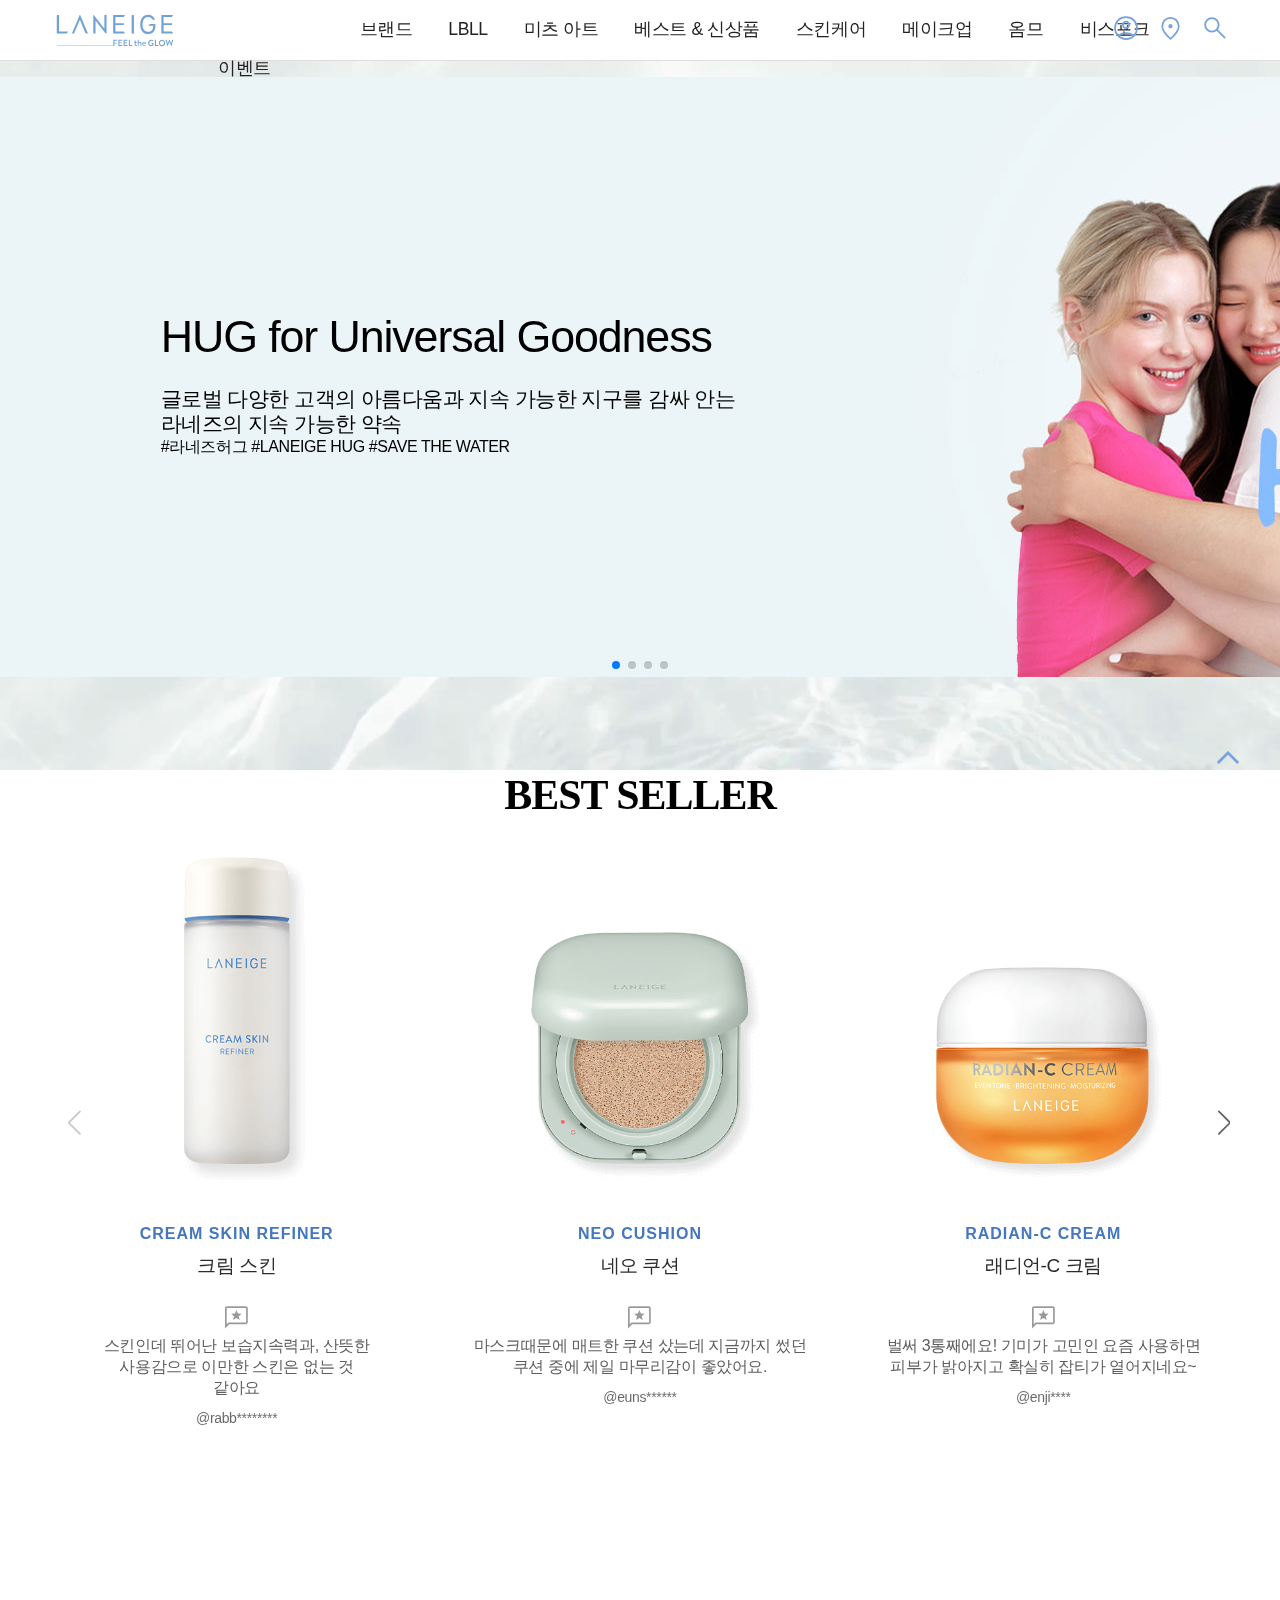
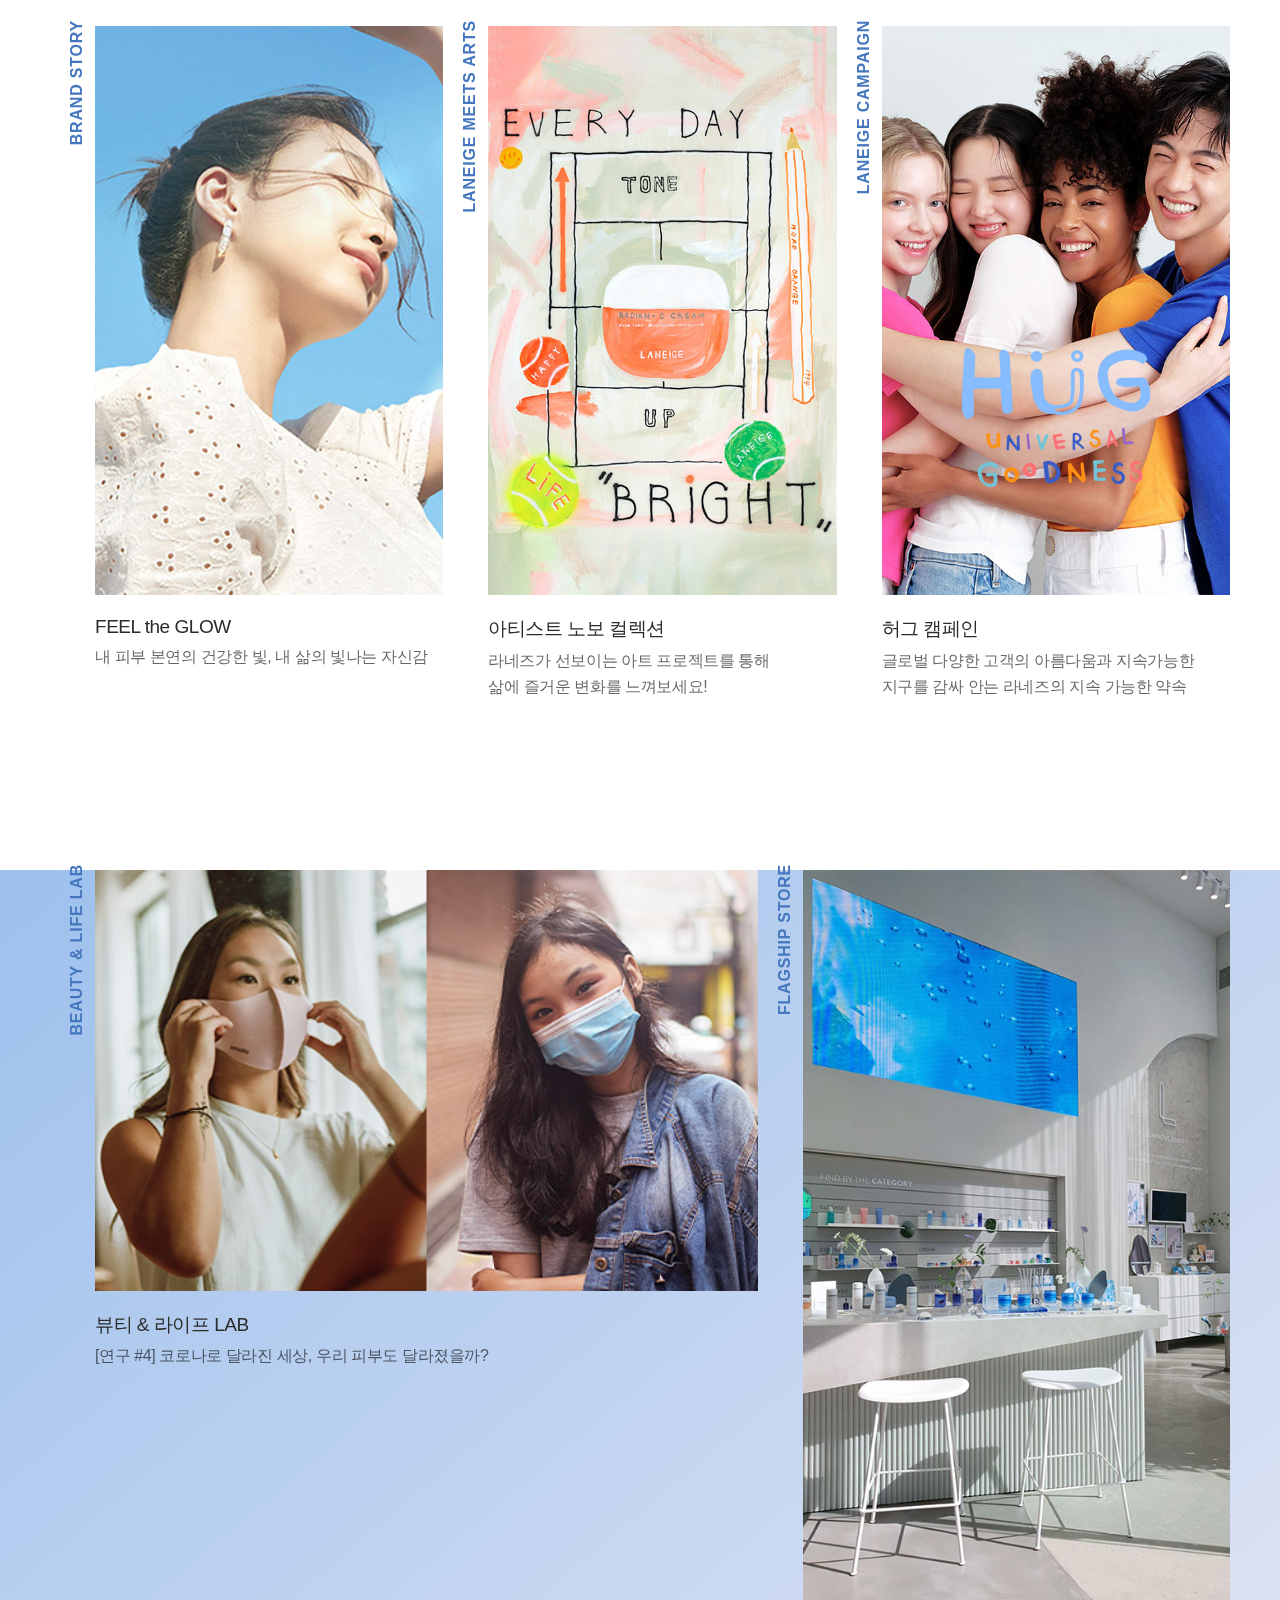
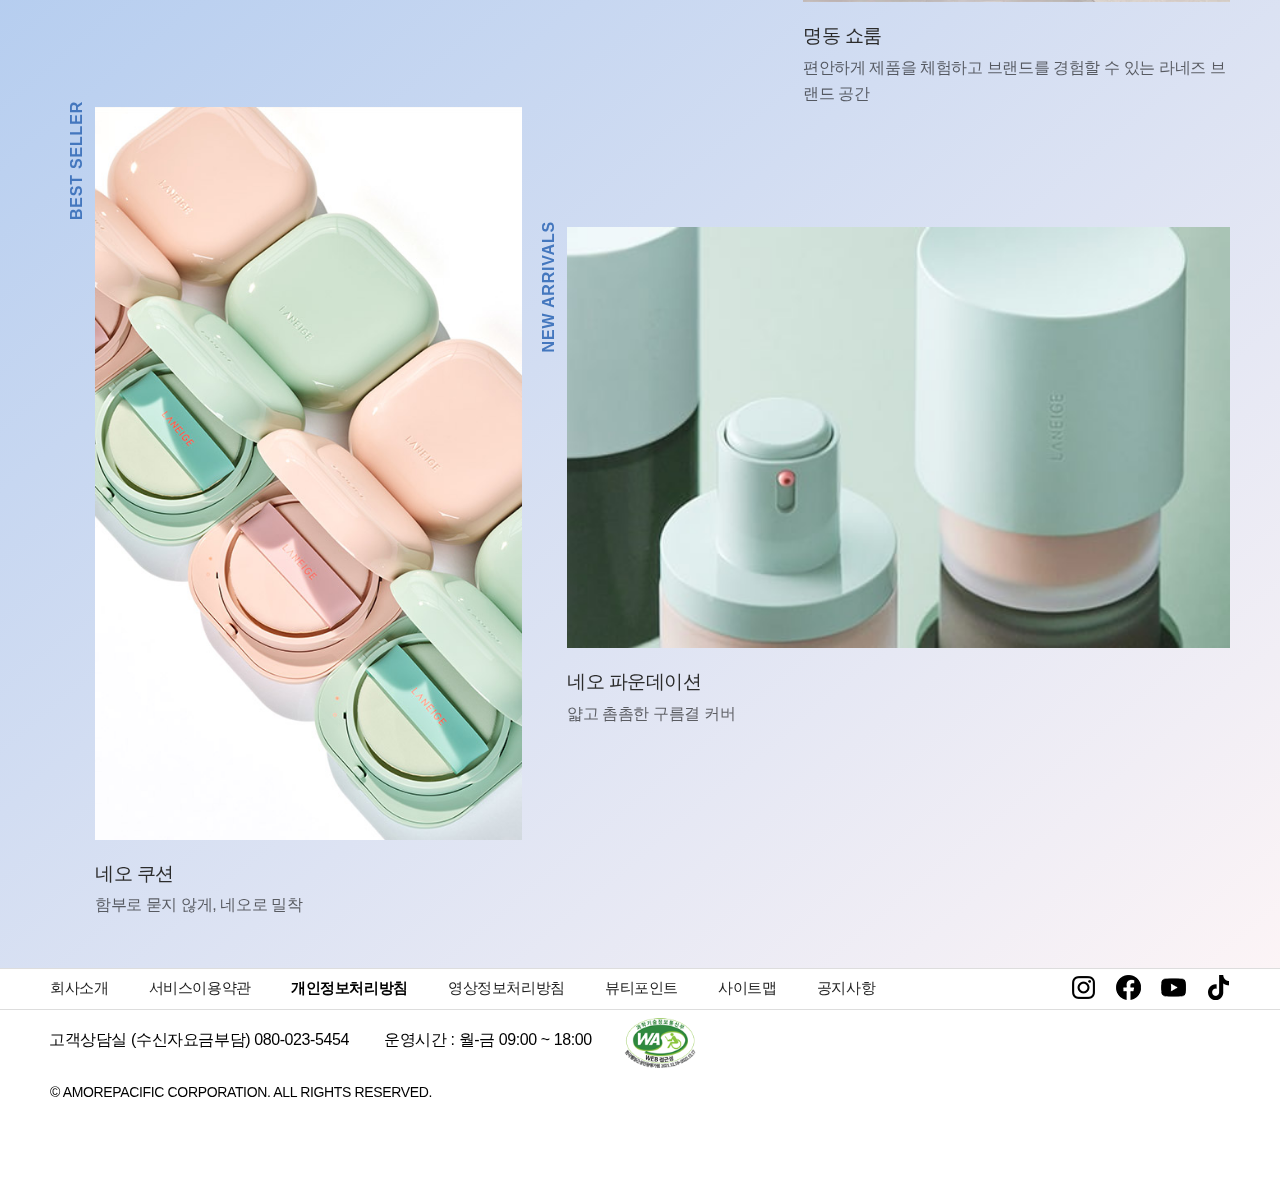
==== index.html @ 1a13d27f "세부 디자인 수정02" ====
<!DOCTYPE html>
<html lang="ko">
  <head>
    <meta charset="UTF-8" />
    <meta http-equiv="X-UA-Compatible" content="IE=edge" />
    <meta name="viewport" content="width=device-width, initial-scale=1.0" />
    <link
      rel="apple-touch-icon"
      sizes="57x57"
      href="favicon/apple-icon-57x57.png"
    />
    <link
      rel="apple-touch-icon"
      sizes="60x60"
      href="favicon/apple-icon-60x60.png"
    />
    <link
      rel="apple-touch-icon"
      sizes="72x72"
      href="favicon/apple-icon-72x72.png"
    />
    <link
      rel="apple-touch-icon"
      sizes="76x76"
      href="favicon/apple-icon-76x76.png"
    />
    <link
      rel="apple-touch-icon"
      sizes="114x114"
      href="favicon/apple-icon-114x114.png"
    />
    <link
      rel="apple-touch-icon"
      sizes="120x120"
      href="favicon/apple-icon-120x120.png"
    />
    <link
      rel="apple-touch-icon"
      sizes="144x144"
      href="favicon/apple-icon-144x144.png"
    />
    <link
      rel="apple-touch-icon"
      sizes="152x152"
      href="favicon/apple-icon-152x152.png"
    />
    <link
      rel="apple-touch-icon"
      sizes="180x180"
      href="favicon/apple-icon-180x180.png"
    />
    <link
      rel="icon"
      type="image/png"
      sizes="192x192"
      href="favicon/android-icon-192x192.png"
    />
    <link
      rel="icon"
      type="image/png"
      sizes="32x32"
      href="favicon/favicon-32x32.png"
    />
    <link
      rel="icon"
      type="image/png"
      sizes="96x96"
      href="favicon/favicon-96x96.png"
    />
    <link
      rel="icon"
      type="image/png"
      sizes="16x16"
      href="favicon/favicon-16x16.png"
    />
    <link rel="manifest" href="favicon/manifest.json" />
    <meta name="msapplication-TileColor" content="#ffffff" />
    <meta name="msapplication-TileImage" content="/ms-icon-144x144.png" />
    <meta name="theme-color" content="#ffffff" />
    <title>laneige</title>
    <link rel="stylesheet" href="css/reset.css" />
    <link rel="stylesheet" href="css/common.css" />
    <link rel="stylesheet" href="css/style.css" />
    <link
      rel="stylesheet"
      href="https://fonts.googleapis.com/css2?family=Material+Symbols+Outlined:opsz,wght,FILL,GRAD@20..48,100..700,0..1,-50..200"
    />
    <script src="https://code.jquery.com/jquery-3.6.0.min.js"></script>
    <link
      rel="stylesheet"
      href="https://cdn.jsdelivr.net/npm/swiper/swiper-bundle.min.css"
    />
  </head>
  <body>
    <div id="warp">
      <header>
        <div class="header_area cf">
          <h1 class="fl"><a href="#">라네즈 메인페이지</a></h1>
          <ul class="gnb container cf">
            <li class="gnb_tit fl">
              <a href="#">브랜드</a>
              <ul class="gnb_depth cf">
                <li class="fl"><a href="#">브랜드 스토리</a></li>
                <li class="fl"><a href="#">브랜드 캐릭터</a></li>
                <li class="fl"><a href="#">허그캠페인</a></li>
                <li class="fl"><a href="#">플래그십 스토어</a></li>
              </ul>
            </li>
            <li class="gnb_tit fl">
              <a href="#">LBLL</a>
              <ul class="gnb_depth cf">
                <li class="fl"><a href="#">소개</a></li>
                <li class="fl"><a href="#">연구&영상</a></li>
              </ul>
            </li>
            <li class="gnb_tit fl">
              <a href="#">미츠 아트</a>
              <ul class="gnb_depth cf">
                <li class="fl"><a href="#">사그마이스터 앤 월시</a></li>
                <li class="fl"><a href="#">노보</a></li>
              </ul>
            </li>
            <li class="gnb_tit fl">
              <a href="#">베스트 & 신상품</a>
              <ul class="gnb_depth cf">
                <li class="fl"><a href="#">신상품</a></li>
                <li class="fl"><a href="#">어워드 위너</a></li>
                <li class="fl"><a href="#">베스트셀러</a></li>
              </ul>
            </li>
            <li class="gnb_tit fl">
              <a href="#">스킨케어</a>
              <ul class="gnb_depth cf">
                <li>
                  <h2><a href="#">전체보기</a></h2>
                </li>
                <li class="gnb_depth2_tit fl">
                  <h3>유형별</h3>
                  <ul class="gnb_depth2">
                    <li><a href="#">전체보기</a></li>
                    <li><a href="#">클렌징</a></li>
                    <li><a href="#">스킨/미스트</a></li>
                    <li><a href="#">로션/에멀젼</a></li>
                    <li><a href="#">세럼/에센스</a></li>
                    <li><a href="#">젤/크림</a></li>
                    <li><a href="#">마스크/팩</a></li>
                    <li><a href="#">아이케어</a></li>
                    <li><a href="#">선케어</a></li>
                    <li><a href="#">립케어</a></li>
                    <li><a href="#">홀리데이 컬렉션</a></li>
                  </ul>
                </li>
                <li class="gnb_depth2_tit fl">
                  <h3>고민별</h3>
                  <ul class="gnb_depth2">
                    <li><a href="#">전체보기</a></li>
                    <li><a href="#">밸런싱</a></li>
                    <li><a href="#">수분/보습</a></li>
                    <li><a href="#">민감/진정</a></li>
                    <li><a href="#">브라이트닝</a></li>
                    <li><a href="#">안티에이징</a></li>
                    <li><a href="#">피지/모공</a></li>
                    <li><a href="#">자외선차단</a></li>
                  </ul>
                </li>
                <li class="gnb_depth2_tit fl">
                  <h3>라인별</h3>
                  <ul class="gnb_depth2">
                    <li><a href="#">전체보기</a></li>
                    <li><a href="#">피토알렉신</a></li>
                    <li><a href="#">래디언-C</a></li>
                    <li><a href="#">워터뱅크 블루 히알루로닉</a></li>
                    <li><a href="#">클리어-C</a></li>
                    <li><a href="#">퍼펙트리뉴</a></li>
                    <li><a href="#">슬리핑케어</a></li>
                    <li><a href="#">크림 스킨</a></li>
                    <li><a href="#">기타</a></li>
                  </ul>
                </li>
                <li class="fl">
                  <a href="#"
                    ><img src="./images/gnb_skincare.jpg" alt="" />
                    <b>BEST SELLER</b><span>래디언-C 크림</span>
                  </a>
                </li>
              </ul>
            </li>
            <li class="gnb_tit fl">
              <a href="#">메이크업</a>
              <ul class="gnb_depth cf">
                <li>
                  <h2><a href="#">전체보기</a></h2>
                </li>
                <li class="gnb_depth2_tit fl">
                  <h3>페이스</h3>
                  <ul class="gnb_depth2">
                    <li><a href="#"> 전체보기</a></li>
                    <li><a href="#">프라이머/메이크업베이스</a></li>
                    <li><a href="#">파운데이션/컨실러</a></li>
                    <li><a href="#">쿠션</a></li>
                    <li><a href="#">파우더/팩트</a></li>
                    <li><a href="#">미용소품</a></li>
                  </ul>
                </li>
                <li class="gnb_depth2_tit fl">
                  <h3>아이</h3>
                  <ul class="gnb_depth2">
                    <li><a href="#">전체보기</a></li>
                    <li><a href="#">아이브로우</a></li>
                    <li><a href="#">아이라이너</a></li>
                    <li><a href="#">마스카라</a></li>
                    <li><a href="#">소도구</a></li>
                  </ul>
                </li>
                <li class="gnb_depth2_tit fl">
                  <h3>립</h3>
                  <ul class="gnb_depth2">
                    <li><a href="#">전체보기</a></li>
                    <li><a href="#">립스틱</a></li>
                    <li><a href="#">립틴트</a></li>
                    <li><a href="#">립밤</a></li>
                  </ul>
                </li>
                <li class="fl">
                  <a href="#"
                    ><img src="./images/gnb_makeup.jpg" alt="" />
                    <b>BEST SELLER</b><span>네오쿠션_매트</span>
                  </a>
                </li>
              </ul>
            </li>
            <li class="gnb_tit fl">
              <a href="#">옴므</a>
              <ul class="gnb_depth cf">
                <li>
                  <h2><a href="#">전체보기</a></h2>
                </li>
                <li class="gnb_depth2_tit fl">
                  <h3>유형별</h3>
                  <ul class="gnb_depth2">
                    <li><a href="#">전체보기</a></li>
                    <li><a href="#">클렌징</a></li>
                    <li><a href="#">스킨/미스트</a></li>
                    <li><a href="#">로션/에멀젼</a></li>
                    <li><a href="#">기프트세트</a></li>
                  </ul>
                </li>
                <li class="gnb_depth2_tit fl">
                  <h3>고민별</h3>
                  <ul class="gnb_depth2">
                    <li><a href="#">전체보기</a></li>
                    <li><a href="#">수분/보습</a></li>
                    <li><a href="#">주름/탄력/보습</a></li>
                  </ul>
                </li>
                <li class="gnb_depth2_tit fl">
                  <h3>라인별</h3>
                  <ul class="gnb_depth2">
                    <li><a href="#">전체보기</a></li>
                    <li><a href="#">액티브워터</a></li>
                    <li><a href="#">블루에너지</a></li>
                    <li><a href="#">크림 스킨</a></li>
                    <li><a href="#">기타</a></li>
                  </ul>
                </li>
                <li class="fl">
                  <a href="#"
                    ><img src="./images/gnb_homme.jpg" alt="" />
                    <b>BEST SELLER</b><span>블루에너지 에센스 인 로션 EX</span>
                  </a>
                </li>
              </ul>
            </li>
            <li class="gnb_tit fl">
              <a href="#">비스포크</a>
              <ul class="gnb_depth">
                <li><a href="#">비스포크 네오</a></li>
              </ul>
            </li>
            <li class="gnb_tit fl"><a href="#">이벤트</a></li>
          </ul>
          <div class="btn">
            <ul class="cf">
              <li>
                <a href="#"
                  ><span class="material-symbols-outlined">
                    account_circle
                  </span></a
                >
              </li>
              <li>
                <a href="#"
                  ><span class="material-symbols-outlined">
                    location_on
                  </span></a
                >
              </li>
              <li>
                <a href="#"
                  ><span class="material-symbols-outlined"> search </span></a
                >
              </li>
            </ul>
          </div>
        </div>
        <!-- //.container -->
      </header>
      <div id="contents">
        <section class="banner">
          <div class="swiper BannerSwiper">
            <span class="stop"></span>
            <ul class="swiper-wrapper">
              <li class="swiper-slide">
                <a href="./sub_page/index.html">
                  <div class="banner_content">
                    <strong class="banner_tit"
                      >HUG for Universal Goodness</strong
                    >
                    <p class="banner_txt">
                      글로벌 다양한 고객의 아름다움과 지속 가능한 지구를 감싸
                      안는 <br />
                      라네즈의 지속 가능한 약속
                    </p>
                    <p class="banner_tag">
                      #라네즈허그 #LANEIGE HUG #SAVE THE WATER
                    </p>
                  </div>
                  <img src="./images/banner_slide1.jpg" alt="" />
                </a>
              </li>
              <li class="swiper-slide">
                <a href="./sub_page/index.html">
                  <div class="banner_content">
                    <p class="banner_new">NEW</p>
                    <strong class="banner_tit"
                      >ALL NEW 워터뱅크 블루 히알루로닉</strong
                    >
                    <p class="banner_txt">
                      1/2000 사이즈의 초소형 블루 히알루론산이<br />
                      피부 깊은 곳부터. 빈틈없이. 건강한 피부로 <br />
                      풀 리페어 보습
                    </p>
                  </div>
                  <img src="./images/banner_slide2.png" alt=""
                /></a>
              </li>
              <li class="swiper-slide">
                <a href="./sub_page/index.html">
                  <div class="banner_content">
                    <p class="banner_new">NEW</p>
                    <strong class="banner_tit">
                      Laneige X Artist Novo <br />
                      Neo Cushion_Matte</strong
                    >
                    <p class="banner_txt">
                      아티스트 Novo와의 콜라보레이션으로 <br />
                      행복과 희망의 가치를 담은 네오 컬렉션을 만나보세요!
                    </p>
                  </div>
                  <img src="./images/banner_slide3.jpg" alt=""
                /></a>
              </li>
              <li class="swiper-slide">
                <a href="./sub_page/index.html">
                  <div class="banner_content">
                    <p class="banner_new">NEW</p>
                    <strong class="banner_tit"
                      >워터뱅크 블루 히알루로닉
                      <br />
                      클렌징 젤 ‧ 오일&nbsp;
                    </strong>
                    <p class="banner_txt">
                      라네즈가 제안하는 말끔 촉촉 완벽 클렌징 스텝
                    </p>
                  </div>
                  <img src="./images/banner_slide4.jpg" alt=""
                /></a>
              </li>
              <li class="swiper-slide">
                <a href="./sub_page/index.html">
                  <div class="banner_content">
                    <p class="banner_new">NEW</p>
                    <strong class="banner_tit"
                      >비스포크 네오, <br />
                      UP TO 150 SHADES
                    </strong>
                    <p class="banner_txt">
                      내 피부톤에 딱 맞는 오직 나만을 위한 <br />
                      비스포크 네오를 만들어 드립니다.
                    </p>
                    <p class="banner_tag">
                      #비스포크네오 #프레시네오 #갓네오 #찰떡쿠션 #찰떡파데
                    </p>
                  </div>
                  <img src="./images/banner_slide5.jpg" alt=""
                /></a>
              </li>
            </ul>
            <div
              class="swiper-pagination swiper-pagination-clickable swiper-pagination-bullets swiper-pagination-horizontal" 
            >
              <span
                class="swiper-pagination-bullet swiper-pagination-bullet-active"
                aria-current="true"
              ></span>
              <span class="swiper-pagination-bullet"></span
              ><span class="swiper-pagination-bullet"></span
              ><span class="swiper-pagination-bullet"></span
              ><span class="swiper-pagination-bullet"></span>
            </div>
          </div>
        </section>
        <section class="content1">
          <div class="container cf">
            <video src="./images/c1-bg.mp4" autoplay muted loop></video>
            <h2>BEST SELLER</h2>
            <div class="swiper ContentSwiper">
              <ul class="swiper-wrapper">
                <li class="swiper-slide">
                  <a href="./sub_page/index.html"
                    ><img src="./images/c1_cream-skin.png" alt="크림스킨" />
                    <span class="c1_bestseller-list_en"
                      >CREAM SKIN REFINER</span
                    >
                    <strong class="c1_bestseller-list_kr">크림 스킨</strong>
                    <span class="material-symbols-outlined">
                      reviews
                      </span>
                    <p class="c1_bestseller-list_txt">
                      스킨인데 뛰어난 보습지속력과, 산뜻한 <br />
                      사용감으로 이만한 스킨은 없는 것 <br />
                      같아요
                    </p>
                    <span class="c1_bestseller-list_id"> @rabb******** </span>
                  </a>
                </li>
                <li class="swiper-slide">
                  <a href="./sub_page/index.html"
                    ><img
                      src="./images/c1_neo-cushion.png"
                      alt="네오쿠션_매트"
                    />
                    <span class="c1_bestseller-list_en">NEO CUSHION</span>
                    <strong class="c1_bestseller-list_kr">네오 쿠션</strong>
                    <span class="material-symbols-outlined">
                      reviews
                      </span>
                    <p class="c1_bestseller-list_txt">
                      마스크때문에 매트한 쿠션 샀는데 지금까지 썼던<br />쿠션
                      중에 제일 마무리감이 좋았어요.
                    </p>
                    <span class="c1_bestseller-list_id">@euns****** </span>
                  </a>
                </li>
                <li class="swiper-slide">
                  <a href="./sub_page/index.html"
                    ><img
                      src="./images/c1_radian-c-cream.png"
                      alt="래디언-C 크림"
                    />
                    <span class="c1_bestseller-list_en">RADIAN-C CREAM</span>
                    <strong class="c1_bestseller-list_kr">래디언-C 크림</strong>
                    <span class="material-symbols-outlined">
                        reviews
                        </span>
                    <p class="c1_bestseller-list_txt">
                      벌써 3통째에요! 기미가 고민인 요즘 사용하면 <br />
                      피부가 밝아지고 확실히 잡티가 옅어지네요~
                    </p>
                    <span class="c1_bestseller-list_id"> @enji**** </span>
                  </a>
                </li>
                <li class="swiper-slide">
                  <a href="./sub_page/index.html"
                    ><img
                      src="./images/c1_water-sleeping-mask.png"
                      alt="워터 슬리핑 마스크"
                    />
                    <span class="c1_bestseller-list_en"
                      >WATER SLEEPING MASK EX</span
                    >
                    <strong class="c1_bestseller-list_kr"
                      >워터 슬리핑 마스크 EX</strong
                    ><span class="material-symbols-outlined">
                      reviews
                      </span>
                    <p class="c1_bestseller-list_txt">
                      수분감 충만한 슬리핑팩! 밤에 듬뿍 <br />
                      바르고 자고 일어나면 아침에 화장이 <br />
                      매우 잘먹는다
                    </p>
                    <span class="c1_bestseller-list_id"> @heat********* </span>
                  </a>
                </li>
                <li class="swiper-slide">
                  <a href="./sub_page/index.html"
                    ><img
                      src="./images/c1_lip-sleeping-mask.png"
                      alt="립 슬리핑 마스크"
                    />
                    <span class="c1_bestseller-list_en"
                      >LIP SLEEPING MASK EX</span
                    >
                    <strong class="c1_bestseller-list_kr"
                      >립 슬리핑 마스크 EX</strong
                    ><span class="material-symbols-outlined">
                      reviews
                      </span>
                    <p class="c1_bestseller-list_txt">
                      자기전 딱 바르고 나면 다음 날 입술 <br />
                      컨디션이 넘넘 좋아져서 요즘 매일 사용 <br />
                      하고 있어요
                    </p>
                    <span class="c1_bestseller-list_id">@cosm*********</span>
                  </a>
                </li>
                <li class="swiper-slide">
                  <a href="./sub_page/index.html"
                    ><img
                      src="./images/c1_water-bank.png"
                      alt=" 워터뱅크 블루 히알루로닉 크림"
                    />
                    <span class="c1_bestseller-list_en"
                      >WATER BANK BLUE HYALURONIC CREAM</span
                    >
                    <strong class="c1_bestseller-list_kr"
                      >워터뱅크 블루 히알루로닉 크림</strong
                    ><span class="material-symbols-outlined">
                      reviews
                      </span>
                    <p class="c1_bestseller-list_txt">
                      유분기가 겉도는 느낌이 아닌 <br />
                      정말 속까지 수분이 <br />
                      꽉 차오르는 느낌이에요
                    </p>
                    <span class="c1_bestseller-list_id">@dolma****</span>
                  </a>
                </li>
              </ul>
              <div class="swiper-button-next"></div>
              <div class="swiper-button-prev"></div>
            </div>
          </div>
        </section>
        <section class="content2">
          <ul class="content2_area container cf">
            <li class="c2_left fl">
              <a href="./sub_page/index.html">
                <h3 class="c2_tit">BRAND STORY</h3>
                <img
                  src="./images/c2_brand-story.jpg"
                  alt="브랜드 스토리 바로가기 "
                />
                <span class="c2_sub_tit">FEEL the GLOW</span>
                <p class="c2_txt">
                  내 피부 본연의 건강한 빛, 내 삶의 빛나는 자신감
                </p>
              </a>
            </li>
            <li class="c2_center fl">
              <a href="./sub_page/index.html">
                <h3 class="c2_tit">LANEIGE MEETS ARTS</h3>
                <img
                  src="./images/c2_laneige-meets-arts.jpg"
                  alt="아티스트 노보 컬렉션 바로가기 "
                />
                <span class="c2_sub_tit">아티스트 노보 컬렉션</span>
                <p class="c2_txt">
                  라네즈가 선보이는 아트 프로젝트를 통해 <br />삶에 즐거운
                  변화를 느껴보세요!
                </p>
              </a>
            </li>
            <li class="c2_right fl">
              <a href="./sub_page/index.html">
                <h3 class="c2_tit">LANEIGE CAMPAIGN</h3>
                <img
                  src="./images/c2_laneige-campaign.jpg"
                  alt="라네즈 허그 캠페인 바로가기 "
                />
                <span class="c2_sub_tit">허그 캠페인</span>
                <p class="c2_txt">
                  글로벌 다양한 고객의 아름다움과 지속가능한<br />지구를 감싸
                  안는 라네즈의 지속 가능한 약속
                </p>
              </a>
            </li>
          </ul>
        </section>
        <section class="content3">
          <ul class="content3_area container cf">
            <li class="c3_left_top fl">
              <a href="./sub_page/index.html">
                <h3 class="c3_tit">BEAUTY &amp; LIFE LAB</h3>
                <img
                  src="./images/c3_beauty-life-lab.jpg"
                  alt="뷰티 & 라이프 LAB 자세히보기"
                />
                <span>뷰티 & 라이프 LAB </span>
                <p>[연구 #4] 코로나로 달라진 세상, 우리 피부도 달라졌을까?</p>
              </a>
            </li>
            <li class="c3_right_top fl">
              <a href="./sub_page/index.html">
                <h3 class="c3_tit">FLAGSHIP STORE</h3>
                <img
                  src="./images/c3_flagship-store.jpg"
                  alt="라네즈 플래그랩 스토어 자세히보기"
                />
                <span>명동 쇼룸</span>
                <p>
                  편안하게 제품을 체험하고 브랜드를 경험할 수 있는 라네즈 브랜드
                  공간
                </p></a
              >
            </li>
            <li class="c3_left_bottom fl">
              <a href="./sub_page/index.html">
                <h3 class="c3_tit">BEST SELLER</h3>
                <img
                  src="./images/c3_best-seller.jpg"
                  alt="베스트셀러 자세히보기"
                />
                <span>네오 쿠션</span>
                <p>함부로 묻지 않게, 네오로 밀착</p>
              </a>
            </li>
            <li class="c3_right_bottom fl">
              <a href="./sub_page/index.html">
                <h3 class="c3_tit">NEW ARRIVALS</h3>
                <img
                  src="./images/c3_new-arrivals.jpg"
                  alt="신제품 자세히보기"
                />
                <span>네오 파운데이션</span>
                <p>얇고 촘촘한 구름결 커버</p>
              </a>
            </li>
          </ul>
        </section>
      </div>
      <footer>
        <div class="footer_top">
          <div class="container">
            <ul class="ft_left cf">
              <li><a href="#">회사소개</a></li>
              <li><a href="#">서비스이용약관</a></li>
              <li>
                <a href="#"><b>개인정보처리방침</b></a>
              </li>
              <li><a href="#">영상정보처리방침</a></li>
              <li><a href="#">뷰티포인트</a></li>
              <li><a href="#">사이트맵</a></li>
              <li><a href="#">공지사항</a></li>
            </ul>

            <ul class="ft_right cf">
              <li>
                <a href="#"
                  ><img src="./images/icon_instagram.png" alt="인스타그램"
                /></a>
              </li>
              <li>
                <a href="#"
                  ><img src="./images/icon_facebook.png" alt="페이스북"
                /></a>
              </li>
              <li>
                <a href="#"
                  ><img src="./images/icon_youtube.png" alt="유투브"
                /></a>
              </li>
              <li>
                <a href="#"
                  ><img src="./images/icon_tiktok.png" alt="틱톡"
                /></a>
              </li>
            </ul>
          </div>
          <!-- //.container -->
        </div>
        <!-- //.footer_top -->
        <div class="footer_bottom">
          <div class="container">
            <div class="fb_left cf">
              <p class="fl">고객상담실 (수신자요금부담) 080-023-5454</p>
              <p class="fl">운영시간 : 월-금 09:00 ~ 18:00</p>
              <a href="#"><img src="./images/icon_wa.png" alt="" /></a>
              <p><b>© AMOREPACIFIC</b> CORPORATION. ALL RIGHTS RESERVED.</p>
            </div>

            <div class="fb_right">
              <ul>
                <li></li>
                <li></li>
                <li></li>
                <li></li>
                <li></li>
              </ul>
            </div>
          </div>
        </div>
      </footer>
    </div>
    <p class="to_top">
      <a href="#" class="s_point"
        ><span class="material-symbols-outlined">
          keyboard_control_key
        </span></a
      >
    </p>

    <!-- Swiper JS -->
    <script src="https://cdn.jsdelivr.net/npm/swiper/swiper-bundle.min.js"></script>
    <link rel="stylesheet" href="./js/slide.js">
    <!-- Initialize Swiper -->
    <script>
      var swiper1 = new Swiper(".BannerSwiper", {
        loop: true,
        pagination: {
          el: ".swiper-pagination",
          clickable: true,
          // autoControls:true,
          // autoControlsCombine: true,
          // autoControlsSelector : ".BannerSwiper .stop",
        },

        autoplay: {
          delay: 5500,
          disableOnInteraction: false,
        },
      });
    </script>

    <script>
      var swiper2 = new Swiper(".ContentSwiper", {
        navigation: {
          nextEl: ".swiper-button-next",
          prevEl: ".swiper-button-prev",
        },
        slidesPerView: 3,
        slidesPerColumn: 2,
        spaceBetween: 30,
        pagination: {
          el: ".swiper-pagination",
        },
      });
    </script>
  </body>
</html>
---- css/common.css ----
#wrap {
  margin: 0;
  padding: 0;
}
header {
  height: 60px;
}
.container {
  /* 0~1400px */
  max-width: 1180px;
  height: inherit;
  margin: auto;
  font-family: "Noto Sans KR", "Noto Sans", "Titillium Web", sans-serif;
}

/* contents */
.content2 li {
  width: 33.33%;
}
.c3_left_top,
.c3_right_bottom {
  width: 60%;
}
.c3_right_top,
.c3_left_bottom {
  width: 40%;
}
---- css/style.css ----
/* header */
header {
  width: 100%;
  background-color: #fff;
  border-bottom: 1px solid #ddd;
}
header h1 a {
  display: block;
  height: 35px;
  text-indent: -9999px;
  overflow: hidden;
  background: url(../images/laneige-logo.svg) no-repeat;
}
header h1 {
  padding: 13px 0 0 50px;
  width: 150px;
}
.header_area {
  height: 60px;
}
.btn ul {
  position: absolute;
  right: 0;
  top: 0;
  z-index: 999;
  margin: 13px 50px 0 0;
}
.btn li {
  float: left;
  padding-left: 15px;
}
.btn li span:hover {
  color: #4477be;
}
.btn li span {
  font-size: 30px;
  color: #79a3dc;
  font-weight: 300;
}
.btn li:nth-child(2) span {
  font-size: 29px;
  padding-top: 1px;
}
.btn li:nth-child(3) span {
  font-size: 30px;
}
/* gnb */
.gnb {
  box-sizing: border-box;
}
.gnb_tit {
  font-size: 1.1rem;
  line-height: 1;
  padding: 1.2em 18px 0;
  font-weight: 200;
}
/* .gnb_tit::before{
  content: '';
    position: absolute;
    left: 0;
    right: 0;
    width: 0%;
    bottom: 0;
    z-index: 102;
    height: 3px;
    margin: 0 auto;
    background-color: #000;
    transition: width .36s ease;
} */
.gnb_tit a {
  padding-bottom: 30px;
}
.gnb_depth {
  background: #f7f7f7;
  position: absolute;
  left: 0;
  top: 61px;
  z-index: 100;
  width: 100%;
  display: none;
  padding-left: 290px;
}
.gnb .gnb_tit:nth-child(2) .gnb_depth {
  padding-left: 28%;
}
.gnb .gnb_tit:nth-child(3) .gnb_depth {
  padding-left: 32%;
}
.gnb .gnb_tit:nth-child(4) .gnb_depth {
  padding-left: 36%;
}
.gnb .gnb_tit:nth-child(5) .gnb_depth {
  padding-left: 20%;
}
.gnb .gnb_tit:nth-child(6) .gnb_depth {
  padding-left: 20%;
}
.gnb .gnb_tit:nth-child(7) .gnb_depth {
  padding-left: 20%;
}
.gnb .gnb_tit:nth-child(8) .gnb_depth {
  padding-left: 62%;
}
.gnb .gnb_tit:nth-child(1) {
  margin-left: 12%;
}
.gnb li:hover .gnb_depth {
  display: block;
}
.gnb_depth h2 {
  font-size: 1rem;
}
.gnb_depth h3 {
  font-size: 1rem;
  padding-bottom: 10px;
  border-bottom: 1px solid #2b2b2b;
  line-height: 1;
  width: 100%;
  display: block;
}
.gnb_depth li {
  font-size: 1rem;
  padding: 17px 20px 14px;
}
.gnb_depth img {
  width: 260px;
}
.gnb_depth b {
  color: #4477be;
  font-size: 15px;
  display: block;
  margin: 20px 0 10px 0;
}
.gnb_depth2 {
  padding-right: 70px;
}
.gnb_depth2 li {
  font-size: 14.5px;
  padding: 0.5em 0;
  color: #5f5f5f;
  line-height: 1;
}

/* banner */
.banner {
  /* width: 100%; */
  max-width: 1920px;
  margin: auto;
}
.BannerSwiper img {
  object-fit: cover;
}
.banner_new {
  background-color: #4477be;
  font-size: 13px;
  display: inline-block;
  color: #fff;
  padding: 0 5px 3px;
  letter-spacing: 1px;
  font-weight: 300;
}
.banner_content .banner_tit {
  font-size: 2.8rem;
  font-weight: 400;
  display: block;
  margin-top: 10px;
}
.banner_content .banner_txt {
  line-height: 1.2;
  font-size: 1.3rem;
  display: block;
  margin-top: 1.5625rem;
  font-weight: 300;
}

/* slide1 */
.BannerSwiper {
  width: 100%;
  height: 100%;
  box-sizing: border-box;
}
.BannerSwiper li .banner_content {
  position: absolute;
  top: 50%;
  left: 35%;
  box-sizing: border-box;
  transform: translate3d(-50%, -50%, 0);
}

/* slide2 */
.ContentSwiper {
  width: 100%;
  height: 100%;
  margin-left: auto;
  margin-right: auto;
  /* z-index: 23; */
}
.ContentSwiper .swiper-slide {
  height: calc((100% - 30px) / 2);
  width: 33.3%;
  height: auto;
  text-align: center;
}
.ContentSwiper .swiper-slide img {
  max-width: 20rem;
  max-height: 24.6875rem;
}
.ContentSwiper .swiper-slide a:hover {
  transform: matrix(1, 0, 0, 1, 0, 0);
}
.swiper-button-next:after,
.swiper-button-prev:after {
  color: #5f5f5f;
  font-size: 25px !important;
  margin-left: 35px;
}
.swiper-button-prev:after{
  margin-right: 34px;
}
.c1_bestseller-list_en{
  color: #4477be;
  font-weight: 600;
  display: block;
  letter-spacing: 1px;
  margin-top: 18px;
}
.c1_bestseller-list_kr{
  font-size: 1.1875rem;
  color: #2b2b2b;
  display: block;
  margin-top: 0.5em;
  margin-bottom: 1.3em;
  font-weight: 400;
}
.c1_bestseller-list_txt{
    color: #5f5f5f;
    font-size: 1rem;
    margin-bottom: 0.7em;
    font-weight: 300;
}
.c1_bestseller-list_id{
  display: block;
  margin-top: 0.3125rem;
  font-size: 0.875rem;
  color: rgba(0, 0, 0, 0.6);

}
.swiper-slide .material-symbols-outlined{
  color: rgba(0, 0, 0, 0.4);
  font-weight: 300;
  font-size: 1.8em;

}
/* content1 */

.content1 video {
  width: 100%;
  z-index: -1;
  position: absolute;
  top: 50px;
  left: 0;
}

.content1 h2 {
  font-family: "brandon-grotesque";
  font-size: 42px;
  text-align: center;
  padding-top: 90px;
}

/* content2 */
.content2 {
  background-color: #fff;
}
.content2_area {
  margin-top: 200px;
}
.content2_area a img {
  width: 100%;
}
.content2_area li {
  padding-left: 45px;
  margin: 0 auto;
  /* margin: 0 0 50px 40px; */
  box-sizing: border-box;
  position: relative;
}
.content2_area li:first-child {
  margin: 0 0 50px 0;
}
.c2_sub_tit{
  display: block;
  margin-top: 0.9em;
  margin-bottom: 0.3em;
  color: #2b2b2b;
  font-size: 1.1875rem;
  font-weight: 500;
}
.c2_txt{
  /* color: #5f5f5f; */
  font-size: 1rem;
  color: rgba(0,0,0,.6);
  line-height: 26px;
}


/* content3 */
.content3 {
  /* width: 100%; */
  background: linear-gradient(140deg, #9dc0ed, #fcf4f6);
}

.content3 h3,
.content2 h3 {
  position: absolute;
  color: #4477be;
  font-size: 1rem;
  font-weight: 600;
  letter-spacing: 0.05em;
  text-align: right;
  text-transform: uppercase;
  transform-origin: 0;
  transform: rotate(270deg) translate(-100%, -100%);
  top: -0.9375rem;
}

.content3_area {
  margin-top: 150px;
}
.content3_area li {
  padding-left: 45px;
  margin: 0 auto;
  /* margin: 0 0 50px 40px; */
  box-sizing: border-box;
  position: relative;
}
.content3_area span{
  font-size: 1.1875rem;
  display: block;
  margin-top: 0.9em;
  margin-bottom: 0.3em;
  color: #2b2b2b;
  font-weight: 500;
}
.content3_area p{
  /* color: #5f5f5f; */
  font-size: 1rem;
  color: rgba(0,0,0,.6);
  line-height: 26px;


}
.content3_area li a img {
  /* box-sizing: border-box;
    position: relative; */
  width: 100%;
}
.content3_area .c3_left_bottom {
  margin-bottom: 50px;
}
.content3_area .c3_right_bottom {
  margin: 120px 0 50px;
}

/* footer */
footer {
  background: #fff;
  border-top: 1px solid #ddd;
}
.footer_top {
  display: block;
  height: 40px;
}
.ft_left li {
  float: left;
  padding: 10px;
  margin-left: 20px;
  font-size: 0.93rem;
}
.ft_left li:first-child {
  margin-left: 0;
  padding-left: 0;
}
.ft_right {
  position: relative;
  left: 1011px;
  top: -43px;
  width: 300px;
}
.ft_right li {
  float: left;
}
.ft_right img {
  padding: 10px;
}
.fb_left{
  position: relative;
  left: 0;
  margin-top: 20px;
  font-weight: 300;
}
.fb_left p:first-child{
  position: relative;
  left: -181px;
}
.fb_left p:nth-child(2){
  position: relative;
  left: -146px;
}
.fb_left p:last-child {
  font-size: 14px;
}
.fb_left img {
  width: 72px;
  position: relative;
  left: -114px;
  top: -12px;
}
.footer_bottom {
  padding-bottom: 100px;
  border-top: 1px solid #ddd;
}
.to_top {
  position: fixed;
  right: 30px;
  bottom: 112px;
  text-align: center;
  background: none;
  z-index: 100;
}
.to_top a {
  display: block;
  width: 45px;
  height: 45px;
  border-left: none;
  border-bottom: none;
}
.to_top a span {
  font-size: 38px;
  color: #79a3dc;
}
.to_top span:hover {
  color: #4477be;
}
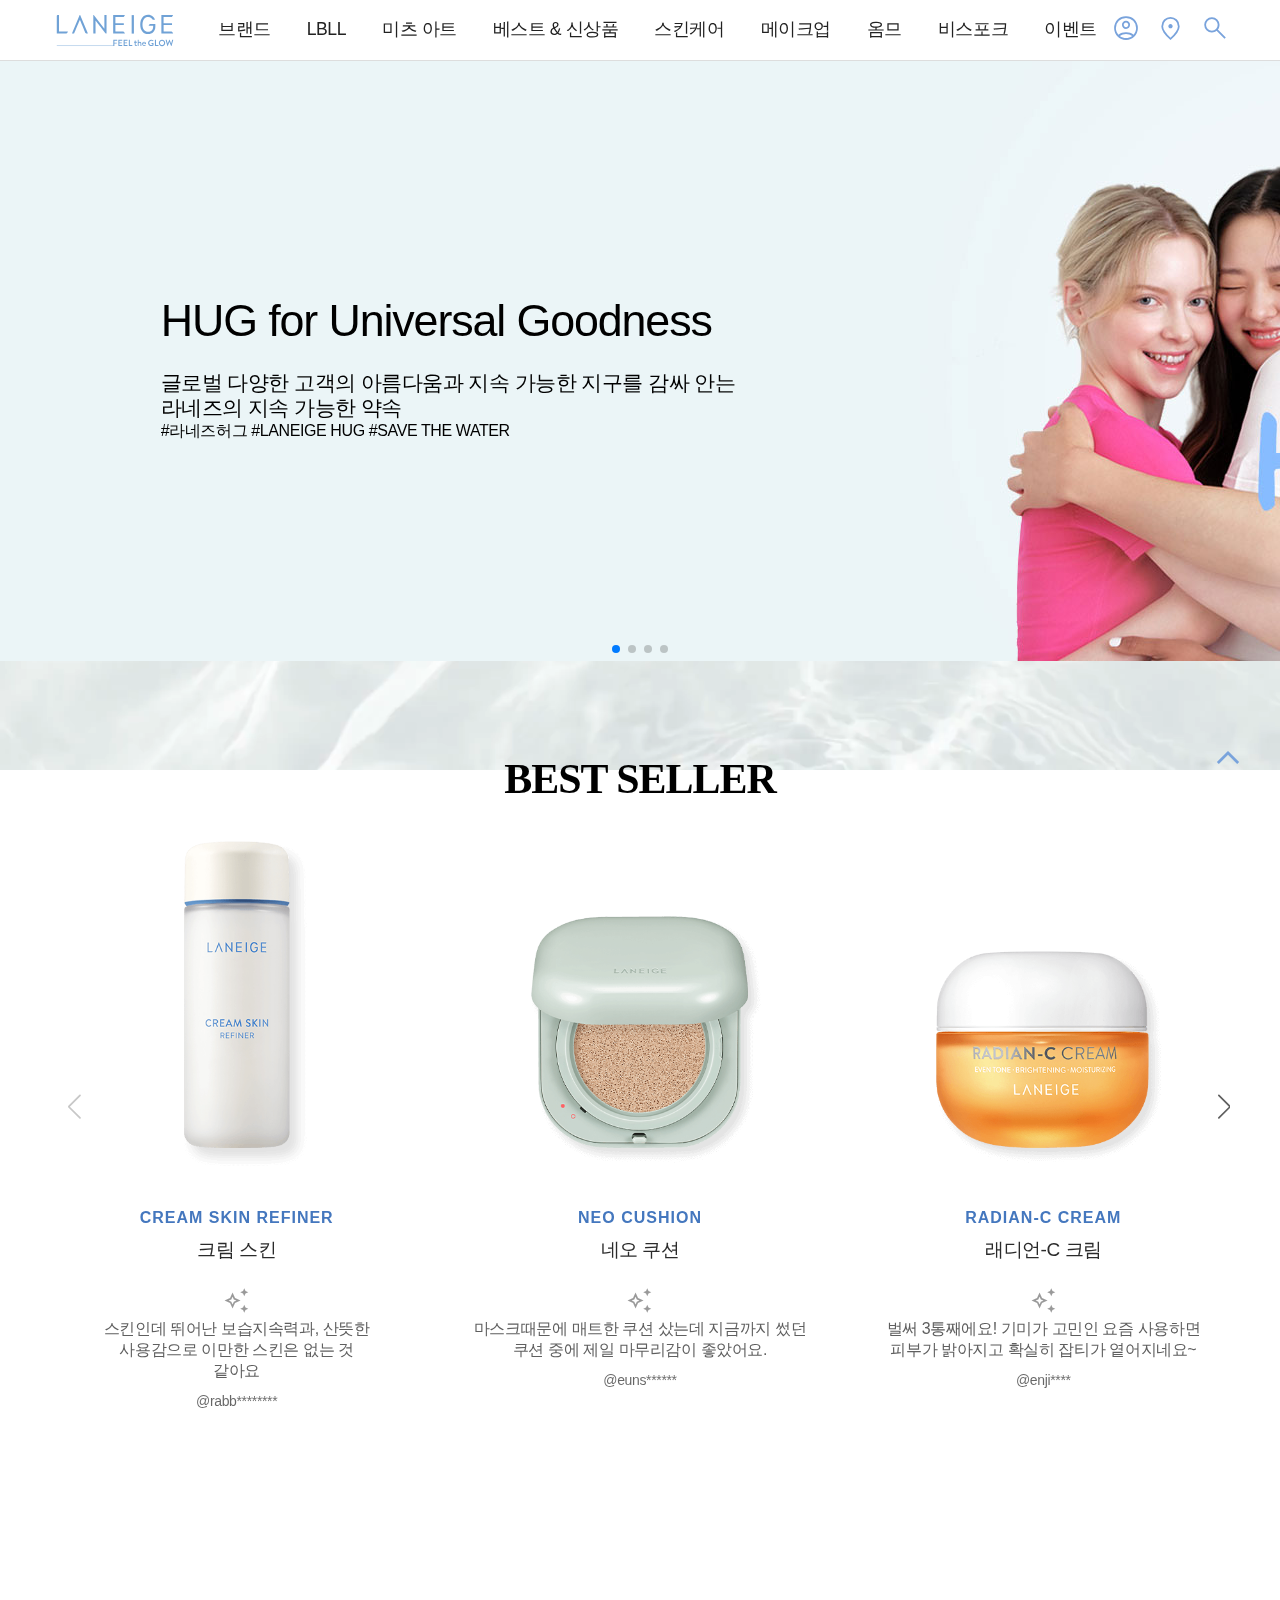
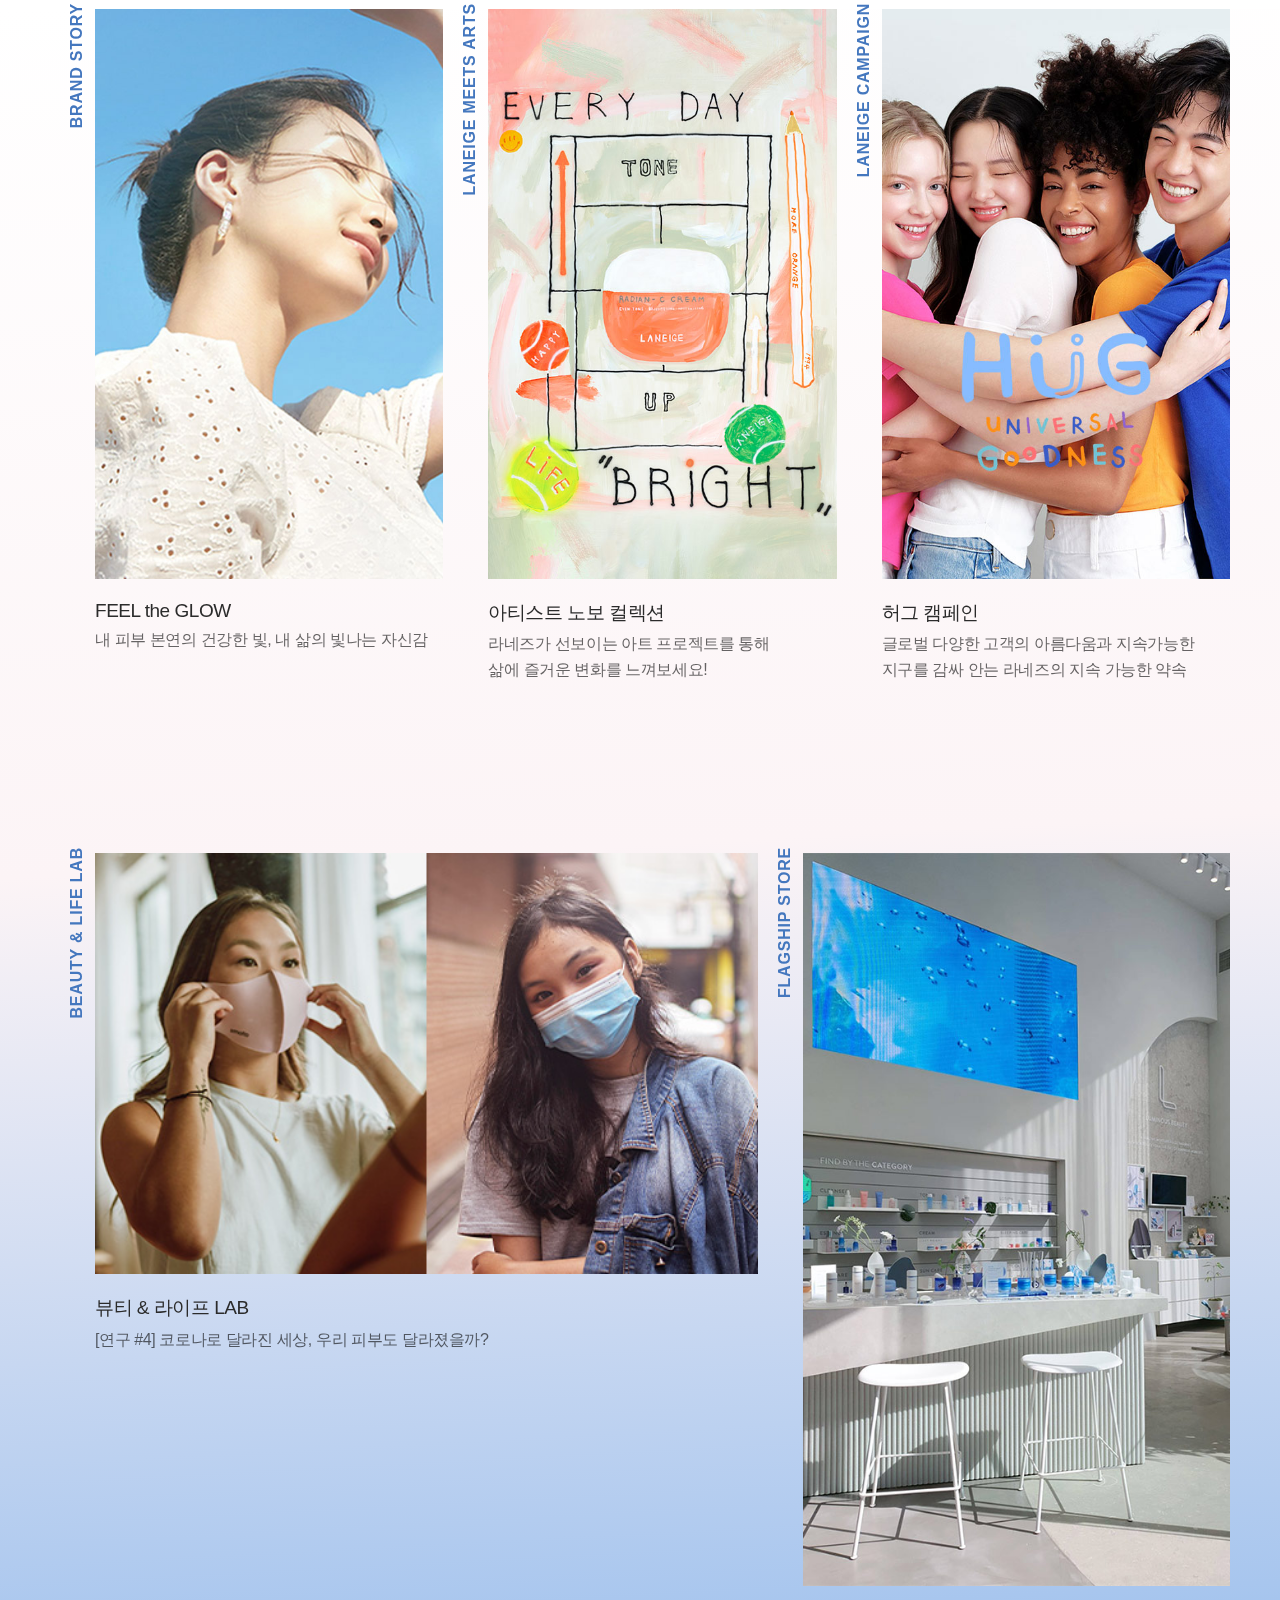
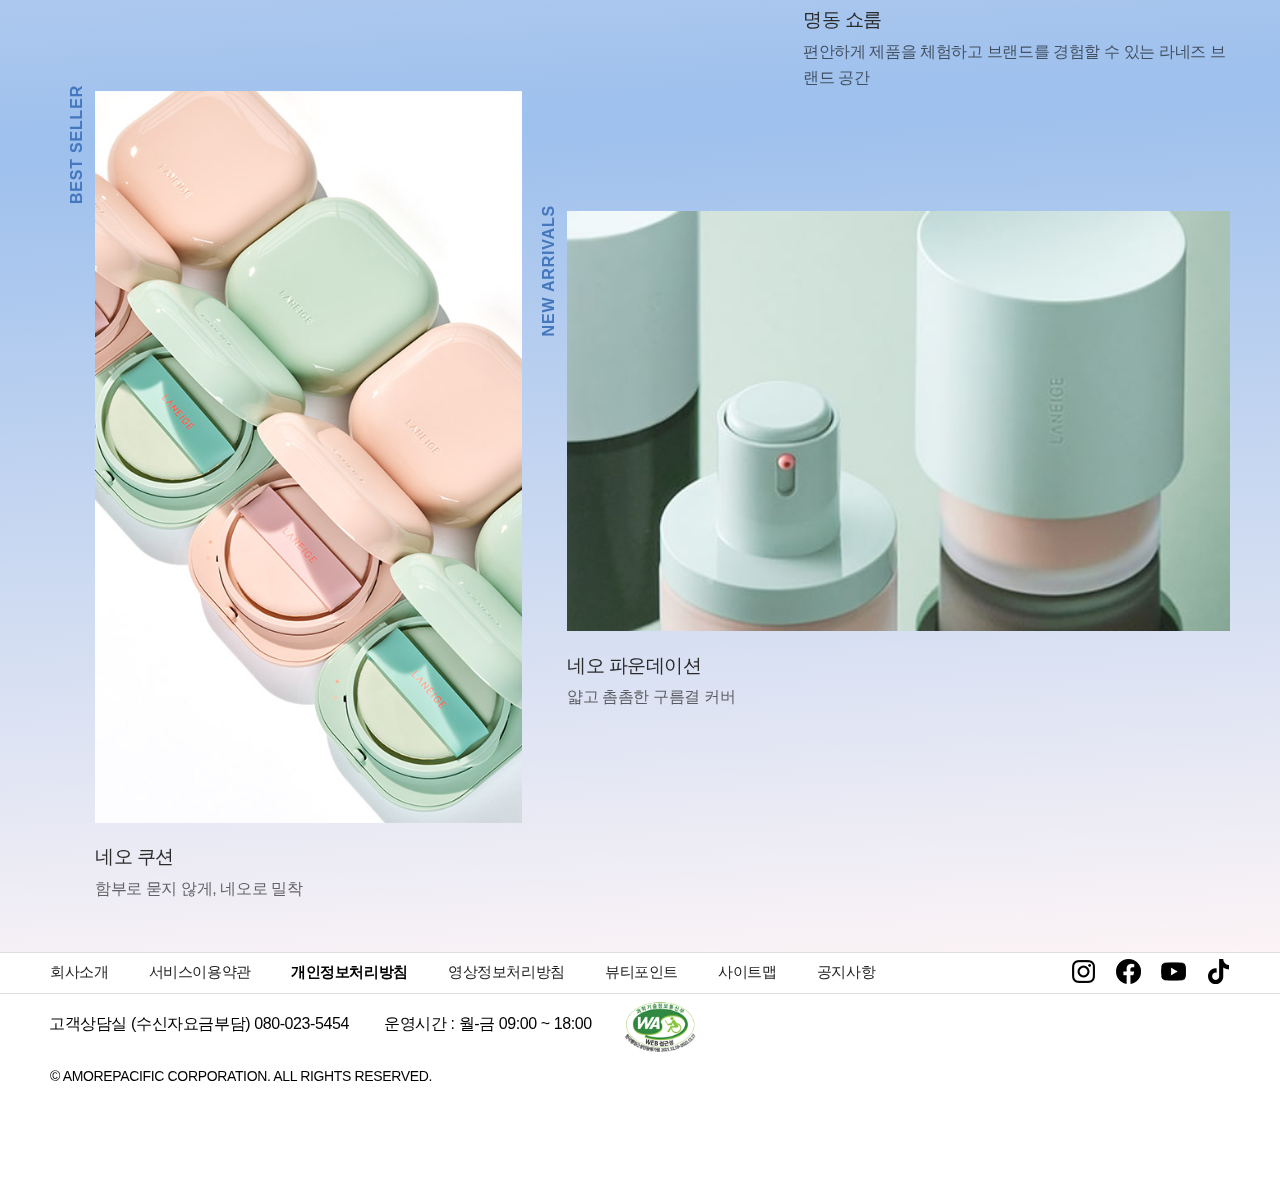
==== commit 0395a47b: "반응형 구현01" ====
--- a/index.html
+++ b/index.html
@@ -300,6 +300,11 @@
                   ><span class="material-symbols-outlined"> search </span></a
                 >
               </li>
+              <li class="btn_hide">
+                <a href="#"
+                  ><span class="material-symbols-outlined"> dehaze </span></a
+                >
+              </li>
             </ul>
           </div>
         </div>
@@ -397,7 +402,7 @@
               </li>
             </ul>
             <div
-              class="swiper-pagination swiper-pagination-clickable swiper-pagination-bullets swiper-pagination-horizontal" 
+              class="swiper-pagination swiper-pagination-clickable swiper-pagination-bullets swiper-pagination-horizontal"
             >
               <span
                 class="swiper-pagination-bullet swiper-pagination-bullet-active"
@@ -424,8 +429,8 @@
                     >
                     <strong class="c1_bestseller-list_kr">크림 스킨</strong>
                     <span class="material-symbols-outlined">
-                      reviews
-                      </span>
+                      temp_preferences_custom
+                    </span>
                     <p class="c1_bestseller-list_txt">
                       스킨인데 뛰어난 보습지속력과, 산뜻한 <br />
                       사용감으로 이만한 스킨은 없는 것 <br />
@@ -443,8 +448,8 @@
                     <span class="c1_bestseller-list_en">NEO CUSHION</span>
                     <strong class="c1_bestseller-list_kr">네오 쿠션</strong>
                     <span class="material-symbols-outlined">
-                      reviews
-                      </span>
+                      temp_preferences_custom
+                    </span>
                     <p class="c1_bestseller-list_txt">
                       마스크때문에 매트한 쿠션 샀는데 지금까지 썼던<br />쿠션
                       중에 제일 마무리감이 좋았어요.
@@ -461,8 +466,8 @@
                     <span class="c1_bestseller-list_en">RADIAN-C CREAM</span>
                     <strong class="c1_bestseller-list_kr">래디언-C 크림</strong>
                     <span class="material-symbols-outlined">
-                        reviews
-                        </span>
+                      temp_preferences_custom
+                    </span>
                     <p class="c1_bestseller-list_txt">
                       벌써 3통째에요! 기미가 고민인 요즘 사용하면 <br />
                       피부가 밝아지고 확실히 잡티가 옅어지네요~
@@ -482,8 +487,8 @@
                     <strong class="c1_bestseller-list_kr"
                       >워터 슬리핑 마스크 EX</strong
                     ><span class="material-symbols-outlined">
-                      reviews
-                      </span>
+                      temp_preferences_custom
+                    </span>
                     <p class="c1_bestseller-list_txt">
                       수분감 충만한 슬리핑팩! 밤에 듬뿍 <br />
                       바르고 자고 일어나면 아침에 화장이 <br />
@@ -504,8 +509,8 @@
                     <strong class="c1_bestseller-list_kr"
                       >립 슬리핑 마스크 EX</strong
                     ><span class="material-symbols-outlined">
-                      reviews
-                      </span>
+                      temp_preferences_custom
+                    </span>
                     <p class="c1_bestseller-list_txt">
                       자기전 딱 바르고 나면 다음 날 입술 <br />
                       컨디션이 넘넘 좋아져서 요즘 매일 사용 <br />
@@ -526,8 +531,8 @@
                     <strong class="c1_bestseller-list_kr"
                       >워터뱅크 블루 히알루로닉 크림</strong
                     ><span class="material-symbols-outlined">
-                      reviews
-                      </span>
+                      temp_preferences_custom
+                    </span>
                     <p class="c1_bestseller-list_txt">
                       유분기가 겉도는 느낌이 아닌 <br />
                       정말 속까지 수분이 <br />
@@ -542,102 +547,104 @@
             </div>
           </div>
         </section>
-        <section class="content2">
-          <ul class="content2_area container cf">
-            <li class="c2_left fl">
-              <a href="./sub_page/index.html">
-                <h3 class="c2_tit">BRAND STORY</h3>
-                <img
-                  src="./images/c2_brand-story.jpg"
-                  alt="브랜드 스토리 바로가기 "
-                />
-                <span class="c2_sub_tit">FEEL the GLOW</span>
-                <p class="c2_txt">
-                  내 피부 본연의 건강한 빛, 내 삶의 빛나는 자신감
-                </p>
-              </a>
-            </li>
-            <li class="c2_center fl">
-              <a href="./sub_page/index.html">
-                <h3 class="c2_tit">LANEIGE MEETS ARTS</h3>
-                <img
-                  src="./images/c2_laneige-meets-arts.jpg"
-                  alt="아티스트 노보 컬렉션 바로가기 "
-                />
-                <span class="c2_sub_tit">아티스트 노보 컬렉션</span>
-                <p class="c2_txt">
-                  라네즈가 선보이는 아트 프로젝트를 통해 <br />삶에 즐거운
-                  변화를 느껴보세요!
-                </p>
-              </a>
-            </li>
-            <li class="c2_right fl">
-              <a href="./sub_page/index.html">
-                <h3 class="c2_tit">LANEIGE CAMPAIGN</h3>
-                <img
-                  src="./images/c2_laneige-campaign.jpg"
-                  alt="라네즈 허그 캠페인 바로가기 "
-                />
-                <span class="c2_sub_tit">허그 캠페인</span>
-                <p class="c2_txt">
-                  글로벌 다양한 고객의 아름다움과 지속가능한<br />지구를 감싸
-                  안는 라네즈의 지속 가능한 약속
-                </p>
-              </a>
-            </li>
-          </ul>
-        </section>
-        <section class="content3">
-          <ul class="content3_area container cf">
-            <li class="c3_left_top fl">
-              <a href="./sub_page/index.html">
-                <h3 class="c3_tit">BEAUTY &amp; LIFE LAB</h3>
-                <img
-                  src="./images/c3_beauty-life-lab.jpg"
-                  alt="뷰티 & 라이프 LAB 자세히보기"
-                />
-                <span>뷰티 & 라이프 LAB </span>
-                <p>[연구 #4] 코로나로 달라진 세상, 우리 피부도 달라졌을까?</p>
-              </a>
-            </li>
-            <li class="c3_right_top fl">
-              <a href="./sub_page/index.html">
-                <h3 class="c3_tit">FLAGSHIP STORE</h3>
-                <img
-                  src="./images/c3_flagship-store.jpg"
-                  alt="라네즈 플래그랩 스토어 자세히보기"
-                />
-                <span>명동 쇼룸</span>
-                <p>
-                  편안하게 제품을 체험하고 브랜드를 경험할 수 있는 라네즈 브랜드
-                  공간
-                </p></a
-              >
-            </li>
-            <li class="c3_left_bottom fl">
-              <a href="./sub_page/index.html">
-                <h3 class="c3_tit">BEST SELLER</h3>
-                <img
-                  src="./images/c3_best-seller.jpg"
-                  alt="베스트셀러 자세히보기"
-                />
-                <span>네오 쿠션</span>
-                <p>함부로 묻지 않게, 네오로 밀착</p>
-              </a>
-            </li>
-            <li class="c3_right_bottom fl">
-              <a href="./sub_page/index.html">
-                <h3 class="c3_tit">NEW ARRIVALS</h3>
-                <img
-                  src="./images/c3_new-arrivals.jpg"
-                  alt="신제품 자세히보기"
-                />
-                <span>네오 파운데이션</span>
-                <p>얇고 촘촘한 구름결 커버</p>
-              </a>
-            </li>
-          </ul>
-        </section>
+        <div class="bg_gradient">
+          <section class="content2">
+            <ul class="content2_area container cf">
+              <li class="c2_left fl">
+                <a href="./sub_page/index.html">
+                  <h3 class="c2_tit">BRAND STORY</h3>
+                  <img
+                    src="./images/c2_brand-story.jpg"
+                    alt="브랜드 스토리 바로가기 "
+                  />
+                  <span class="c2_sub_tit">FEEL the GLOW</span>
+                  <p class="c2_txt">
+                    내 피부 본연의 건강한 빛, 내 삶의 빛나는 자신감
+                  </p>
+                </a>
+              </li>
+              <li class="c2_center fl">
+                <a href="./sub_page/index.html">
+                  <h3 class="c2_tit">LANEIGE MEETS ARTS</h3>
+                  <img
+                    src="./images/c2_laneige-meets-arts.jpg"
+                    alt="아티스트 노보 컬렉션 바로가기 "
+                  />
+                  <span class="c2_sub_tit">아티스트 노보 컬렉션</span>
+                  <p class="c2_txt">
+                    라네즈가 선보이는 아트 프로젝트를 통해 <br />삶에 즐거운
+                    변화를 느껴보세요!
+                  </p>
+                </a>
+              </li>
+              <li class="c2_right fl">
+                <a href="./sub_page/index.html">
+                  <h3 class="c2_tit">LANEIGE CAMPAIGN</h3>
+                  <img
+                    src="./images/c2_laneige-campaign.jpg"
+                    alt="라네즈 허그 캠페인 바로가기 "
+                  />
+                  <span class="c2_sub_tit">허그 캠페인</span>
+                  <p class="c2_txt">
+                    글로벌 다양한 고객의 아름다움과 지속가능한<br />지구를 감싸
+                    안는 라네즈의 지속 가능한 약속
+                  </p>
+                </a>
+              </li>
+            </ul>
+          </section>
+          <section class="content3">
+            <ul class="content3_area container cf">
+              <li class="c3_left_top fl">
+                <a href="./sub_page/index.html">
+                  <h3 class="c3_tit">BEAUTY &amp; LIFE LAB</h3>
+                  <img
+                    src="./images/c3_beauty-life-lab.jpg"
+                    alt="뷰티 & 라이프 LAB 자세히보기"
+                  />
+                  <span>뷰티 & 라이프 LAB </span>
+                  <p>[연구 #4] 코로나로 달라진 세상, 우리 피부도 달라졌을까?</p>
+                </a>
+              </li>
+              <li class="c3_right_top fl">
+                <a href="./sub_page/index.html">
+                  <h3 class="c3_tit">FLAGSHIP STORE</h3>
+                  <img
+                    src="./images/c3_flagship-store.jpg"
+                    alt="라네즈 플래그랩 스토어 자세히보기"
+                  />
+                  <span>명동 쇼룸</span>
+                  <p>
+                    편안하게 제품을 체험하고 브랜드를 경험할 수 있는 라네즈
+                    브랜드 공간
+                  </p></a
+                >
+              </li>
+              <li class="c3_left_bottom fl">
+                <a href="./sub_page/index.html">
+                  <h3 class="c3_tit">BEST SELLER</h3>
+                  <img
+                    src="./images/c3_best-seller.jpg"
+                    alt="베스트셀러 자세히보기"
+                  />
+                  <span>네오 쿠션</span>
+                  <p>함부로 묻지 않게, 네오로 밀착</p>
+                </a>
+              </li>
+              <li class="c3_right_bottom fl">
+                <a href="./sub_page/index.html">
+                  <h3 class="c3_tit">NEW ARRIVALS</h3>
+                  <img
+                    src="./images/c3_new-arrivals.jpg"
+                    alt="신제품 자세히보기"
+                  />
+                  <span>네오 파운데이션</span>
+                  <p>얇고 촘촘한 구름결 커버</p>
+                </a>
+              </li>
+            </ul>
+          </section>
+        </div>
       </div>
       <footer>
         <div class="footer_top">
@@ -712,7 +719,7 @@
 
     <!-- Swiper JS -->
     <script src="https://cdn.jsdelivr.net/npm/swiper/swiper-bundle.min.js"></script>
-    <link rel="stylesheet" href="./js/slide.js">
+    <link rel="stylesheet" href="./js/slide.js" />
     <!-- Initialize Swiper -->
     <script>
       var swiper1 = new Swiper(".BannerSwiper", {
--- a/css/style.css
+++ b/css/style.css
@@ -43,6 +43,9 @@
 }
 .btn li:nth-child(3) span {
   font-size: 30px;
+}
+.btn li:last-child {
+  display: none;
 }
 /* gnb */
 .gnb {
@@ -205,8 +208,9 @@
   max-width: 20rem;
   max-height: 24.6875rem;
 }
-.ContentSwiper .swiper-slide a:hover {
-  transform: matrix(1, 0, 0, 1, 0, 0);
+.ContentSwiper .swiper-slide a:hover img{
+  transform: rotatez(347deg); 
+  display: inline-block;
 }
 .swiper-button-next:after,
 .swiper-button-prev:after {
@@ -214,17 +218,17 @@
   font-size: 25px !important;
   margin-left: 35px;
 }
-.swiper-button-prev:after{
+.swiper-button-prev:after {
   margin-right: 34px;
 }
-.c1_bestseller-list_en{
+.c1_bestseller-list_en {
   color: #4477be;
   font-weight: 600;
   display: block;
   letter-spacing: 1px;
   margin-top: 18px;
 }
-.c1_bestseller-list_kr{
+.c1_bestseller-list_kr {
   font-size: 1.1875rem;
   color: #2b2b2b;
   display: block;
@@ -232,24 +236,22 @@
   margin-bottom: 1.3em;
   font-weight: 400;
 }
-.c1_bestseller-list_txt{
-    color: #5f5f5f;
-    font-size: 1rem;
-    margin-bottom: 0.7em;
-    font-weight: 300;
-}
-.c1_bestseller-list_id{
+.c1_bestseller-list_txt {
+  color: #5f5f5f;
+  font-size: 1rem;
+  margin-bottom: 0.7em;
+  font-weight: 300;
+}
+.c1_bestseller-list_id {
   display: block;
   margin-top: 0.3125rem;
   font-size: 0.875rem;
   color: rgba(0, 0, 0, 0.6);
-
-}
-.swiper-slide .material-symbols-outlined{
+}
+.swiper-slide .material-symbols-outlined {
   color: rgba(0, 0, 0, 0.4);
   font-weight: 300;
   font-size: 1.8em;
-
 }
 /* content1 */
 
@@ -267,10 +269,9 @@
   text-align: center;
   padding-top: 90px;
 }
-
 /* content2 */
-.content2 {
-  background-color: #fff;
+.bg_gradient{
+  background: linear-gradient(177deg,#fff, #fcf4f6,  #9dc0ed, #fcf4f6);
 }
 .content2_area {
   margin-top: 200px;
@@ -288,7 +289,7 @@
 .content2_area li:first-child {
   margin: 0 0 50px 0;
 }
-.c2_sub_tit{
+.c2_sub_tit {
   display: block;
   margin-top: 0.9em;
   margin-bottom: 0.3em;
@@ -296,20 +297,14 @@
   font-size: 1.1875rem;
   font-weight: 500;
 }
-.c2_txt{
+.c2_txt {
   /* color: #5f5f5f; */
   font-size: 1rem;
-  color: rgba(0,0,0,.6);
+  color: rgba(0, 0, 0, 0.6);
   line-height: 26px;
 }
 
-
 /* content3 */
-.content3 {
-  /* width: 100%; */
-  background: linear-gradient(140deg, #9dc0ed, #fcf4f6);
-}
-
 .content3 h3,
 .content2 h3 {
   position: absolute;
@@ -330,11 +325,10 @@
 .content3_area li {
   padding-left: 45px;
   margin: 0 auto;
-  /* margin: 0 0 50px 40px; */
   box-sizing: border-box;
   position: relative;
 }
-.content3_area span{
+.content3_area span {
   font-size: 1.1875rem;
   display: block;
   margin-top: 0.9em;
@@ -342,13 +336,11 @@
   color: #2b2b2b;
   font-weight: 500;
 }
-.content3_area p{
+.content3_area p {
   /* color: #5f5f5f; */
   font-size: 1rem;
-  color: rgba(0,0,0,.6);
+  color: rgba(0, 0, 0, 0.6);
   line-height: 26px;
-
-
 }
 .content3_area li a img {
   /* box-sizing: border-box;
@@ -361,7 +353,6 @@
 .content3_area .c3_right_bottom {
   margin: 120px 0 50px;
 }
-
 /* footer */
 footer {
   background: #fff;
@@ -393,17 +384,17 @@
 .ft_right img {
   padding: 10px;
 }
-.fb_left{
+.fb_left {
   position: relative;
   left: 0;
   margin-top: 20px;
   font-weight: 300;
 }
-.fb_left p:first-child{
+.fb_left p:first-child {
   position: relative;
   left: -181px;
 }
-.fb_left p:nth-child(2){
+.fb_left p:nth-child(2) {
   position: relative;
   left: -146px;
 }
@@ -442,3 +433,34 @@
 .to_top span:hover {
   color: #4477be;
 }
+
+
+/* ========
+ MEDIA QUERY
+========== */
+@media screen and (min-width: 1275px) and (max-width: 1425px){
+  .gnb .gnb_tit:nth-child(1) {
+   margin-left: 0;
+}
+}
+@media screen and (max-width: 1274px){
+  .gnb{
+    display: none;
+  }
+.btn li:first-child, .btn li:nth-child(2){
+  display: none;
+}
+  .btn li:last-child {
+    display: inline-block
+  }
+}
+@media screen and (max-width: 900px){
+  .content2_area li{
+    width: 100%;
+    padding: 0 70px 50px 90px;
+  }
+  .content3_area li{
+    width: 100%;
+    padding: 0 70px 50px 90px;
+  }
+}
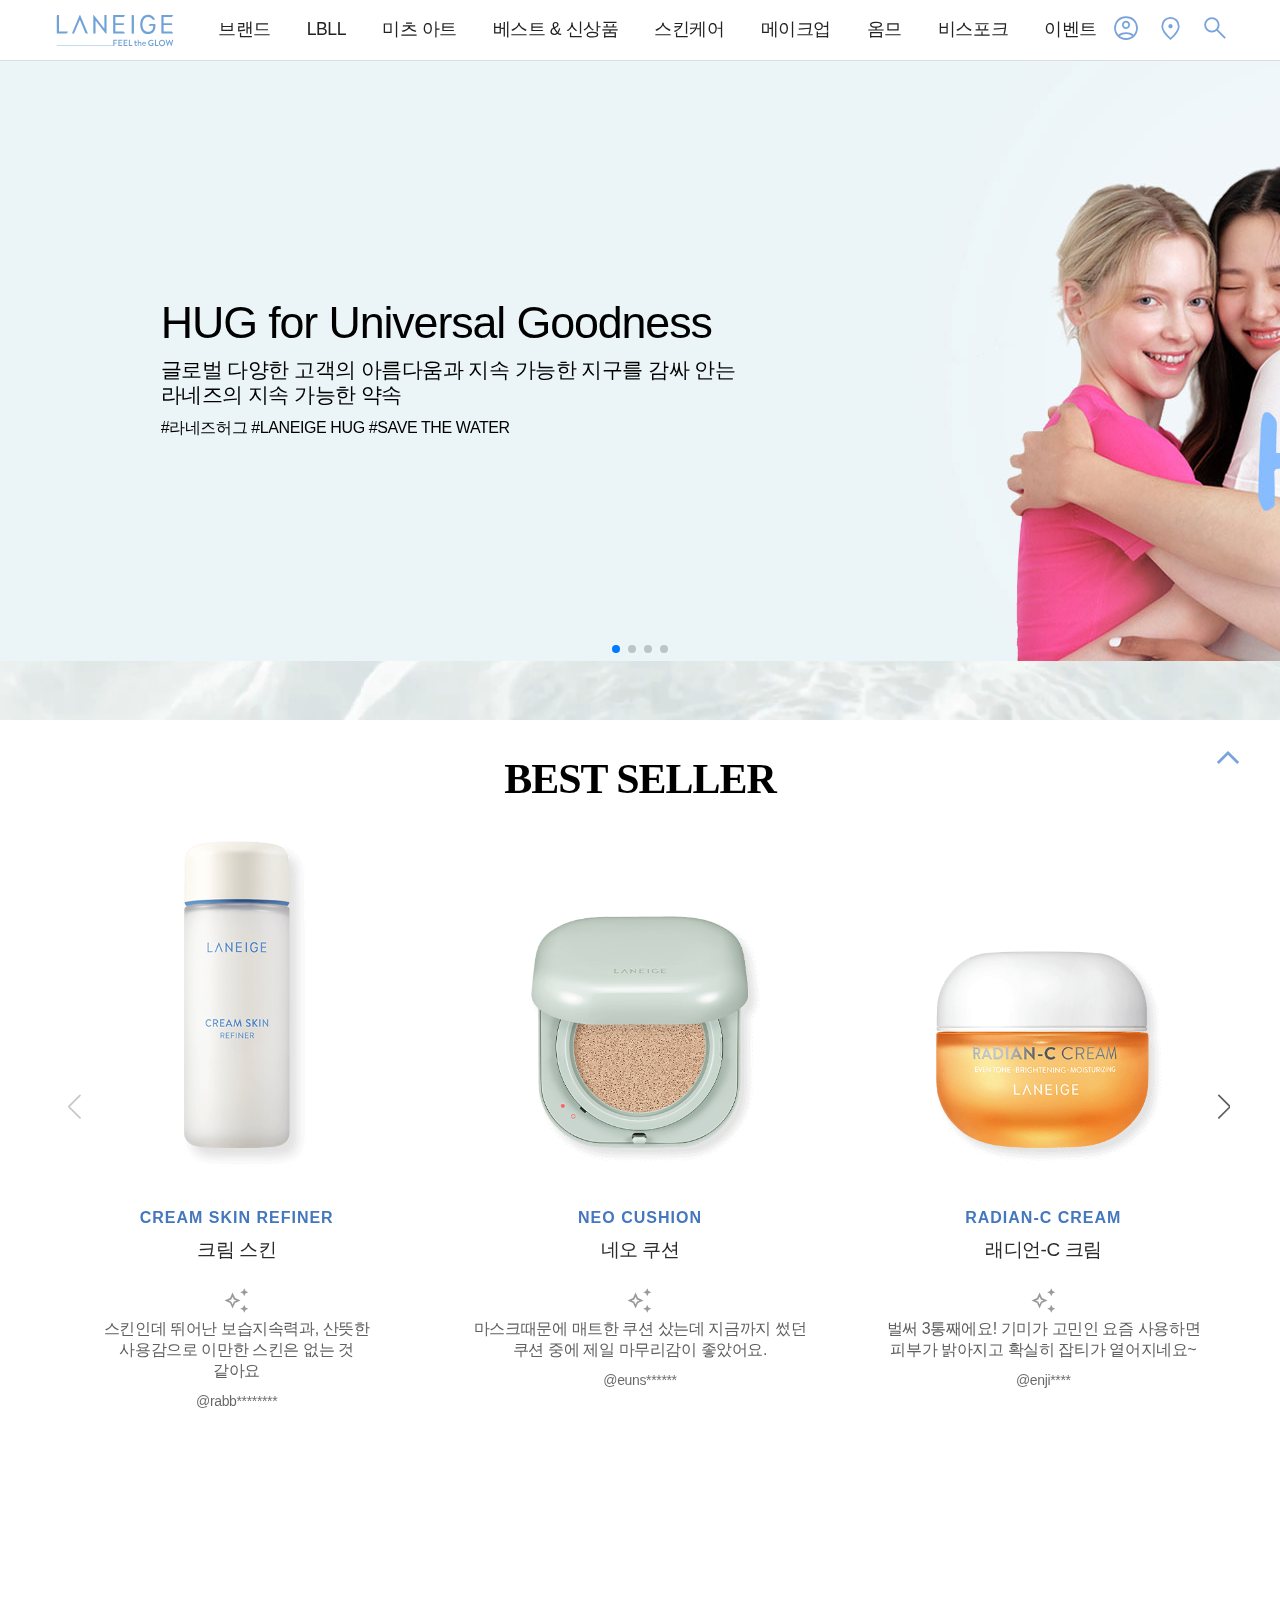
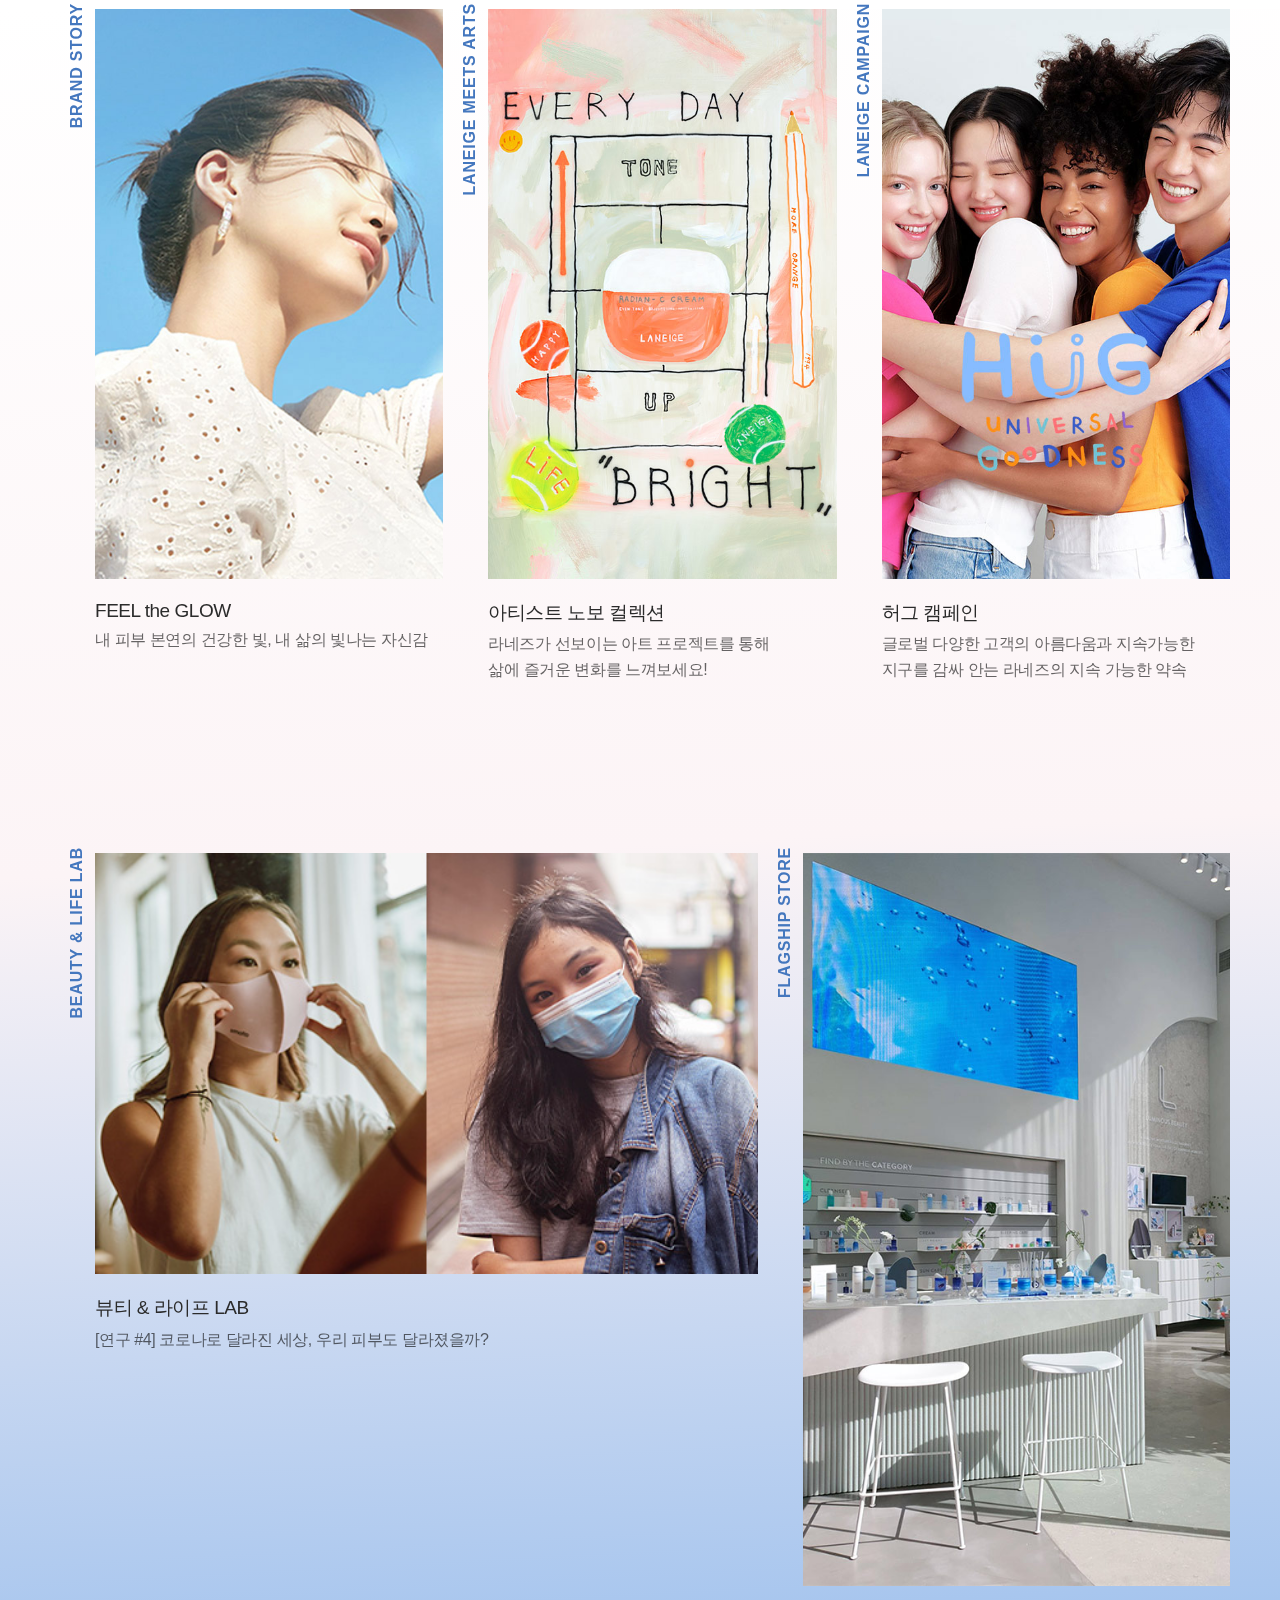
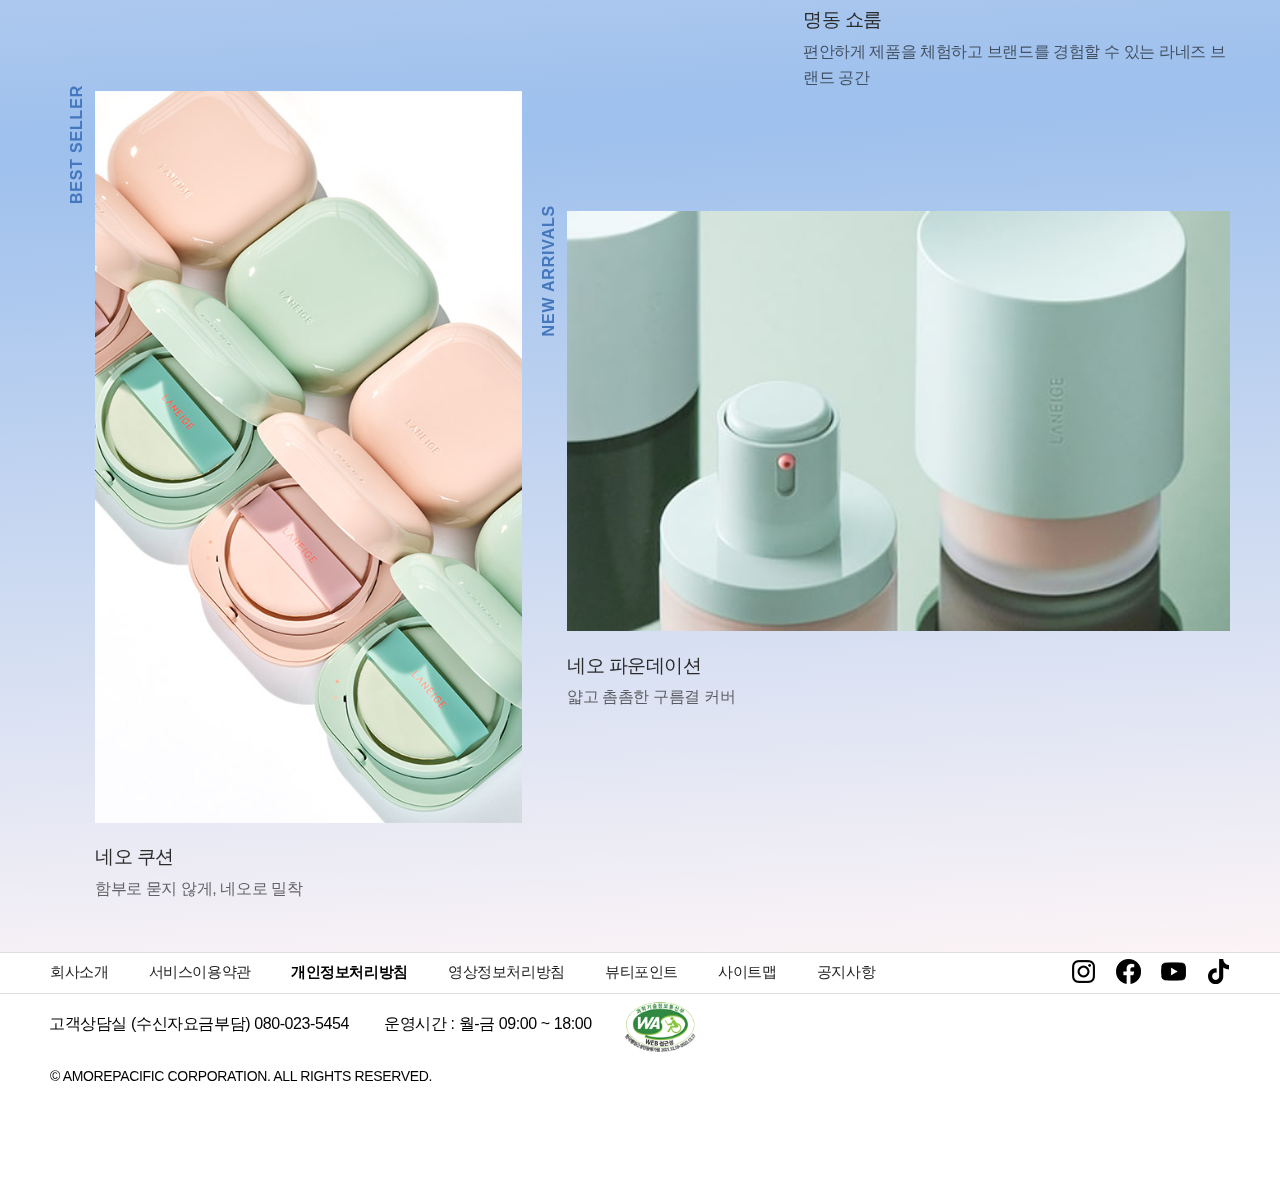
==== commit 5e1e513e: "세부 디자인 수정03, 반응형 구현02" ====
--- a/index.html
+++ b/index.html
@@ -98,7 +98,7 @@
           <h1 class="fl"><a href="#">라네즈 메인페이지</a></h1>
           <ul class="gnb container cf">
             <li class="gnb_tit fl">
-              <a href="#">브랜드</a>
+              <a href="./sub_page/index.html">브랜드</a>
               <ul class="gnb_depth cf">
                 <li class="fl"><a href="#">브랜드 스토리</a></li>
                 <li class="fl"><a href="#">브랜드 캐릭터</a></li>
@@ -107,21 +107,21 @@
               </ul>
             </li>
             <li class="gnb_tit fl">
-              <a href="#">LBLL</a>
+              <a href="./sub_page/index.html">LBLL</a>
               <ul class="gnb_depth cf">
                 <li class="fl"><a href="#">소개</a></li>
                 <li class="fl"><a href="#">연구&영상</a></li>
               </ul>
             </li>
             <li class="gnb_tit fl">
-              <a href="#">미츠 아트</a>
+              <a href="./sub_page/index.html">미츠 아트</a>
               <ul class="gnb_depth cf">
                 <li class="fl"><a href="#">사그마이스터 앤 월시</a></li>
                 <li class="fl"><a href="#">노보</a></li>
               </ul>
             </li>
             <li class="gnb_tit fl">
-              <a href="#">베스트 & 신상품</a>
+              <a href="./sub_page/index.html">베스트 & 신상품</a>
               <ul class="gnb_depth cf">
                 <li class="fl"><a href="#">신상품</a></li>
                 <li class="fl"><a href="#">어워드 위너</a></li>
@@ -129,7 +129,7 @@
               </ul>
             </li>
             <li class="gnb_tit fl">
-              <a href="#">스킨케어</a>
+              <a href="./sub_page/index.html">스킨케어</a>
               <ul class="gnb_depth cf">
                 <li>
                   <h2><a href="#">전체보기</a></h2>
@@ -186,7 +186,7 @@
               </ul>
             </li>
             <li class="gnb_tit fl">
-              <a href="#">메이크업</a>
+              <a href="./sub_page/index.html">메이크업</a>
               <ul class="gnb_depth cf">
                 <li>
                   <h2><a href="#">전체보기</a></h2>
@@ -230,7 +230,7 @@
               </ul>
             </li>
             <li class="gnb_tit fl">
-              <a href="#">옴므</a>
+              <a href="./sub_page/index.html">옴므</a>
               <ul class="gnb_depth cf">
                 <li>
                   <h2><a href="#">전체보기</a></h2>
@@ -272,24 +272,24 @@
               </ul>
             </li>
             <li class="gnb_tit fl">
-              <a href="#">비스포크</a>
+              <a href="./sub_page/index.html">비스포크</a>
               <ul class="gnb_depth">
                 <li><a href="#">비스포크 네오</a></li>
               </ul>
             </li>
-            <li class="gnb_tit fl"><a href="#">이벤트</a></li>
+            <li class="gnb_tit fl"><a href="./sub_page/index.html">이벤트</a></li>
           </ul>
           <div class="btn">
             <ul class="cf">
               <li>
-                <a href="#"
+                <a href="./sub_page/index.html"
                   ><span class="material-symbols-outlined">
                     account_circle
                   </span></a
                 >
               </li>
               <li>
-                <a href="#"
+                <a href="./sub_page/index.html"
                   ><span class="material-symbols-outlined">
                     location_on
                   </span></a
@@ -308,6 +308,7 @@
             </ul>
           </div>
         </div>
+        <div class="overlay"></div>
         <!-- //.container -->
       </header>
       <div id="contents">
@@ -753,5 +754,33 @@
         },
       });
     </script>
+
+<script>
+$(function () {
+  //변수
+  var firstmenu = $(".gnb_tit"),
+    header = $("header"),
+    headerHeight = header.height();
+
+  firstmenu.mouseenter(function () {
+    firstmenu.find(".gnb_depth").hide();
+    $(this).find(".gnb_depth").show();
+    $(".overlay").addClass("show");
+    
+  });
+  firstmenu.mouseleave(function () {
+    header.stop().animate(
+      {
+        height: headerHeight,
+      },
+      1000
+    );
+    $(this).find(".gnb_depth").hide();
+    $(".overlay").removeClass("show");
+  });
+});
+</script>
+
+
   </body>
 </html>
--- a/css/style.css
+++ b/css/style.css
@@ -77,11 +77,19 @@
   background: #f7f7f7;
   position: absolute;
   left: 0;
-  top: 61px;
+  top: 60px;
   z-index: 100;
   width: 100%;
   display: none;
   padding-left: 290px;
+  border-top: 1px solid #ddd;
+}
+.gnb_depth h2 {
+  padding-top: 20px;
+  font-size: 14px;
+  color: #5f5f5f;
+  line-height: 1;
+  font-weight: 300;
 }
 .gnb .gnb_tit:nth-child(2) .gnb_depth {
   padding-left: 28%;
@@ -93,13 +101,13 @@
   padding-left: 36%;
 }
 .gnb .gnb_tit:nth-child(5) .gnb_depth {
-  padding-left: 20%;
+  padding-left: 25%;
 }
 .gnb .gnb_tit:nth-child(6) .gnb_depth {
-  padding-left: 20%;
+  padding-left: 25%;
 }
 .gnb .gnb_tit:nth-child(7) .gnb_depth {
-  padding-left: 20%;
+  padding-left: 25%;
 }
 .gnb .gnb_tit:nth-child(8) .gnb_depth {
   padding-left: 62%;
@@ -109,9 +117,6 @@
 }
 .gnb li:hover .gnb_depth {
   display: block;
-}
-.gnb_depth h2 {
-  font-size: 1rem;
 }
 .gnb_depth h3 {
   font-size: 1rem;
@@ -120,6 +125,10 @@
   line-height: 1;
   width: 100%;
   display: block;
+  margin-bottom: 10px;
+}
+.gnb_depth {
+  z-index: 780;
 }
 .gnb_depth li {
   font-size: 1rem;
@@ -136,12 +145,25 @@
 }
 .gnb_depth2 {
   padding-right: 70px;
+  width: 140px;
 }
 .gnb_depth2 li {
-  font-size: 14.5px;
+  font-size: 14px;
   padding: 0.5em 0;
   color: #5f5f5f;
-  line-height: 1;
+  line-height: 0.94;
+}
+
+.overlay {
+  position: absolute;
+  width: 100%;
+  height: 100vh;
+  background: rgba(0, 0, 0, 0.5);
+  opacity: 0;
+}
+.overlay.show {
+  opacity: 1;
+  z-index: 777;
 }
 
 /* banner */
@@ -172,8 +194,11 @@
   line-height: 1.2;
   font-size: 1.3rem;
   display: block;
-  margin-top: 1.5625rem;
-  font-weight: 300;
+  margin: 10px 0;
+  font-weight: 300;
+}
+.banner_content .banner_tag {
+  font-size: 1rem;
 }
 
 /* slide1 */
@@ -208,8 +233,8 @@
   max-width: 20rem;
   max-height: 24.6875rem;
 }
-.ContentSwiper .swiper-slide a:hover img{
-  transform: rotatez(347deg); 
+.ContentSwiper .swiper-slide a:hover img {
+  transform: rotatez(347deg);
   display: inline-block;
 }
 .swiper-button-next:after,
@@ -259,7 +284,7 @@
   width: 100%;
   z-index: -1;
   position: absolute;
-  top: 50px;
+  top: 0;
   left: 0;
 }
 
@@ -270,8 +295,8 @@
   padding-top: 90px;
 }
 /* content2 */
-.bg_gradient{
-  background: linear-gradient(177deg,#fff, #fcf4f6,  #9dc0ed, #fcf4f6);
+.bg_gradient {
+  background: linear-gradient(177deg, #fff, #fcf4f6, #9dc0ed, #fcf4f6);
 }
 .content2_area {
   margin-top: 200px;
@@ -416,7 +441,6 @@
   right: 30px;
   bottom: 112px;
   text-align: center;
-  background: none;
   z-index: 100;
 }
 .to_top a {
@@ -434,33 +458,83 @@
   color: #4477be;
 }
 
-
 /* ========
  MEDIA QUERY
 ========== */
-@media screen and (min-width: 1275px) and (max-width: 1425px){
+@media screen and (min-width: 1275px) and (max-width: 1425px) {
   .gnb .gnb_tit:nth-child(1) {
-   margin-left: 0;
-}
-}
-@media screen and (max-width: 1274px){
-  .gnb{
+    margin-left: 0;
+  }
+}
+@media screen and (max-width: 1274px) {
+  .gnb {
     display: none;
   }
-.btn li:first-child, .btn li:nth-child(2){
-  display: none;
-}
+  .btn li:first-child,
+  .btn li:nth-child(2) {
+    display: none;
+  }
   .btn li:last-child {
-    display: inline-block
-  }
-}
-@media screen and (max-width: 900px){
-  .content2_area li{
+    display: inline-block;
+  }
+}
+@media screen and (max-width: 900px) {
+  .content2_area li {
+    width: 100%;
+    padding: 0 80px 50px 100px;
+  }
+  .content3_area li {
     width: 100%;
     padding: 0 70px 50px 90px;
   }
-  .content3_area li{
+  .to_top {
+    position: fixed;
+    right: 10px;
+    bottom: 112px;
+    width: 50px;
+    height: 50px;
+    border-radius: 50px;
+    background: #79a3dc;
+    z-index: 100;
+  }
+  .to_top a {
+    display: block;
+    width: 45px;
+    height: 45px;
+    border-left: none;
+    border-bottom: none;
+  }
+  .to_top a span {
+    color: #fff;
+    font-weight: 300;
+    line-height: 55px;
+    letter-spacing: -5px;
+  }
+  .banner_content {
+    position: relative;
+    text-align: center;
     width: 100%;
-    padding: 0 70px 50px 90px;
-  }
-}
+    margin: 0 0 0 30px;
+  }
+  .banner_content .banner_tit {
+    font-size: 1.8rem;
+    font-weight: 400;
+    display: block;
+    margin-top: 10px;
+  }
+  .banner_content .banner_txt {
+    line-height: 1.2;
+    font-size: 1rem;
+    display: block;
+    margin: 10px 0;
+    font-weight: 300;
+  }
+  .banner_content .banner_tag {
+    font-size: 0.8rem;
+  }
+  .BannerSwiper li .banner_content {
+    position: absolute;
+    top: 28%;
+    left: 46%;
+  }
+}
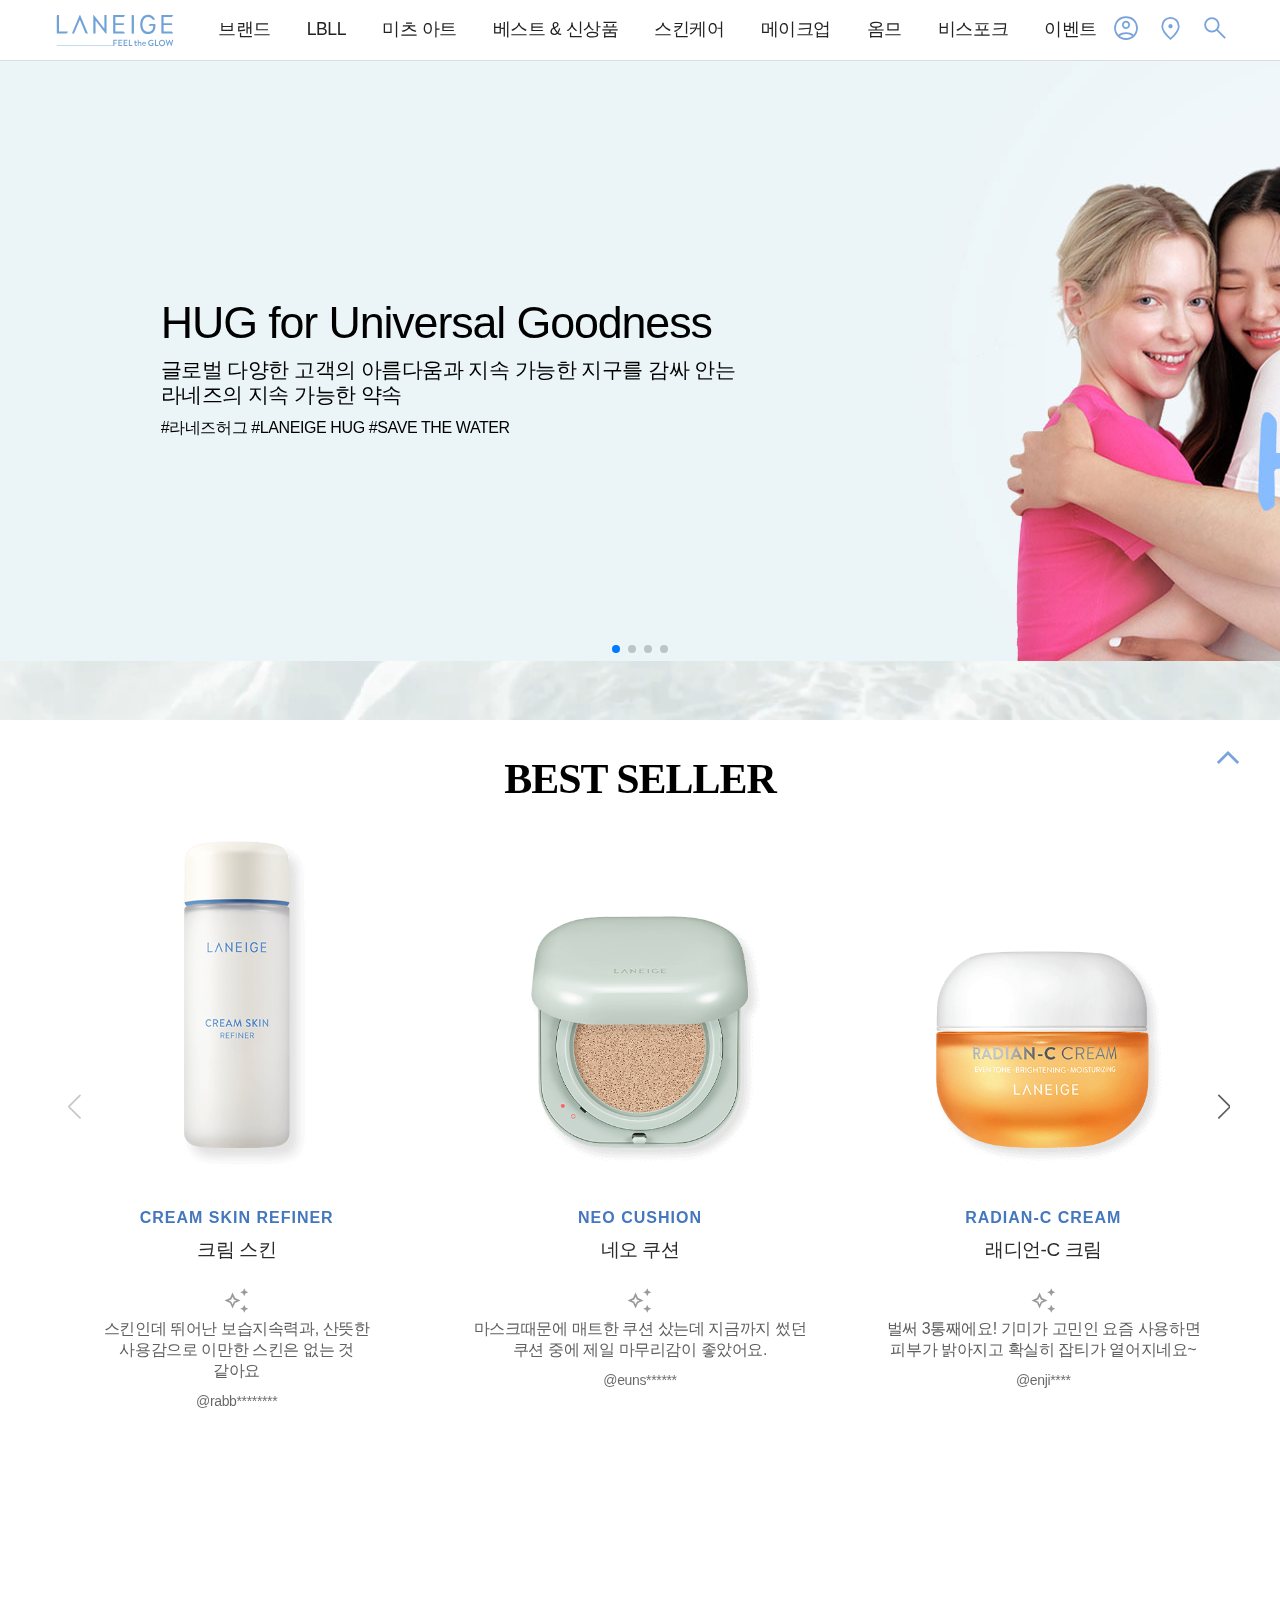
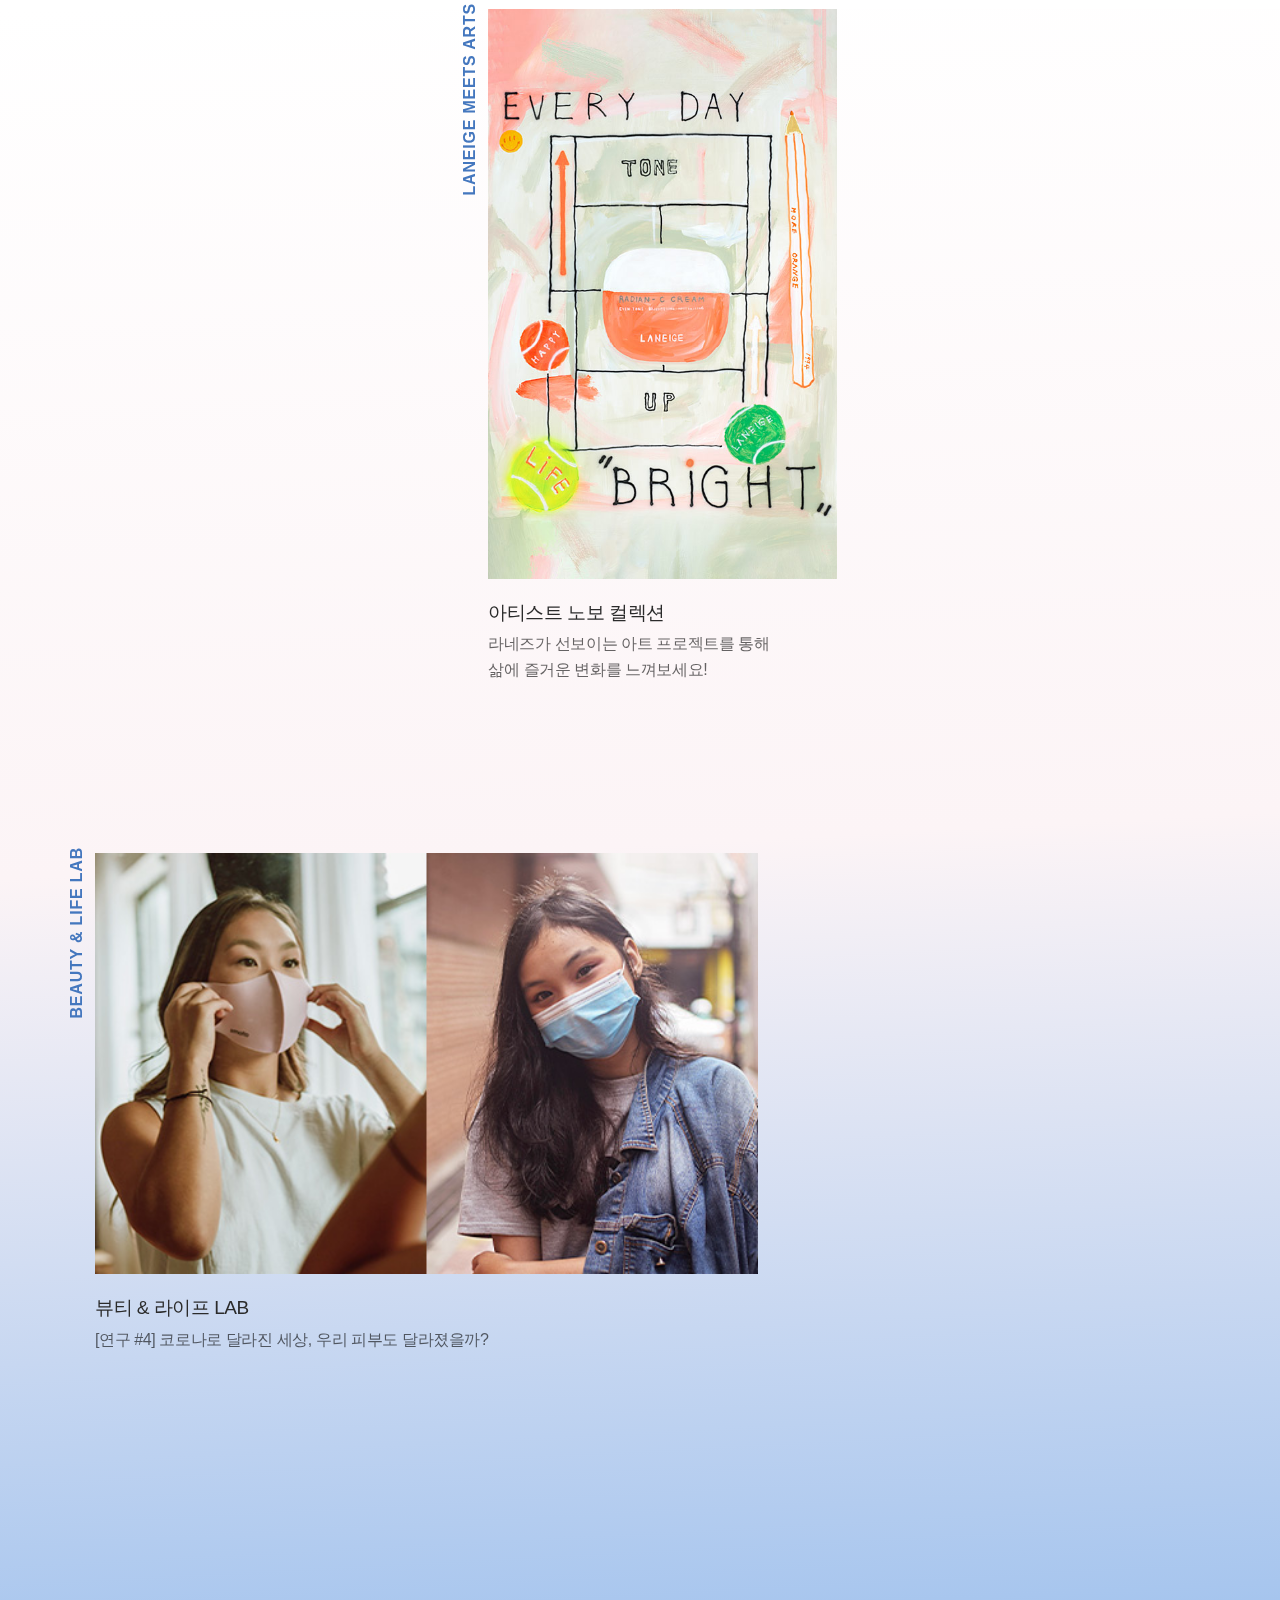
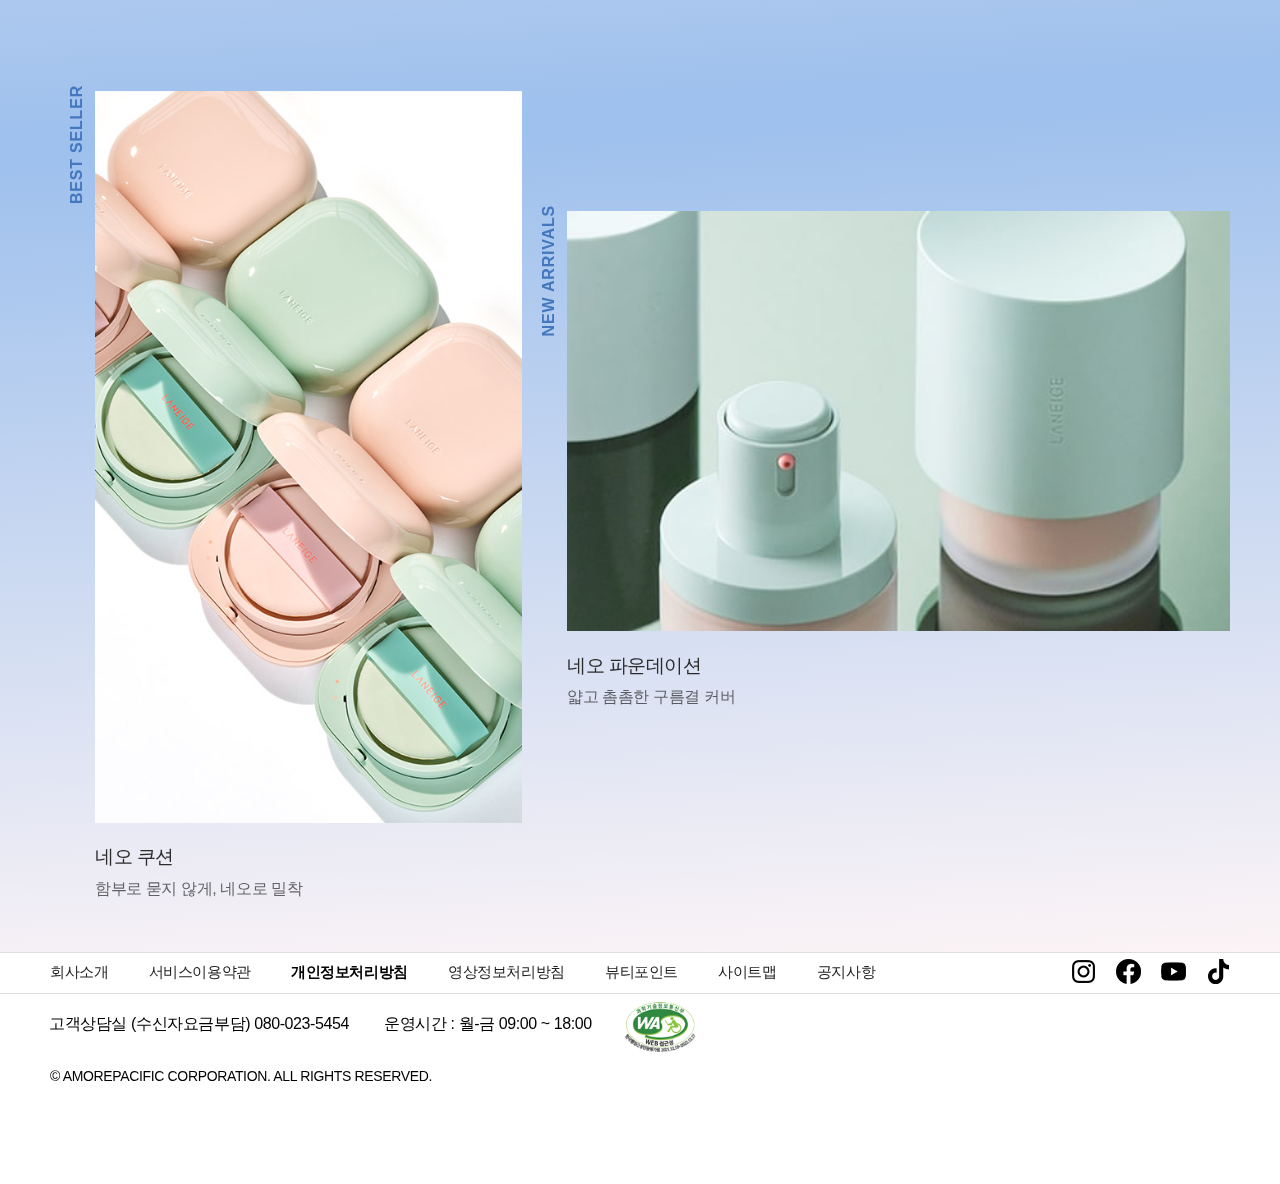
==== commit 6ef168a0: "스크롤 애니메이션 적용" ====
--- a/index.html
+++ b/index.html
@@ -718,10 +718,10 @@
       >
     </p>
 
-    <!-- Swiper JS -->
     <script src="https://cdn.jsdelivr.net/npm/swiper/swiper-bundle.min.js"></script>
-    <link rel="stylesheet" href="./js/slide.js" />
-    <!-- Initialize Swiper -->
+    <script src="https://code.jquery.com/jquery-3.6.0.min.js"></script>
+    <!-- <script src="js/custom_jq.js"></script>
+    <script src="js/custom_js.js"></script> -->
     <script>
       var swiper1 = new Swiper(".BannerSwiper", {
         loop: true,
@@ -732,7 +732,6 @@
           // autoControlsCombine: true,
           // autoControlsSelector : ".BannerSwiper .stop",
         },
-
         autoplay: {
           delay: 5500,
           disableOnInteraction: false,
@@ -780,7 +779,32 @@
   });
 });
 </script>
-
-
+<script>
+  $(document).ready(function(){
+    $(window).scroll(function(){
+      $('.c2_left').each(function(i){
+        var bottom_of_object = $(this).offset().top + $(this).outerHeight();
+        var bottom_of_window = $(window).scrollTop() + $(window).height();
+        if(bottom_of_window > bottom_of_object/2){
+          $(this).animate({'opacity':'1','top':'0px'},3000);
+        }
+      });
+      $('.c2_right').each(function(i){
+        var bottom_of_object = $(this).offset().top + $(this).outerHeight();
+        var bottom_of_window = $(window).scrollTop() + $(window).height();
+        if(bottom_of_window > bottom_of_object/2){
+          $(this).animate({'opacity':'1','top':'0px'},3000);
+        }
+      });
+      $('.c3_right_top').each(function(i){
+        var bottom_of_object = $(this).offset().top + $(this).outerHeight();
+        var bottom_of_window = $(window).scrollTop() + $(window).height();
+        if(bottom_of_window > bottom_of_object/2){
+          $(this).animate({'opacity':'1','top':'0px'},4000);
+        }
+      });
+    });
+  });
+</script>
   </body>
 </html>
--- a/css/style.css
+++ b/css/style.css
@@ -328,7 +328,22 @@
   color: rgba(0, 0, 0, 0.6);
   line-height: 26px;
 }
-
+.c2_left{
+  opacity: 0;
+  position: relative;
+  top: 50px;
+}
+.c2_right{
+  opacity: 0;
+  position: relative;
+  top: 50px;
+}
+.c3_right_top{
+  opacity: 0;
+  position: relative;
+  top: 50px;
+
+}
 /* content3 */
 .content3 h3,
 .content2 h3 {
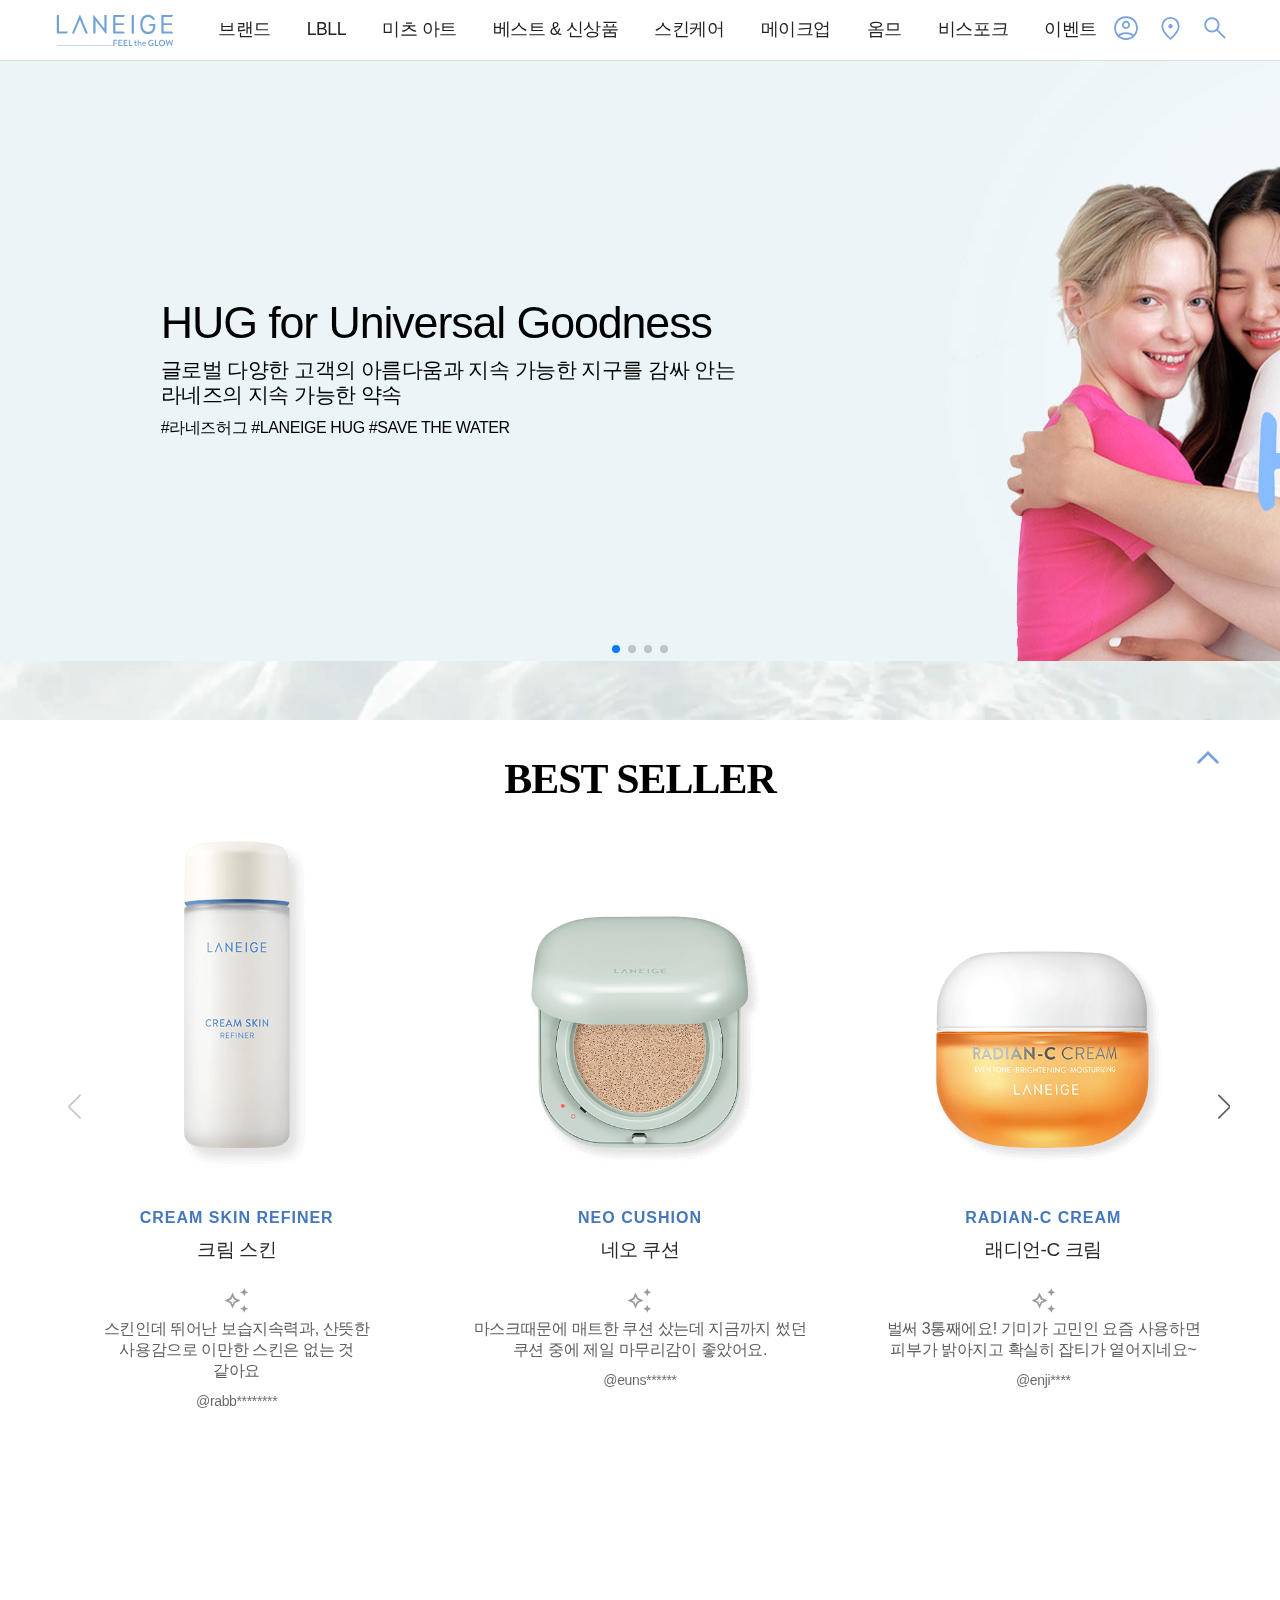
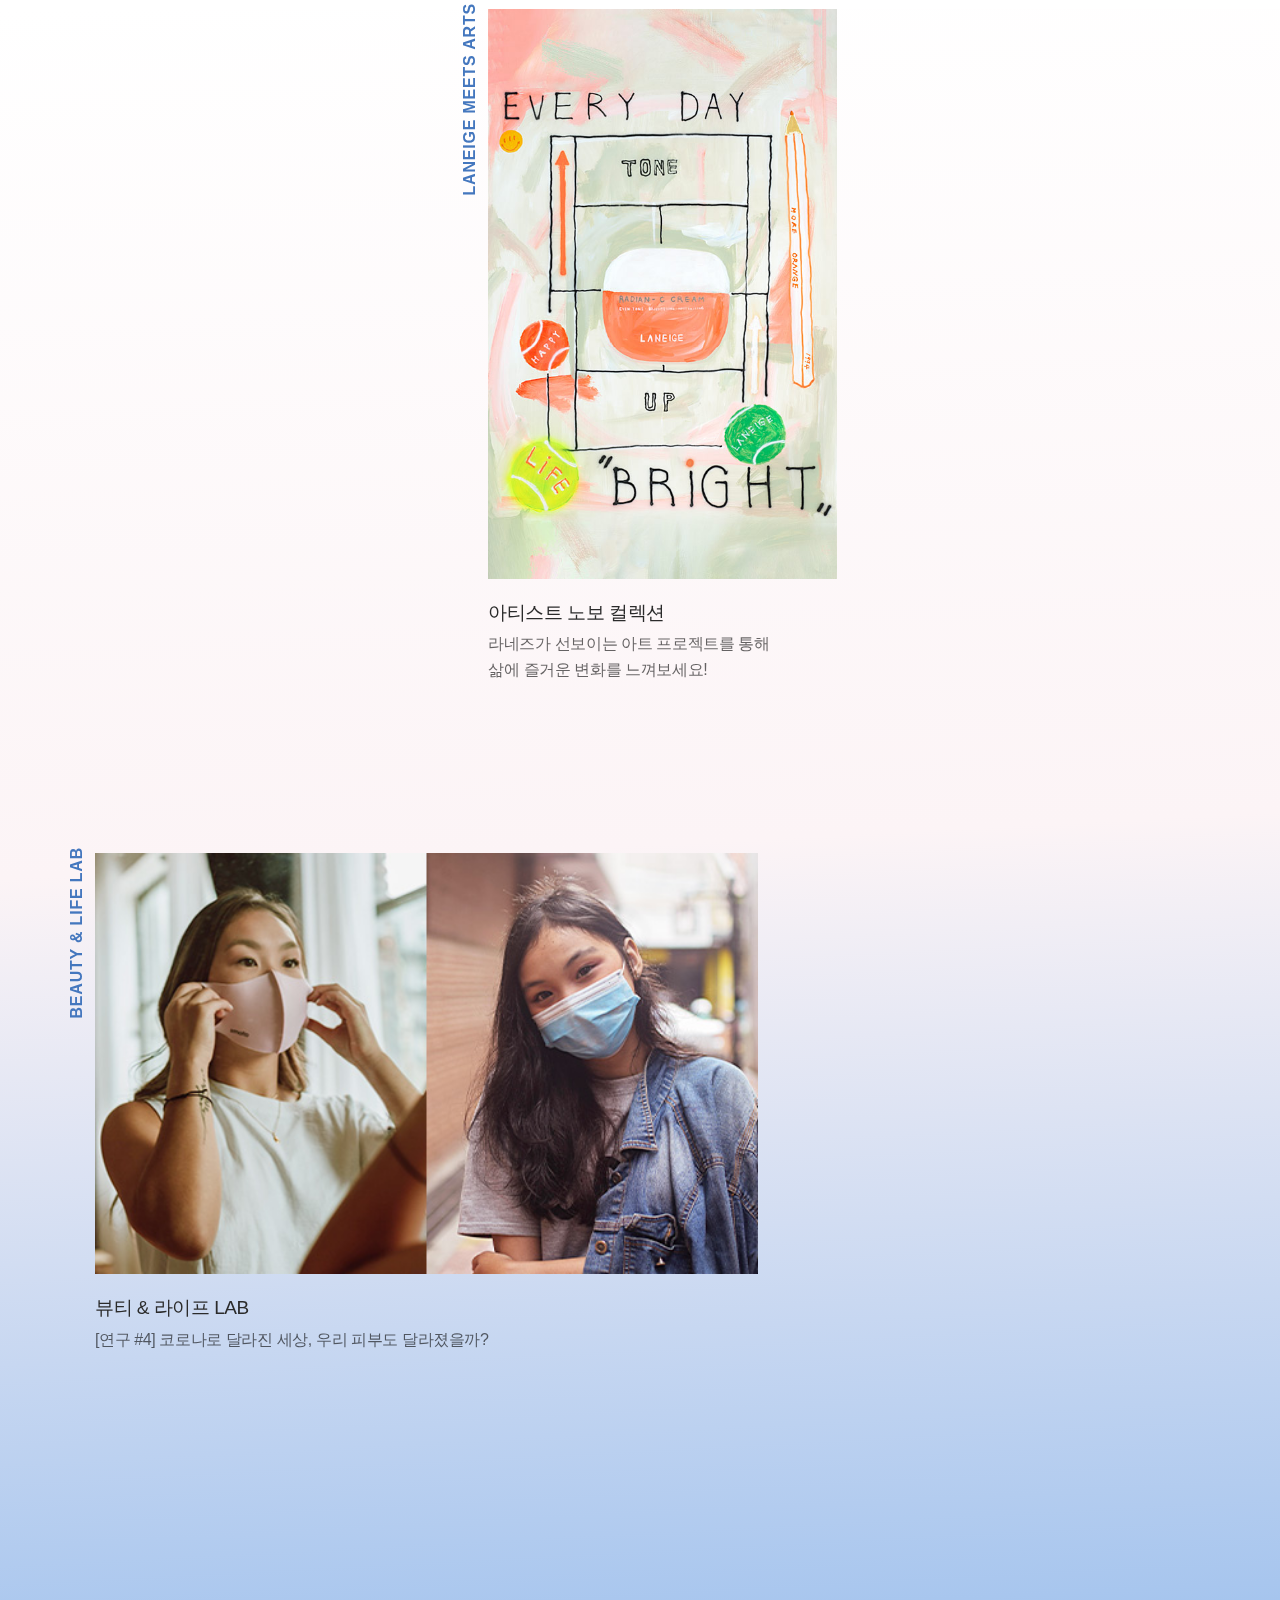
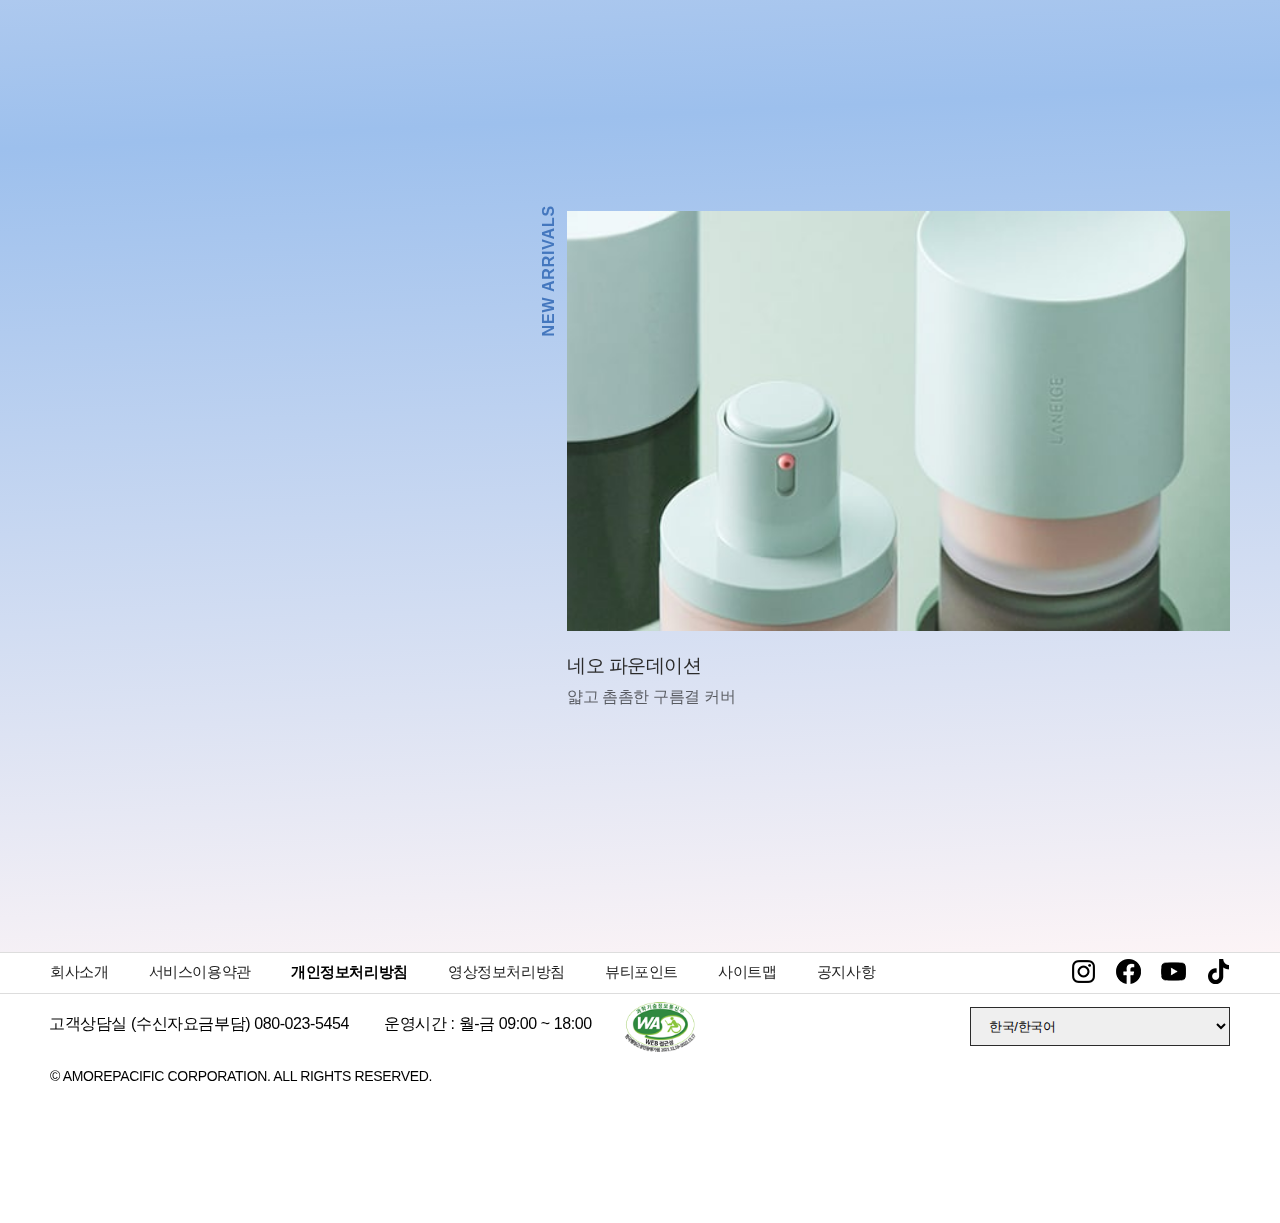
==== commit 87b5f1cc: "footer 수정" ====
--- a/index.html
+++ b/index.html
@@ -277,7 +277,9 @@
                 <li><a href="#">비스포크 네오</a></li>
               </ul>
             </li>
-            <li class="gnb_tit fl"><a href="./sub_page/index.html">이벤트</a></li>
+            <li class="gnb_tit fl">
+              <a href="./sub_page/index.html">이벤트</a>
+            </li>
           </ul>
           <div class="btn">
             <ul class="cf">
@@ -312,7 +314,7 @@
         <!-- //.container -->
       </header>
       <div id="contents">
-        <section class="banner">
+        <div class="banner">
           <div class="swiper BannerSwiper">
             <span class="stop"></span>
             <ul class="swiper-wrapper">
@@ -415,7 +417,7 @@
               ><span class="swiper-pagination-bullet"></span>
             </div>
           </div>
-        </section>
+        </div>
         <section class="content1">
           <div class="container cf">
             <video src="./images/c1-bg.mp4" autoplay muted loop></video>
@@ -696,18 +698,26 @@
               <a href="#"><img src="./images/icon_wa.png" alt="" /></a>
               <p><b>© AMOREPACIFIC</b> CORPORATION. ALL RIGHTS RESERVED.</p>
             </div>
-
             <div class="fb_right">
-              <ul>
-                <li></li>
-                <li></li>
-                <li></li>
-                <li></li>
-                <li></li>
-              </ul>
+              <select name="lang" class="lang_select">
+                <option disabled selected>한국/한국어</option>
+                <option value="int/en">INTERNATIONAL/ENGLISH</option>
+                <option value="cn/zh">中国大陆/中文</option>
+                <option value="sg/en">SINGAPORE/ENGLISH</option>
+                <option value="my/en">MALAYSIA/ENGLISH</option>
+                <option value="th/th">ประเทศไทย/ไทย</option>
+                <option value="vn/vi">VIỆT NAM/TIẾNG VIỆT</option>
+                <option value="id/id">INDONESIA/BAHASA INDONESIA</option>
+                <option value="hk/en">HONGKONG CHINA/ENGLISH</option>
+                <option value="hk/zh">中國香港/繁體中文</option>
+                <option value="ca/en">CANADA/ENGLISH</option>
+                <option value="us/en">UNITED STATES/ENGLISH</option>
+              </select>
             </div>
           </div>
+          <!-- //.container -->
         </div>
+        <!-- //.footer_bottom -->
       </footer>
     </div>
     <p class="to_top">
@@ -733,7 +743,7 @@
           // autoControlsSelector : ".BannerSwiper .stop",
         },
         autoplay: {
-          delay: 5500,
+          delay: 6000,
           disableOnInteraction: false,
         },
       });
@@ -754,57 +764,63 @@
       });
     </script>
 
-<script>
-$(function () {
-  //변수
-  var firstmenu = $(".gnb_tit"),
-    header = $("header"),
-    headerHeight = header.height();
+    <script>
+      $(function () {
+        //변수
+        var firstmenu = $(".gnb_tit"),
+          header = $("header"),
+          headerHeight = header.height();
 
-  firstmenu.mouseenter(function () {
-    firstmenu.find(".gnb_depth").hide();
-    $(this).find(".gnb_depth").show();
-    $(".overlay").addClass("show");
-    
-  });
-  firstmenu.mouseleave(function () {
-    header.stop().animate(
-      {
-        height: headerHeight,
-      },
-      1000
-    );
-    $(this).find(".gnb_depth").hide();
-    $(".overlay").removeClass("show");
-  });
-});
-</script>
-<script>
-  $(document).ready(function(){
-    $(window).scroll(function(){
-      $('.c2_left').each(function(i){
-        var bottom_of_object = $(this).offset().top + $(this).outerHeight();
-        var bottom_of_window = $(window).scrollTop() + $(window).height();
-        if(bottom_of_window > bottom_of_object/2){
-          $(this).animate({'opacity':'1','top':'0px'},3000);
-        }
+        firstmenu.mouseenter(function () {
+          firstmenu.find(".gnb_depth").hide();
+          $(this).find(".gnb_depth").show();
+          $(".overlay").addClass("show");
+        });
+        firstmenu.mouseleave(function () {
+          header.stop().animate(
+            {
+              height: headerHeight,
+            },
+            1000
+          );
+          $(this).find(".gnb_depth").hide();
+          $(".overlay").removeClass("show");
+        });
       });
-      $('.c2_right').each(function(i){
-        var bottom_of_object = $(this).offset().top + $(this).outerHeight();
-        var bottom_of_window = $(window).scrollTop() + $(window).height();
-        if(bottom_of_window > bottom_of_object/2){
-          $(this).animate({'opacity':'1','top':'0px'},3000);
-        }
+    </script>
+    <script>
+      $(document).ready(function () {
+        $(window).scroll(function () {
+          $(".c2_left").each(function (i) {
+            var bottom_of_object = $(this).offset().top + $(this).outerHeight();
+            var bottom_of_window = $(window).scrollTop() + $(window).height();
+            if (bottom_of_window > bottom_of_object / 2) {
+              $(this).animate({ opacity: "1", top: "0px" }, 3000);
+            }
+          });
+          $(".c2_right").each(function (i) {
+            var bottom_of_object = $(this).offset().top + $(this).outerHeight();
+            var bottom_of_window = $(window).scrollTop() + $(window).height();
+            if (bottom_of_window > bottom_of_object / 2) {
+              $(this).animate({ opacity: "1", top: "0px" }, 3000);
+            }
+          });
+          $(".c3_right_top").each(function (i) {
+            var bottom_of_object = $(this).offset().top + $(this).outerHeight();
+            var bottom_of_window = $(window).scrollTop() + $(window).height();
+            if (bottom_of_window > bottom_of_object / 2) {
+              $(this).animate({ opacity: "1", top: "0px" }, 4000);
+            }
+          });
+          $(".c3_left_bottom").each(function (i) {
+            var bottom_of_object = $(this).offset().top + $(this).outerHeight();
+            var bottom_of_window = $(window).scrollTop() + $(window).height();
+            if (bottom_of_window > bottom_of_object / 2) {
+              $(this).animate({ opacity: "1", top: "0px" }, 4500);
+            }
+          });
+        });
       });
-      $('.c3_right_top').each(function(i){
-        var bottom_of_object = $(this).offset().top + $(this).outerHeight();
-        var bottom_of_window = $(window).scrollTop() + $(window).height();
-        if(bottom_of_window > bottom_of_object/2){
-          $(this).animate({'opacity':'1','top':'0px'},4000);
-        }
-      });
-    });
-  });
-</script>
+    </script>
   </body>
 </html>
--- a/css/style.css
+++ b/css/style.css
@@ -246,6 +246,9 @@
 .swiper-button-prev:after {
   margin-right: 34px;
 }
+.swiper-pagination {
+  top: 545px;
+}
 .c1_bestseller-list_en {
   color: #4477be;
   font-weight: 600;
@@ -328,21 +331,25 @@
   color: rgba(0, 0, 0, 0.6);
   line-height: 26px;
 }
-.c2_left{
+.c2_left {
   opacity: 0;
   position: relative;
   top: 50px;
 }
-.c2_right{
+.c2_right {
   opacity: 0;
   position: relative;
   top: 50px;
 }
-.c3_right_top{
+.c3_right_top {
   opacity: 0;
   position: relative;
   top: 50px;
-
+}
+.c3_left_bottom {
+  opacity: 0;
+  position: relative;
+  top: 50px;
 }
 /* content3 */
 .content3 h3,
@@ -451,9 +458,25 @@
   padding-bottom: 100px;
   border-top: 1px solid #ddd;
 }
+.fb_right{
+  position: relative;
+ left: 920px;
+ top: -77px;
+}
+.lang_select{
+  display: inline-block;
+  width: 260px;
+  border: 1px solid #2b2b2b;
+  box-sizing: border-box;
+  padding: 10px 14px;
+}
+.lang_select option{
+  font-size: 16px;
+  padding: 12px 14px;
+}
 .to_top {
   position: fixed;
-  right: 30px;
+  right: 50px;
   bottom: 112px;
   text-align: center;
   z-index: 100;
@@ -551,5 +574,5 @@
     position: absolute;
     top: 28%;
     left: 46%;
-  }
-}
+max-width: 200px;  }
+}
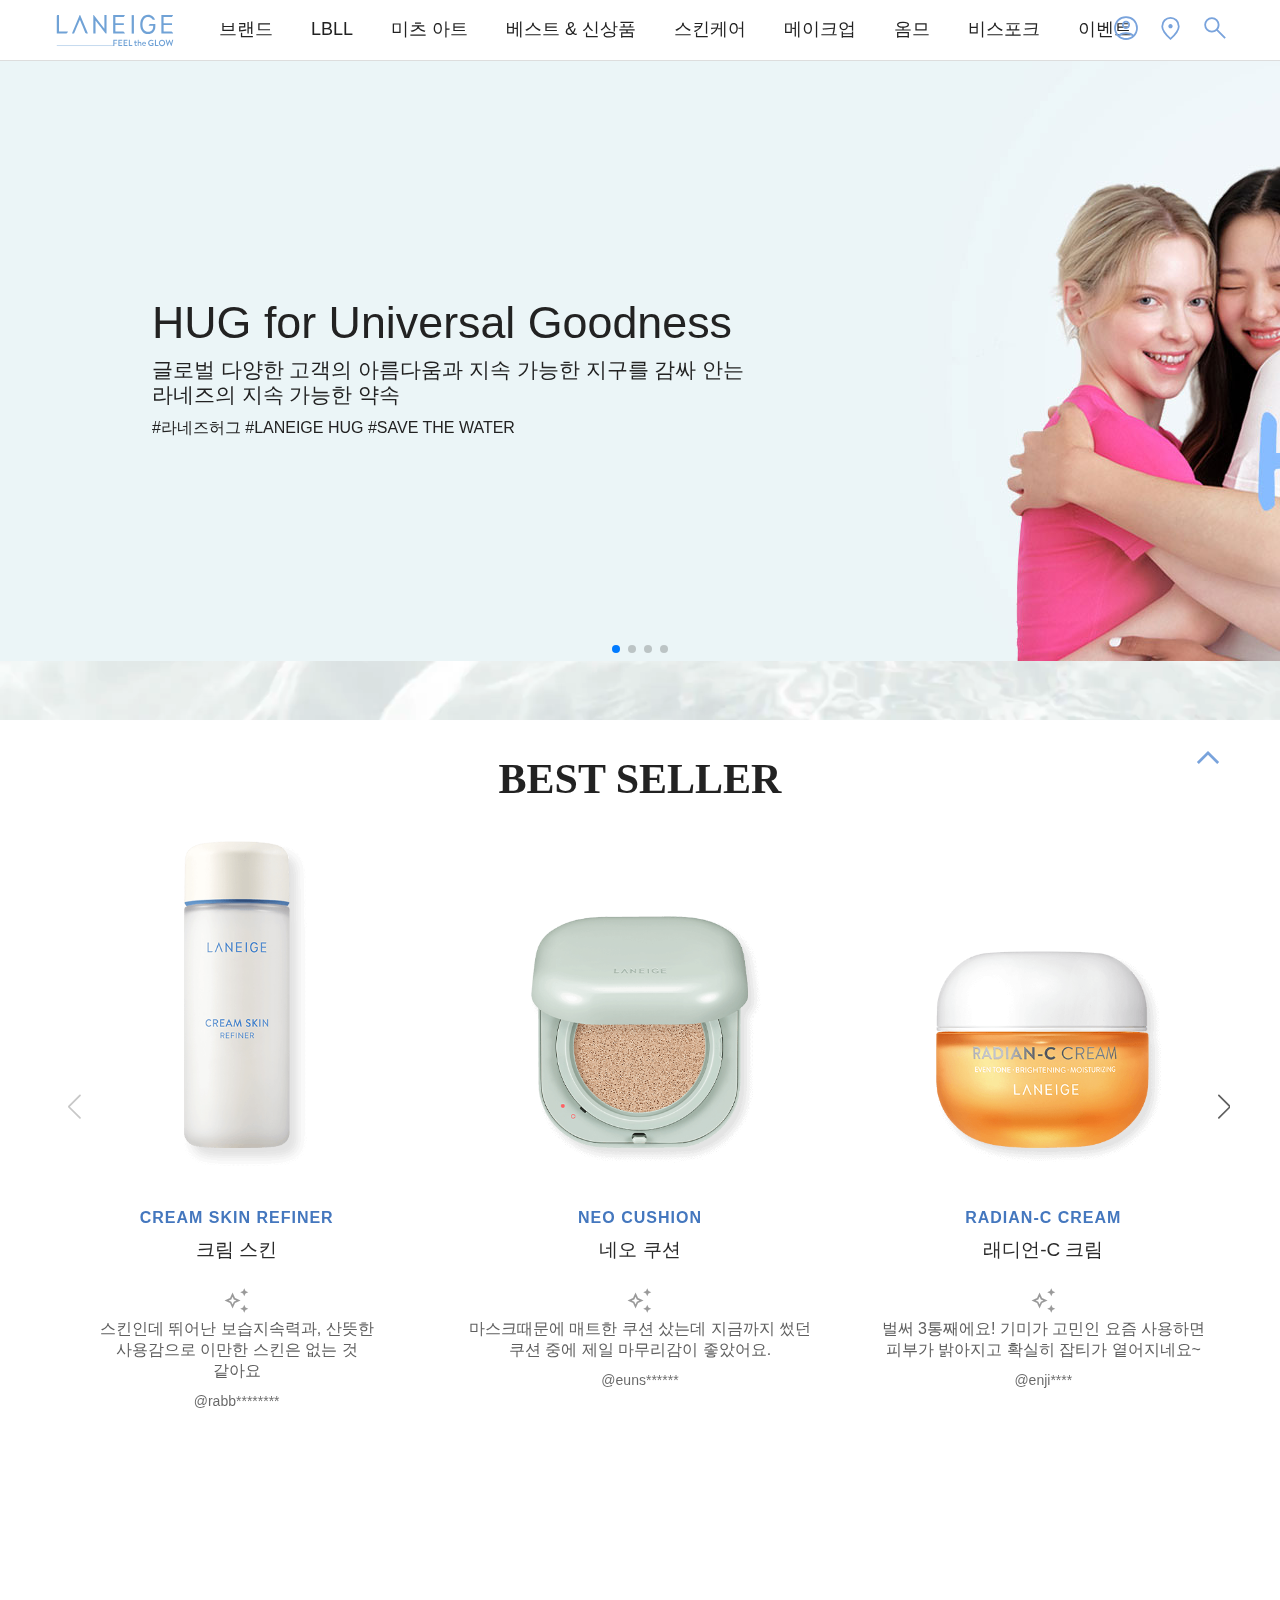
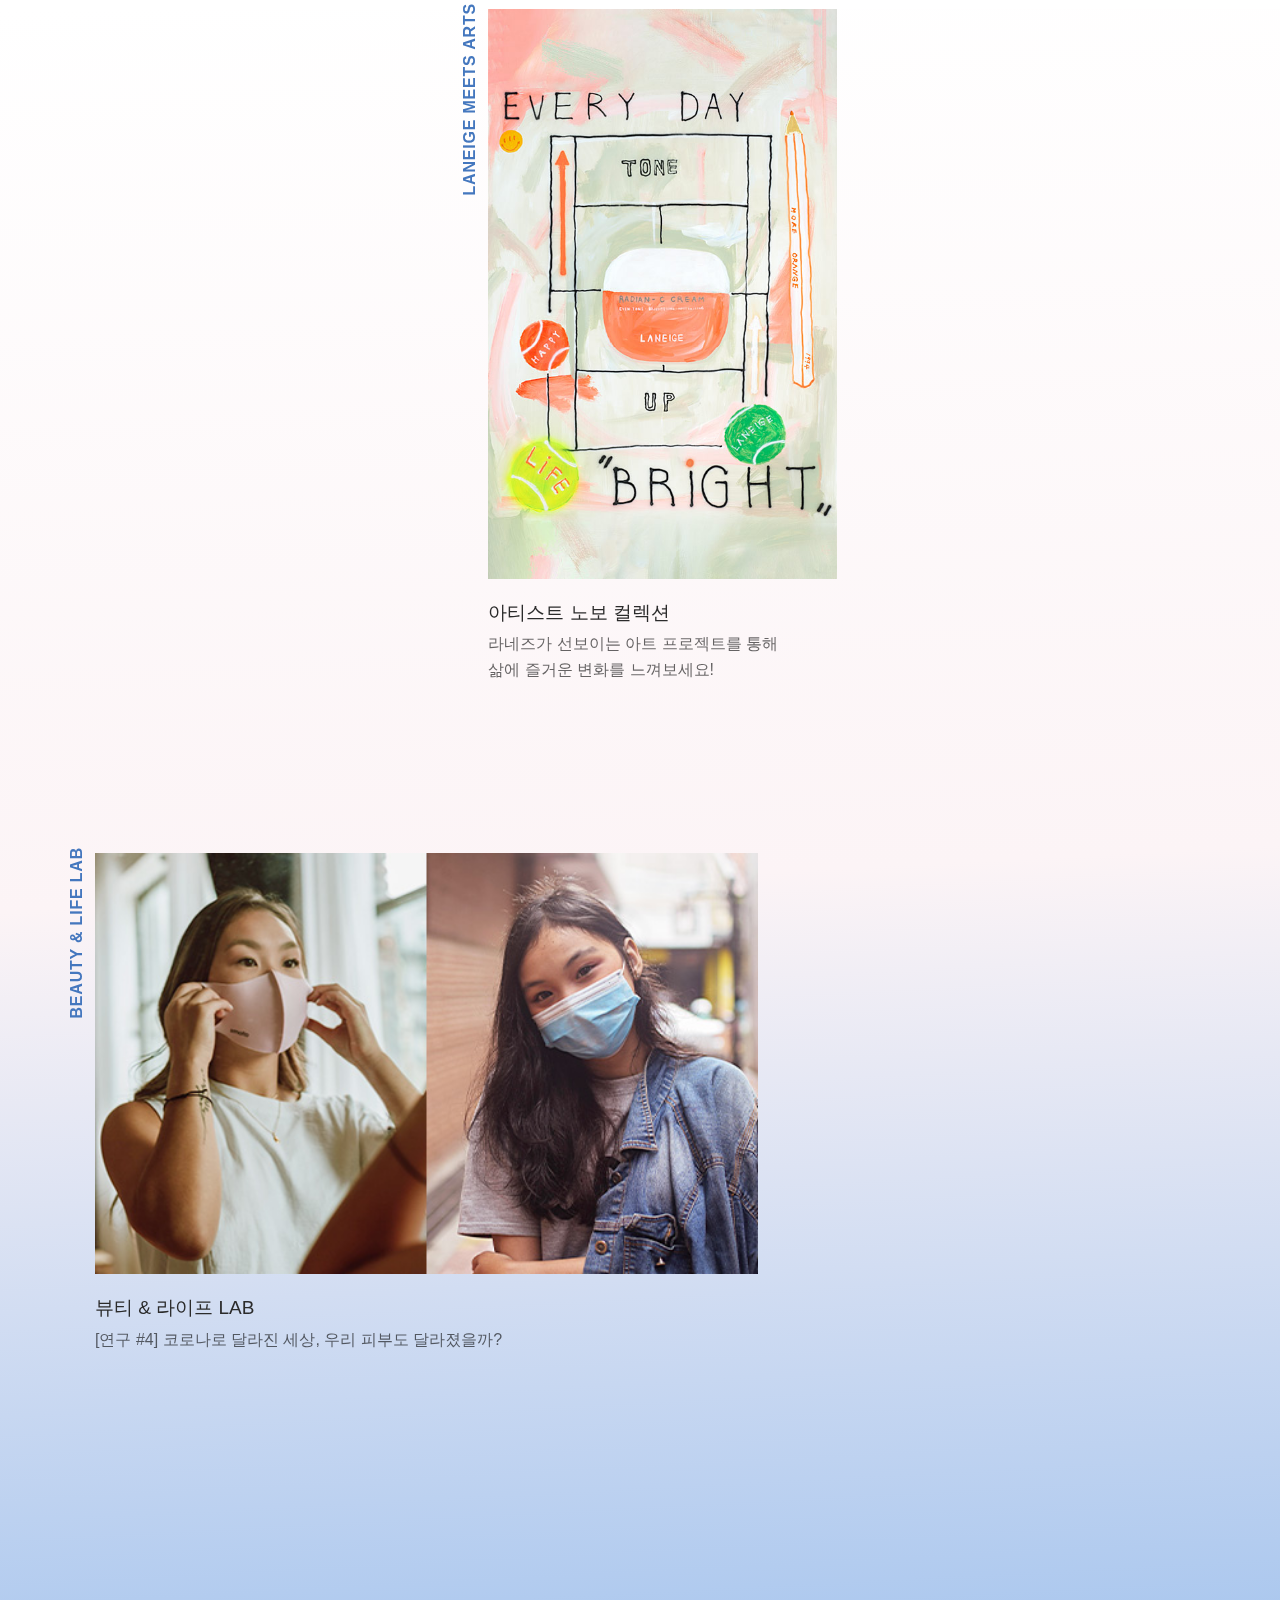
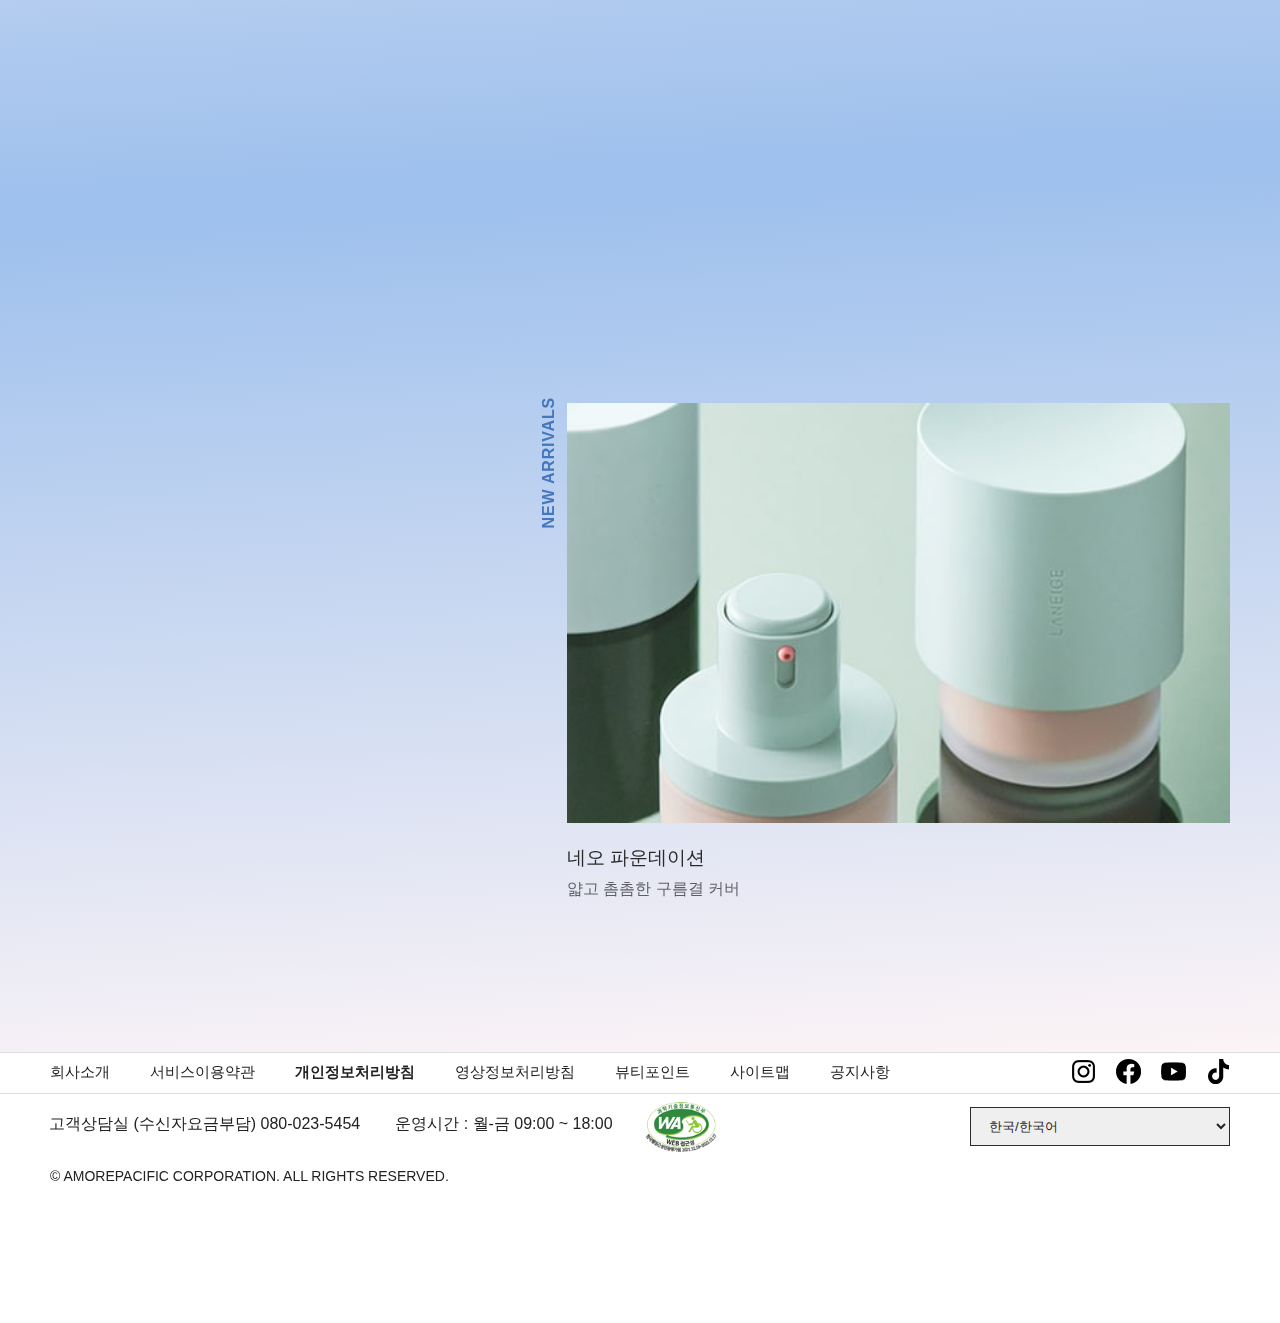
==== commit e024273c: "모바일 gnb 추가" ====
--- a/index.html
+++ b/index.html
@@ -95,7 +95,14 @@
     <div id="warp">
       <header>
         <div class="header_area cf">
-          <h1 class="fl"><a href="#">라네즈 메인페이지</a></h1>
+          <h1 class="fl"><a href="index.html">라네즈 메인페이지</a></h1>
+          <p class="openMOgnb">
+            <a href="#"
+              ><b class="ir_so"
+                ><span class="material-symbols-outlined"> dehaze </span></b
+              ><span></span><span></span><span></span
+            ></a>
+          </p>
           <ul class="gnb container cf">
             <li class="gnb_tit fl">
               <a href="./sub_page/index.html">브랜드</a>
@@ -281,6 +288,47 @@
               <a href="./sub_page/index.html">이벤트</a>
             </li>
           </ul>
+          <div class="mobile_gnb">
+            <ul class="mobile_gnb_tit">
+              <li><a href="./sub_page/index.html">브랜드</a></li>
+              <li><a href="./sub_page/index.html">LBLL</a></li>
+              <li><a href="./sub_page/index.html">미츠 아트</a></li>
+              <li><a href="./sub_page/index.html">베스트 & 신상품</a></li>
+              <li><a href="./sub_page/index.html">스킨케어</a></li>
+              <li><a href="./sub_page/index.html">메이크업</a></li>
+              <li><a href="./sub_page/index.html">옴므</a></li>
+              <li><a href="./sub_page/index.html">비스포크</a></li>
+              <li><a href="./sub_page/index.html">이벤트</a></li>
+            </ul>
+            <ul class="mobile_gnb_sns cf">
+              <li>
+                <a href="#"
+                  ><img src="./images/icon_instagram.png" alt="인스타그램"
+                /></a>
+              </li>
+              <li>
+                <a href="#"
+                  ><img src="./images/icon_facebook.png" alt="페이스북"
+                /></a>
+              </li>
+              <li>
+                <a href="#"
+                  ><img src="./images/icon_youtube.png" alt="유투브"
+                /></a>
+              </li>
+              <li>
+                <a href="#"
+                  ><img src="./images/icon_tiktok.png" alt="틱톡"
+                /></a>
+              </li>
+            </ul>
+
+            <p class="closePop">
+              <a href="#"
+                ><span class="material-symbols-outlined"> close </span></a
+              >
+            </p>
+          </div>
           <div class="btn">
             <ul class="cf">
               <li>
@@ -300,11 +348,6 @@
               <li>
                 <a href="#"
                   ><span class="material-symbols-outlined"> search </span></a
-                >
-              </li>
-              <li class="btn_hide">
-                <a href="#"
-                  ><span class="material-symbols-outlined"> dehaze </span></a
                 >
               </li>
             </ul>
@@ -618,8 +661,8 @@
                   />
                   <span>명동 쇼룸</span>
                   <p>
-                    편안하게 제품을 체험하고 브랜드를 경험할 수 있는 라네즈
-                    브랜드 공간
+                    편안하게 제품을 체험하고 브랜드를 경험할 수 있는 <br />
+                    라네즈 브랜드 공간
                   </p></a
                 >
               </li>
@@ -738,9 +781,6 @@
         pagination: {
           el: ".swiper-pagination",
           clickable: true,
-          // autoControls:true,
-          // autoControlsCombine: true,
-          // autoControlsSelector : ".BannerSwiper .stop",
         },
         autoplay: {
           delay: 6000,
@@ -748,7 +788,6 @@
         },
       });
     </script>
-
     <script>
       var swiper2 = new Swiper(".ContentSwiper", {
         navigation: {
@@ -822,5 +861,17 @@
         });
       });
     </script>
+    <script>
+      $(".openMOgnb .ir_so").click(function (e) {
+        e.preventDefault();
+        $("header").addClass("on");
+        $("header .mobile_gnb").slideDown("fast");
+      });
+      $(".closePop").click(function (e) {
+        e.preventDefault();
+        $("header .mobile_gnb").slideUp("fast");
+        $("header").removeClass("on");
+      });
+    </script>
   </body>
 </html>
--- a/css/style.css
+++ b/css/style.css
@@ -1,3 +1,7 @@
+/* ========
+     PC
+=========== */
+
 /* header */
 header {
   width: 100%;
@@ -44,32 +48,23 @@
 .btn li:nth-child(3) span {
   font-size: 30px;
 }
-.btn li:last-child {
+.btn .btn_hide,
+.btn .btn_close {
   display: none;
 }
 /* gnb */
+.mobile_gnb {
+  display: none;
+}
 .gnb {
   box-sizing: border-box;
 }
 .gnb_tit {
-  font-size: 1.1rem;
+  font-size: 18px;
   line-height: 1;
-  padding: 1.2em 18px 0;
-  font-weight: 200;
-}
-/* .gnb_tit::before{
-  content: '';
-    position: absolute;
-    left: 0;
-    right: 0;
-    width: 0%;
-    bottom: 0;
-    z-index: 102;
-    height: 3px;
-    margin: 0 auto;
-    background-color: #000;
-    transition: width .36s ease;
-} */
+  padding: 20px 19px 0;
+  font-weight: 300;
+}
 .gnb_tit a {
   padding-bottom: 30px;
 }
@@ -85,8 +80,7 @@
   border-top: 1px solid #ddd;
 }
 .gnb_depth h2 {
-  padding-top: 20px;
-  font-size: 14px;
+  font-size: 17px;
   color: #5f5f5f;
   line-height: 1;
   font-weight: 300;
@@ -119,33 +113,41 @@
   display: block;
 }
 .gnb_depth h3 {
-  font-size: 1rem;
+  font-size: 17px;
   padding-bottom: 10px;
   border-bottom: 1px solid #2b2b2b;
   line-height: 1;
   width: 100%;
   display: block;
   margin-bottom: 10px;
+  font-weight: 500;
 }
 .gnb_depth {
   z-index: 780;
 }
 .gnb_depth li {
-  font-size: 1rem;
-  padding: 17px 20px 14px;
+  font-size: 17px;
+  padding: 17px 20px 18px;
 }
 .gnb_depth img {
   width: 260px;
 }
 .gnb_depth b {
   color: #4477be;
-  font-size: 15px;
-  display: block;
-  margin: 20px 0 10px 0;
-}
-.gnb_depth2 {
-  padding-right: 70px;
-  width: 140px;
+  font-size: 16px;
+  display: block;
+  margin: 17px 0 10px 0;
+}
+.gnb_depth span {
+  font-size: 16px;
+  padding-bottom: 17px;
+}
+.gnb .gnb_depth2 {
+  padding-right: 50px;
+  width: 150px;
+}
+.gnb .gnb_depth2_tit {
+  padding: 0 20px 18px;
 }
 .gnb_depth2 li {
   font-size: 14px;
@@ -153,7 +155,6 @@
   color: #5f5f5f;
   line-height: 0.94;
 }
-
 .overlay {
   position: absolute;
   width: 100%;
@@ -161,6 +162,10 @@
   background: rgba(0, 0, 0, 0.5);
   opacity: 0;
 }
+.openMOgnb,
+.closePop {
+  display: none;
+}
 .overlay.show {
   opacity: 1;
   z-index: 777;
@@ -168,7 +173,6 @@
 
 /* banner */
 .banner {
-  /* width: 100%; */
   max-width: 1920px;
   margin: auto;
 }
@@ -221,7 +225,6 @@
   height: 100%;
   margin-left: auto;
   margin-right: auto;
-  /* z-index: 23; */
 }
 .ContentSwiper .swiper-slide {
   height: calc((100% - 30px) / 2);
@@ -249,6 +252,26 @@
 .swiper-pagination {
   top: 545px;
 }
+.swiper-slide .material-symbols-outlined {
+  color: rgba(0, 0, 0, 0.4);
+  font-weight: 300;
+  font-size: 1.8em;
+}
+
+/* content1 */
+.content1 video {
+  width: 100%;
+  z-index: -1;
+  position: absolute;
+  top: 0;
+  left: 0;
+}
+.content1 h2 {
+  font-family: "brandon-grotesque";
+  font-size: 42px;
+  text-align: center;
+  padding-top: 90px;
+}
 .c1_bestseller-list_en {
   color: #4477be;
   font-weight: 600;
@@ -276,27 +299,7 @@
   font-size: 0.875rem;
   color: rgba(0, 0, 0, 0.6);
 }
-.swiper-slide .material-symbols-outlined {
-  color: rgba(0, 0, 0, 0.4);
-  font-weight: 300;
-  font-size: 1.8em;
-}
-/* content1 */
 
-.content1 video {
-  width: 100%;
-  z-index: -1;
-  position: absolute;
-  top: 0;
-  left: 0;
-}
-
-.content1 h2 {
-  font-family: "brandon-grotesque";
-  font-size: 42px;
-  text-align: center;
-  padding-top: 90px;
-}
 /* content2 */
 .bg_gradient {
   background: linear-gradient(177deg, #fff, #fcf4f6, #9dc0ed, #fcf4f6);
@@ -341,6 +344,8 @@
   position: relative;
   top: 50px;
 }
+
+/* content3 */
 .c3_right_top {
   opacity: 0;
   position: relative;
@@ -351,7 +356,6 @@
   position: relative;
   top: 50px;
 }
-/* content3 */
 .content3 h3,
 .content2 h3 {
   position: absolute;
@@ -365,7 +369,6 @@
   transform: rotate(270deg) translate(-100%, -100%);
   top: -0.9375rem;
 }
-
 .content3_area {
   margin-top: 150px;
 }
@@ -384,21 +387,18 @@
   font-weight: 500;
 }
 .content3_area p {
-  /* color: #5f5f5f; */
-  font-size: 1rem;
+  font-size: 16pxs;
   color: rgba(0, 0, 0, 0.6);
   line-height: 26px;
 }
 .content3_area li a img {
-  /* box-sizing: border-box;
-    position: relative; */
   width: 100%;
 }
 .content3_area .c3_left_bottom {
-  margin-bottom: 50px;
+  margin-bottom: 150px;
 }
 .content3_area .c3_right_bottom {
-  margin: 120px 0 50px;
+  margin: 312px 0 50px;
 }
 /* footer */
 footer {
@@ -458,19 +458,19 @@
   padding-bottom: 100px;
   border-top: 1px solid #ddd;
 }
-.fb_right{
-  position: relative;
- left: 920px;
- top: -77px;
-}
-.lang_select{
+.fb_right {
+  position: relative;
+  left: 920px;
+  top: -77px;
+}
+.lang_select {
   display: inline-block;
   width: 260px;
   border: 1px solid #2b2b2b;
   box-sizing: border-box;
   padding: 10px 14px;
 }
-.lang_select option{
+.lang_select option {
   font-size: 16px;
   padding: 12px 14px;
 }
@@ -496,9 +496,9 @@
   color: #4477be;
 }
 
-/* ========
- MEDIA QUERY
-========== */
+/* ===========
+  MEDIA QUERY
+============= */
 @media screen and (min-width: 1275px) and (max-width: 1425px) {
   .gnb .gnb_tit:nth-child(1) {
     margin-left: 0;
@@ -508,22 +508,104 @@
   .gnb {
     display: none;
   }
+  .btn ul {
+    margin: 14px 7% 0 0;
+  }
+  .openMOgnb {
+    display: block;
+    position: absolute;
+    left: 94%;
+    top: 9px;
+  }
+  .openMOgnb span,
+  .closePop span {
+    color: #79a3dc;
+    font-size: 30px;
+    font-weight: 300;
+  }
+  .openMOgnb span:hover {
+    color: #4477be;
+  }
+  .closePop {
+    display: inline-block;
+    position: absolute;
+    top: -46px;
+    left: 94%;
+    width: 45px;
+    height: 45px;
+    background: #fff;
+  }
+  .header {
+    position: absolute;
+    width: 100%;
+    top: 0;
+  }
+  .mobile_gnb {
+    position: absolute;
+    top: 60px;
+    width: 100%;
+    background: #fff;
+    height: 100vh;
+    z-index: 9999;
+  }
+  .mobile_gnb_tit li {
+    padding: 20px 20px;
+    font-size: 18px;
+    font-weight: 300;
+    border-bottom: 1px solid #ddd;
+  }
+  .mobile_gnb li:first-child {
+    border-top: 1px solid #ddd;
+  }
+  .mobile_gnb_sns {
+    display: block;
+    margin: 50px 0 0 20px;
+  }
+  .mobile_gnb_sns li {
+    float: left;
+    padding-right: 17px;
+  }
+  .mobile_gnb_sns li img {
+    width: 23px;
+  }
   .btn li:first-child,
   .btn li:nth-child(2) {
     display: none;
   }
-  .btn li:last-child {
-    display: inline-block;
+  .btn li:nth-child(3) {
+    margin-right: 40%;
   }
 }
 @media screen and (max-width: 900px) {
+  header h1 {
+    padding: 13px 0 0 10px;
+    width: 120px;
+  }
+  .ContentSwiper .swiper-slide img {
+    max-width: 13rem;
+    /* max-height: 24.6875rem; */
+  }
+  .c1_bestseller-list_txt,
+  .c1_bestseller-list_id,
+  .swiper-slide .material-symbols-outlined {
+    display: none;
+  }
+  .content1 h2 {
+    font-size: 32px;
+  }
+  .content2_area {
+    margin-top: 100px;
+  }
   .content2_area li {
     width: 100%;
     padding: 0 80px 50px 100px;
   }
   .content3_area li {
     width: 100%;
-    padding: 0 70px 50px 90px;
+    padding: 0 75px 50px 95px;
+  }
+  .content3_area .c3_right_bottom {
+    margin: 0px 0 50px;
   }
   .to_top {
     position: fixed;
@@ -548,12 +630,6 @@
     line-height: 55px;
     letter-spacing: -5px;
   }
-  .banner_content {
-    position: relative;
-    text-align: center;
-    width: 100%;
-    margin: 0 0 0 30px;
-  }
   .banner_content .banner_tit {
     font-size: 1.8rem;
     font-weight: 400;
@@ -574,5 +650,87 @@
     position: absolute;
     top: 28%;
     left: 46%;
-max-width: 200px;  }
-}
+    max-width: 400px;
+    margin: 0 0 0 30px;
+    text-align: center;
+  }
+  .ft_left li {
+    position: relative;
+    left: 7%;
+    padding: 10px;
+    margin-left: 10px;
+    font-size: 0.73rem;
+  }
+  .fb_left p:last-child {
+    font-size: 13px;
+    position: relative;
+    top: -105px;
+    left: 5%;
+  }
+  .ft_left li {
+    position: relative;
+    left: 5%;
+    top: 53px;
+    padding: 7px;
+    margin-left: 7px;
+    font-size: 13px;
+  }
+  .fb_left p:first-child {
+    position: relative;
+    left: -144px;
+    top: 40px;
+    font-size: 14px;
+  }
+  .fb_left p:nth-child(2) {
+    position: relative;
+    left: -390px;
+    top: 67px;
+    font-size: 14px;
+  }
+  .fb_left img {
+    width: 72px;
+    position: relative;
+    left: -281px;
+    top: 45px;
+  }
+  .fb_right {
+    display: none;
+  }
+}
+@media screen and (max-width: 687px) {
+  .footer_top,
+  .fb_left p:first-child {
+    display: none;
+  }
+  .fb_left p:last-child {
+    font-size: 13px;
+    position: relative;
+    top: -43px;
+    left: 18%;
+  }
+  .fb_left img {
+    width: 65px;
+    position: relative;
+    left: 10%;
+    top: 39px;
+  }
+  .ContentSwiper .swiper-slide img {
+    max-width: 10rem;
+  }
+  .banner_content .banner_tit {
+    font-size: 24px;
+    font-weight: 400;
+    display: block;
+    margin-top: 10px;
+  }
+  .banner_content .banner_txt {
+    line-height: 1.2;
+    font-size: 15px;
+    display: block;
+    margin: 10px 0;
+    font-weight: 300;
+  }
+  .banner_content .banner_tag {
+    font-size: 0.8rem;
+  }
+}
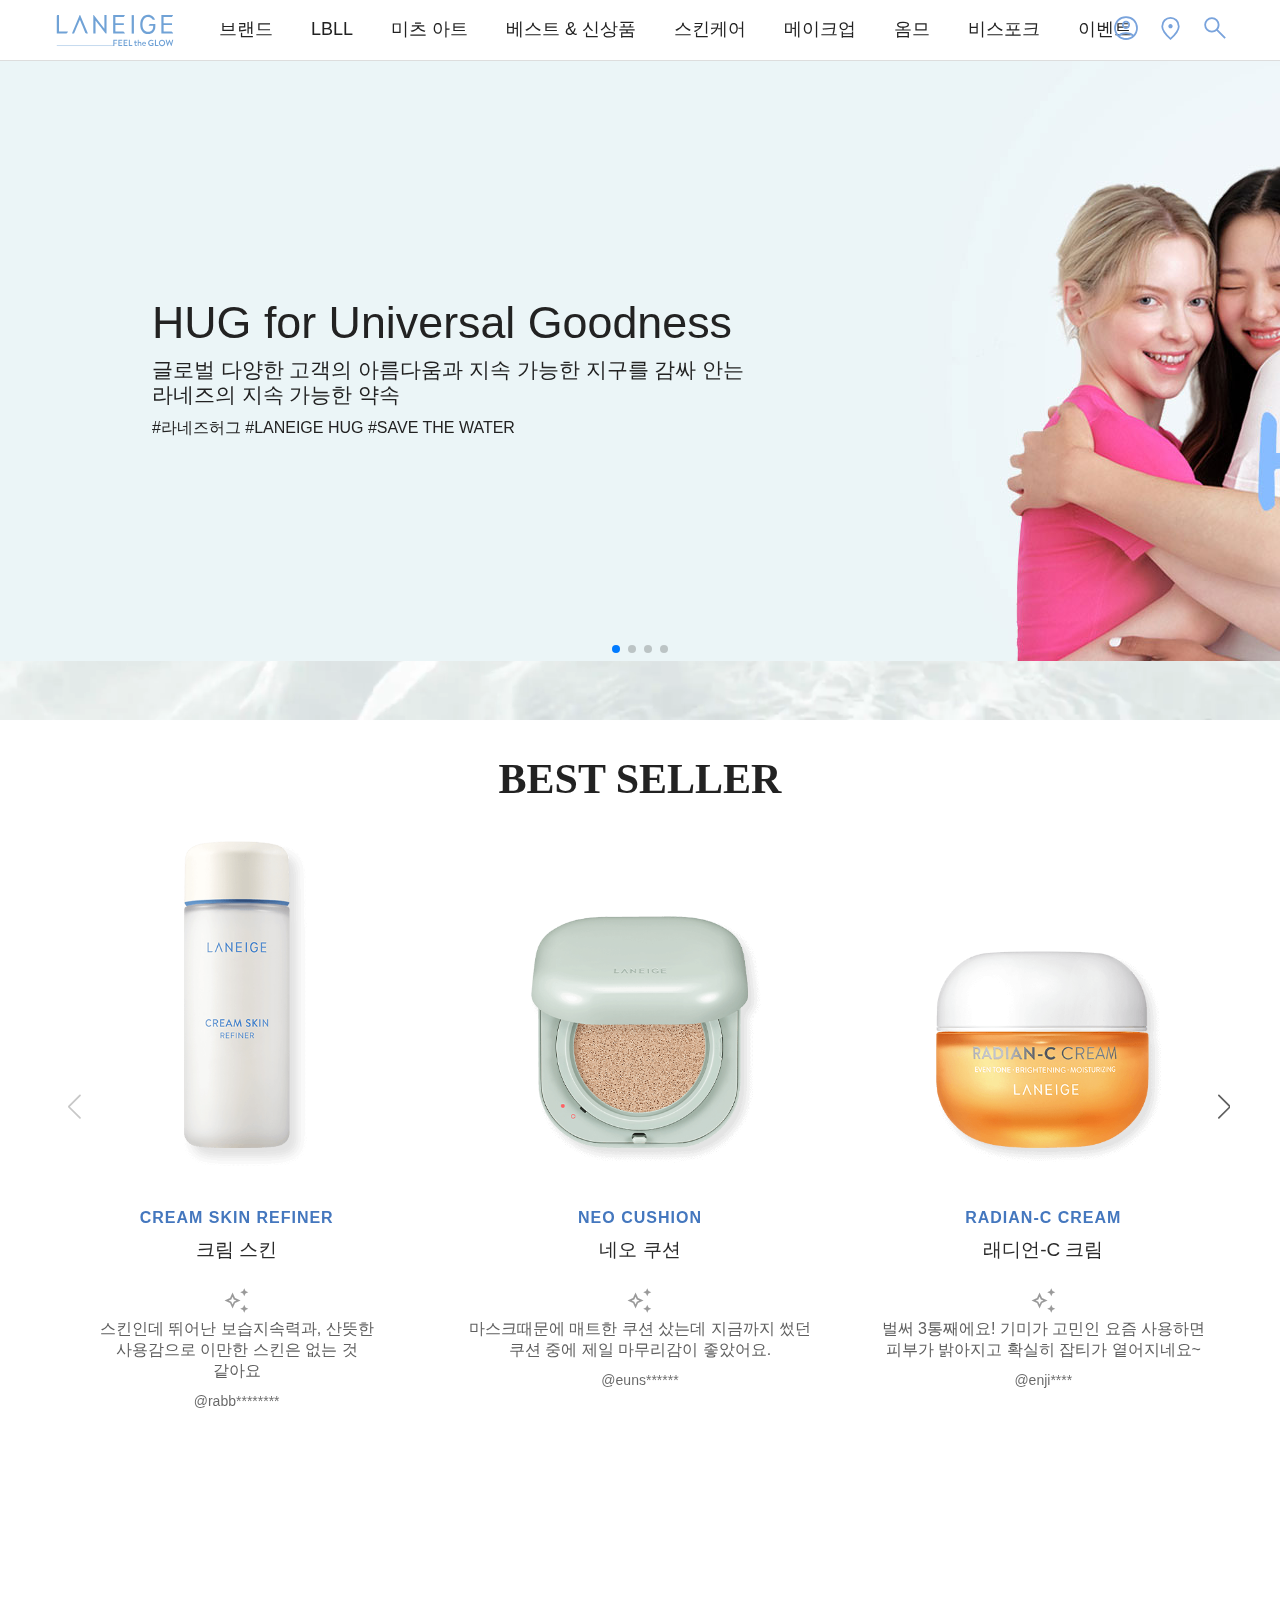
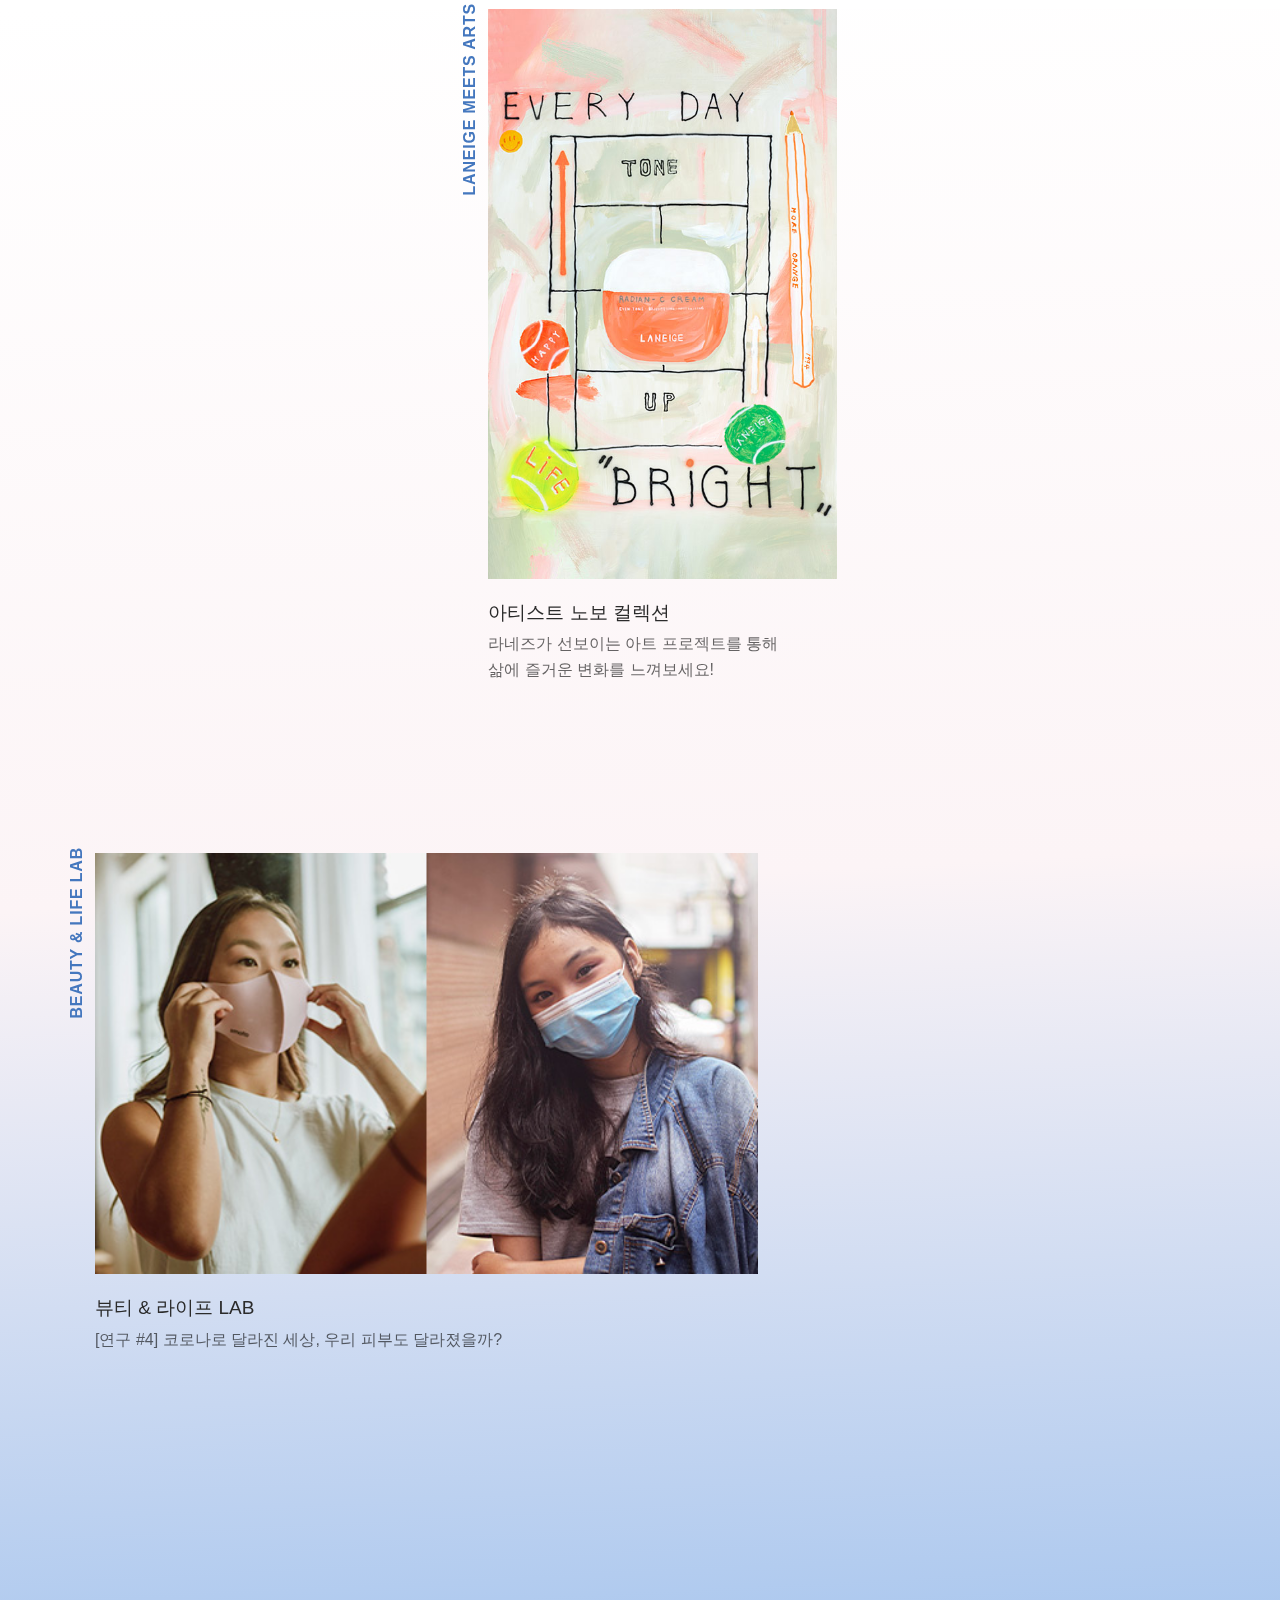
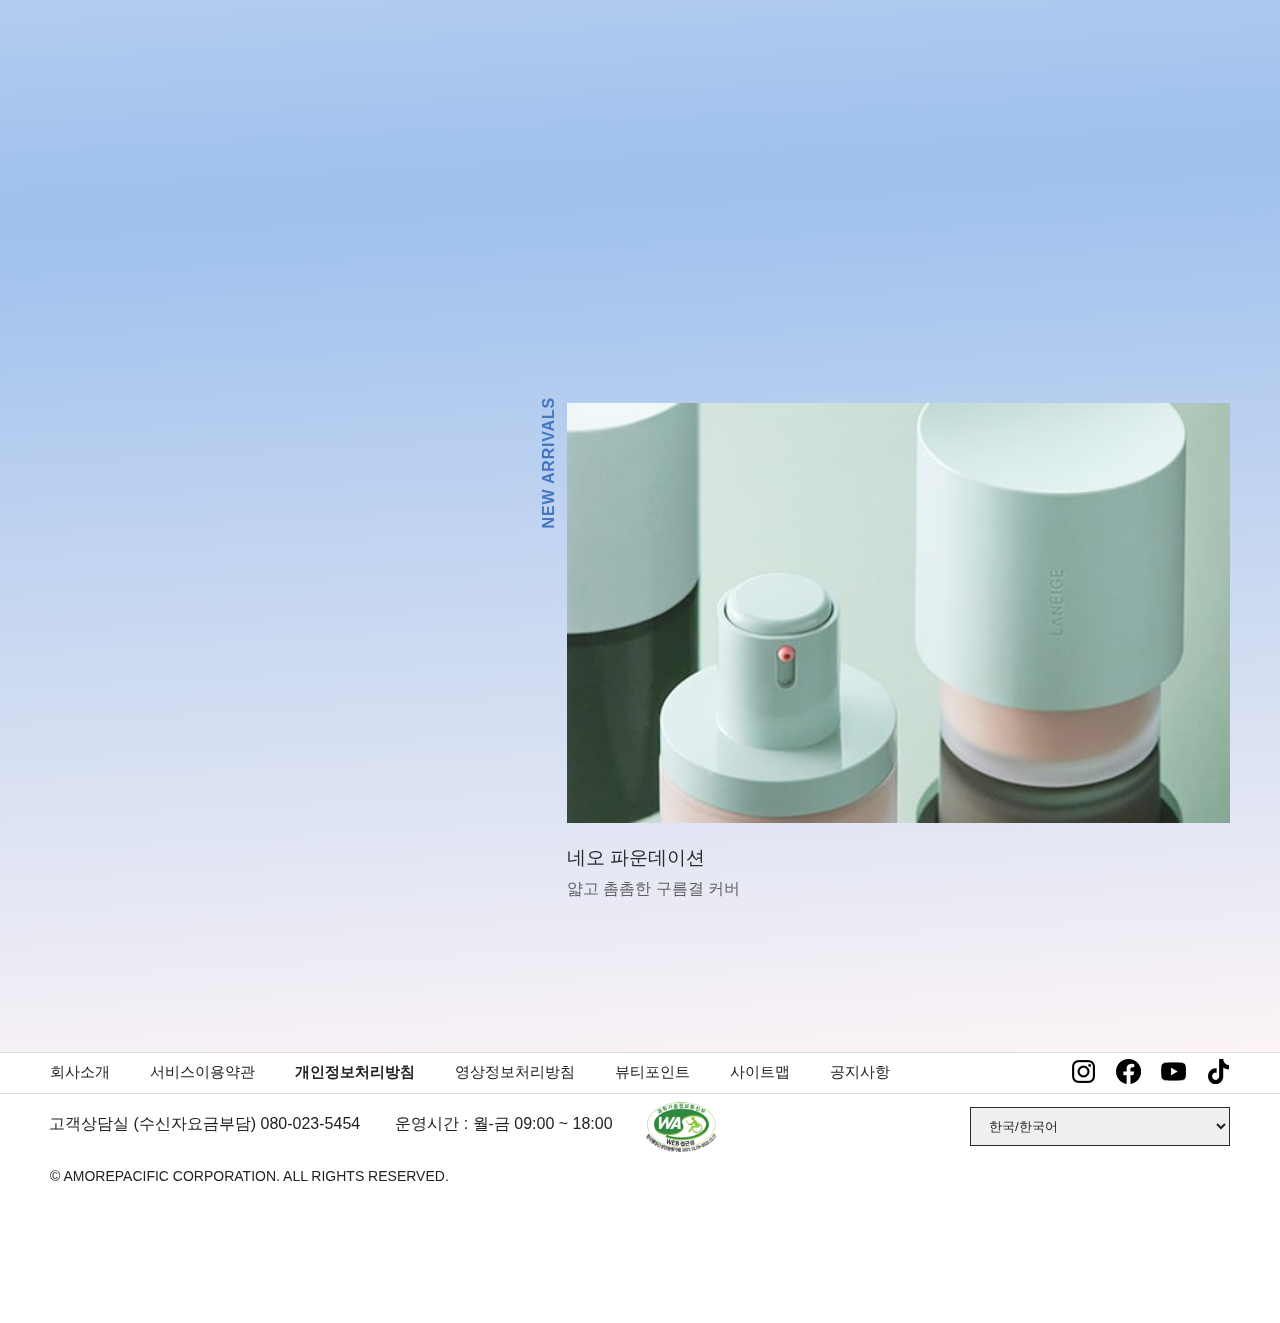
==== commit b3181647: "서브페이지 수정" ====
--- a/index.html
+++ b/index.html
@@ -4,6 +4,11 @@
     <meta charset="UTF-8" />
     <meta http-equiv="X-UA-Compatible" content="IE=edge" />
     <meta name="viewport" content="width=device-width, initial-scale=1.0" />
+    <meta name="msapplication-TileColor" content="#ffffff" />
+    <meta name="msapplication-TileImage" content="/ms-icon-144x144.png" />
+    <meta name="theme-color" content="#ffffff" />
+    <title>laneige</title>
+
     <link
       rel="apple-touch-icon"
       sizes="57x57"
@@ -74,17 +79,13 @@
       href="favicon/favicon-16x16.png"
     />
     <link rel="manifest" href="favicon/manifest.json" />
-    <meta name="msapplication-TileColor" content="#ffffff" />
-    <meta name="msapplication-TileImage" content="/ms-icon-144x144.png" />
-    <meta name="theme-color" content="#ffffff" />
-    <title>laneige</title>
+    <link
+      rel="stylesheet"
+      href="https://fonts.googleapis.com/css2?family=Material+Symbols+Outlined:opsz,wght,FILL,GRAD@20..48,100..700,0..1,-50..200"
+    />
     <link rel="stylesheet" href="css/reset.css" />
     <link rel="stylesheet" href="css/common.css" />
     <link rel="stylesheet" href="css/style.css" />
-    <link
-      rel="stylesheet"
-      href="https://fonts.googleapis.com/css2?family=Material+Symbols+Outlined:opsz,wght,FILL,GRAD@20..48,100..700,0..1,-50..200"
-    />
     <script src="https://code.jquery.com/jquery-3.6.0.min.js"></script>
     <link
       rel="stylesheet"
@@ -93,7 +94,7 @@
   </head>
   <body>
     <div id="warp">
-      <header>
+      <header id="top">
         <div class="header_area cf">
           <h1 class="fl"><a href="index.html">라네즈 메인페이지</a></h1>
           <p class="openMOgnb">
@@ -764,7 +765,7 @@
       </footer>
     </div>
     <p class="to_top">
-      <a href="#" class="s_point"
+      <a href="#top" id="to_top" class="s_point"
         ><span class="material-symbols-outlined">
           keyboard_control_key
         </span></a
@@ -773,105 +774,8 @@
 
     <script src="https://cdn.jsdelivr.net/npm/swiper/swiper-bundle.min.js"></script>
     <script src="https://code.jquery.com/jquery-3.6.0.min.js"></script>
-    <!-- <script src="js/custom_jq.js"></script>
-    <script src="js/custom_js.js"></script> -->
-    <script>
-      var swiper1 = new Swiper(".BannerSwiper", {
-        loop: true,
-        pagination: {
-          el: ".swiper-pagination",
-          clickable: true,
-        },
-        autoplay: {
-          delay: 6000,
-          disableOnInteraction: false,
-        },
-      });
-    </script>
-    <script>
-      var swiper2 = new Swiper(".ContentSwiper", {
-        navigation: {
-          nextEl: ".swiper-button-next",
-          prevEl: ".swiper-button-prev",
-        },
-        slidesPerView: 3,
-        slidesPerColumn: 2,
-        spaceBetween: 30,
-        pagination: {
-          el: ".swiper-pagination",
-        },
-      });
-    </script>
+    <script src="js/custom_jq.js"></script>
+    <script src="js/custom_js.js"></script>
 
-    <script>
-      $(function () {
-        //변수
-        var firstmenu = $(".gnb_tit"),
-          header = $("header"),
-          headerHeight = header.height();
-
-        firstmenu.mouseenter(function () {
-          firstmenu.find(".gnb_depth").hide();
-          $(this).find(".gnb_depth").show();
-          $(".overlay").addClass("show");
-        });
-        firstmenu.mouseleave(function () {
-          header.stop().animate(
-            {
-              height: headerHeight,
-            },
-            1000
-          );
-          $(this).find(".gnb_depth").hide();
-          $(".overlay").removeClass("show");
-        });
-      });
-    </script>
-    <script>
-      $(document).ready(function () {
-        $(window).scroll(function () {
-          $(".c2_left").each(function (i) {
-            var bottom_of_object = $(this).offset().top + $(this).outerHeight();
-            var bottom_of_window = $(window).scrollTop() + $(window).height();
-            if (bottom_of_window > bottom_of_object / 2) {
-              $(this).animate({ opacity: "1", top: "0px" }, 3000);
-            }
-          });
-          $(".c2_right").each(function (i) {
-            var bottom_of_object = $(this).offset().top + $(this).outerHeight();
-            var bottom_of_window = $(window).scrollTop() + $(window).height();
-            if (bottom_of_window > bottom_of_object / 2) {
-              $(this).animate({ opacity: "1", top: "0px" }, 3000);
-            }
-          });
-          $(".c3_right_top").each(function (i) {
-            var bottom_of_object = $(this).offset().top + $(this).outerHeight();
-            var bottom_of_window = $(window).scrollTop() + $(window).height();
-            if (bottom_of_window > bottom_of_object / 2) {
-              $(this).animate({ opacity: "1", top: "0px" }, 4000);
-            }
-          });
-          $(".c3_left_bottom").each(function (i) {
-            var bottom_of_object = $(this).offset().top + $(this).outerHeight();
-            var bottom_of_window = $(window).scrollTop() + $(window).height();
-            if (bottom_of_window > bottom_of_object / 2) {
-              $(this).animate({ opacity: "1", top: "0px" }, 4500);
-            }
-          });
-        });
-      });
-    </script>
-    <script>
-      $(".openMOgnb .ir_so").click(function (e) {
-        e.preventDefault();
-        $("header").addClass("on");
-        $("header .mobile_gnb").slideDown("fast");
-      });
-      $(".closePop").click(function (e) {
-        e.preventDefault();
-        $("header .mobile_gnb").slideUp("fast");
-        $("header").removeClass("on");
-      });
-    </script>
   </body>
 </html>
--- a/css/style.css
+++ b/css/style.css
@@ -64,6 +64,7 @@
   line-height: 1;
   padding: 20px 19px 0;
   font-weight: 300;
+  box-sizing: border-box;
 }
 .gnb_tit a {
   padding-bottom: 30px;
@@ -387,7 +388,7 @@
   font-weight: 500;
 }
 .content3_area p {
-  font-size: 16pxs;
+  font-size: 16px;
   color: rgba(0, 0, 0, 0.6);
   line-height: 26px;
 }
@@ -462,6 +463,7 @@
   position: relative;
   left: 920px;
   top: -77px;
+  width: 200px;
 }
 .lang_select {
   display: inline-block;
@@ -482,6 +484,7 @@
   z-index: 100;
 }
 .to_top a {
+  opacity: 0;
   display: block;
   width: 45px;
   height: 45px;
@@ -494,6 +497,9 @@
 }
 .to_top span:hover {
   color: #4477be;
+}
+#to_top.visible{
+  opacity: 1;
 }
 
 /* ===========
@@ -575,6 +581,9 @@
   .btn li:nth-child(3) {
     margin-right: 40%;
   }
+  .fb_right, .ft_right {
+    display: none;
+  }
 }
 @media screen and (max-width: 900px) {
   header h1 {
@@ -607,17 +616,13 @@
   .content3_area .c3_right_bottom {
     margin: 0px 0 50px;
   }
-  .to_top {
+  .to_top a {
     position: fixed;
-    right: 10px;
+    right: 12px;
     bottom: 112px;
-    width: 50px;
-    height: 50px;
+    z-index: 100;
     border-radius: 50px;
     background: #79a3dc;
-    z-index: 100;
-  }
-  .to_top a {
     display: block;
     width: 45px;
     height: 45px;
@@ -627,8 +632,7 @@
   .to_top a span {
     color: #fff;
     font-weight: 300;
-    line-height: 55px;
-    letter-spacing: -5px;
+    line-height: 52px;
   }
   .banner_content .banner_tit {
     font-size: 1.8rem;
@@ -666,38 +670,41 @@
     position: relative;
     top: -105px;
     left: 5%;
-  }
-  .ft_left li {
+    width: 500px;
+  }
+
+  .ft_left li{
     position: relative;
     left: 5%;
     top: 53px;
     padding: 7px;
     margin-left: 7px;
-    font-size: 13px;
-  }
+    font-size: 13px;}
+
   .fb_left p:first-child {
     position: relative;
-    left: -144px;
+    left: 37px;
     top: 40px;
     font-size: 14px;
   }
   .fb_left p:nth-child(2) {
     position: relative;
-    left: -390px;
+    left: -219px;
     top: 67px;
     font-size: 14px;
   }
   .fb_left img {
     width: 72px;
     position: relative;
-    left: -281px;
+    left: -108px;
     top: 45px;
   }
   .fb_right {
     display: none;
   }
 }
-@media screen and (max-width: 687px) {
+
+@media screen and (max-width: 706px) {
   .footer_top,
   .fb_left p:first-child {
     display: none;
@@ -707,6 +714,7 @@
     position: relative;
     top: -43px;
     left: 18%;
+    width: 346px;
   }
   .fb_left img {
     width: 65px;
@@ -734,3 +742,27 @@
     font-size: 0.8rem;
   }
 }
+
+@media screen and (max-width: 420px){
+  .fb_left p:last-child{
+    font-size: 11px;
+    width: 310px;
+    left: 10%;
+  }
+  .fb_left img {
+    width: 60px;
+    position: relative;
+    left: 0;
+    top: 39px;
+  }
+  .content1 h2 {
+    font-size: 24px;
+  }
+  .c1_bestseller-list_en,
+  .c1_bestseller-list_kr{
+    font-size: 13px;
+  }
+ .content2_area p, .content3_area li{
+    font-size: smaller;
+  }
+}
